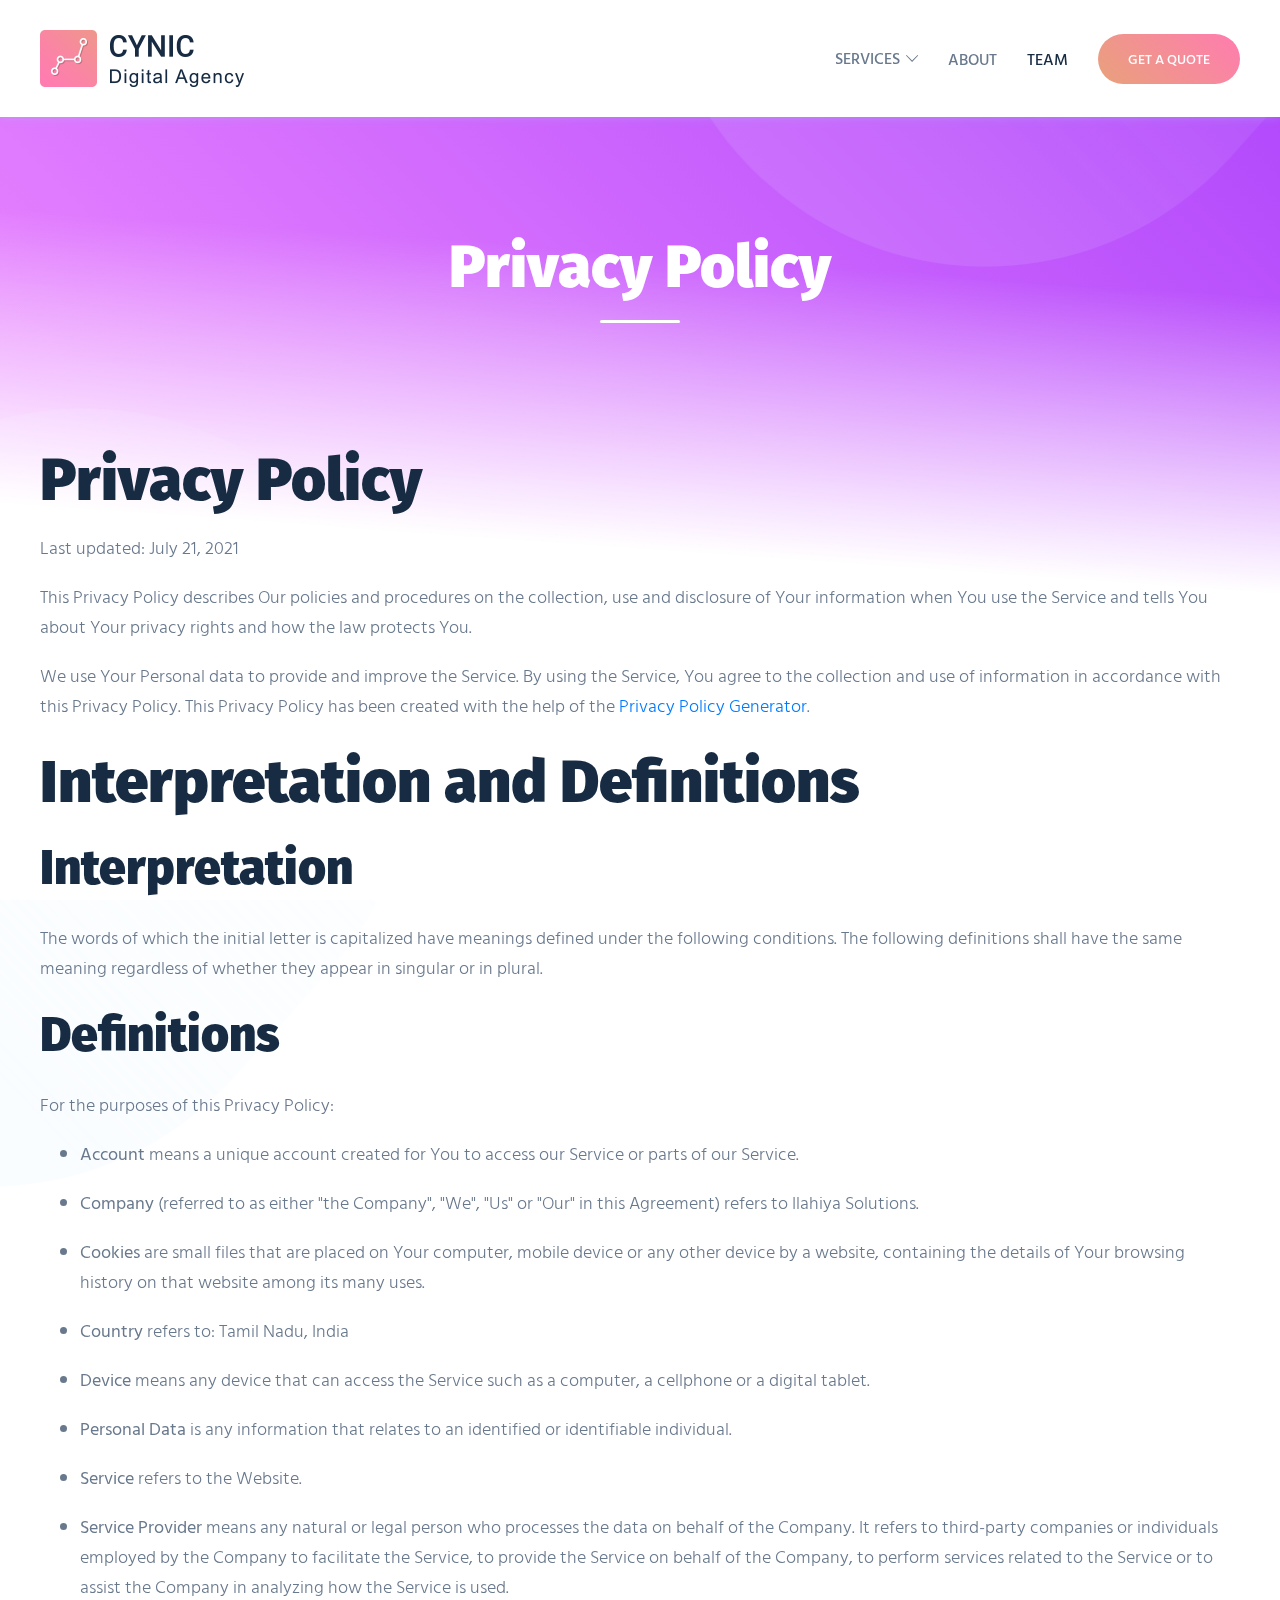
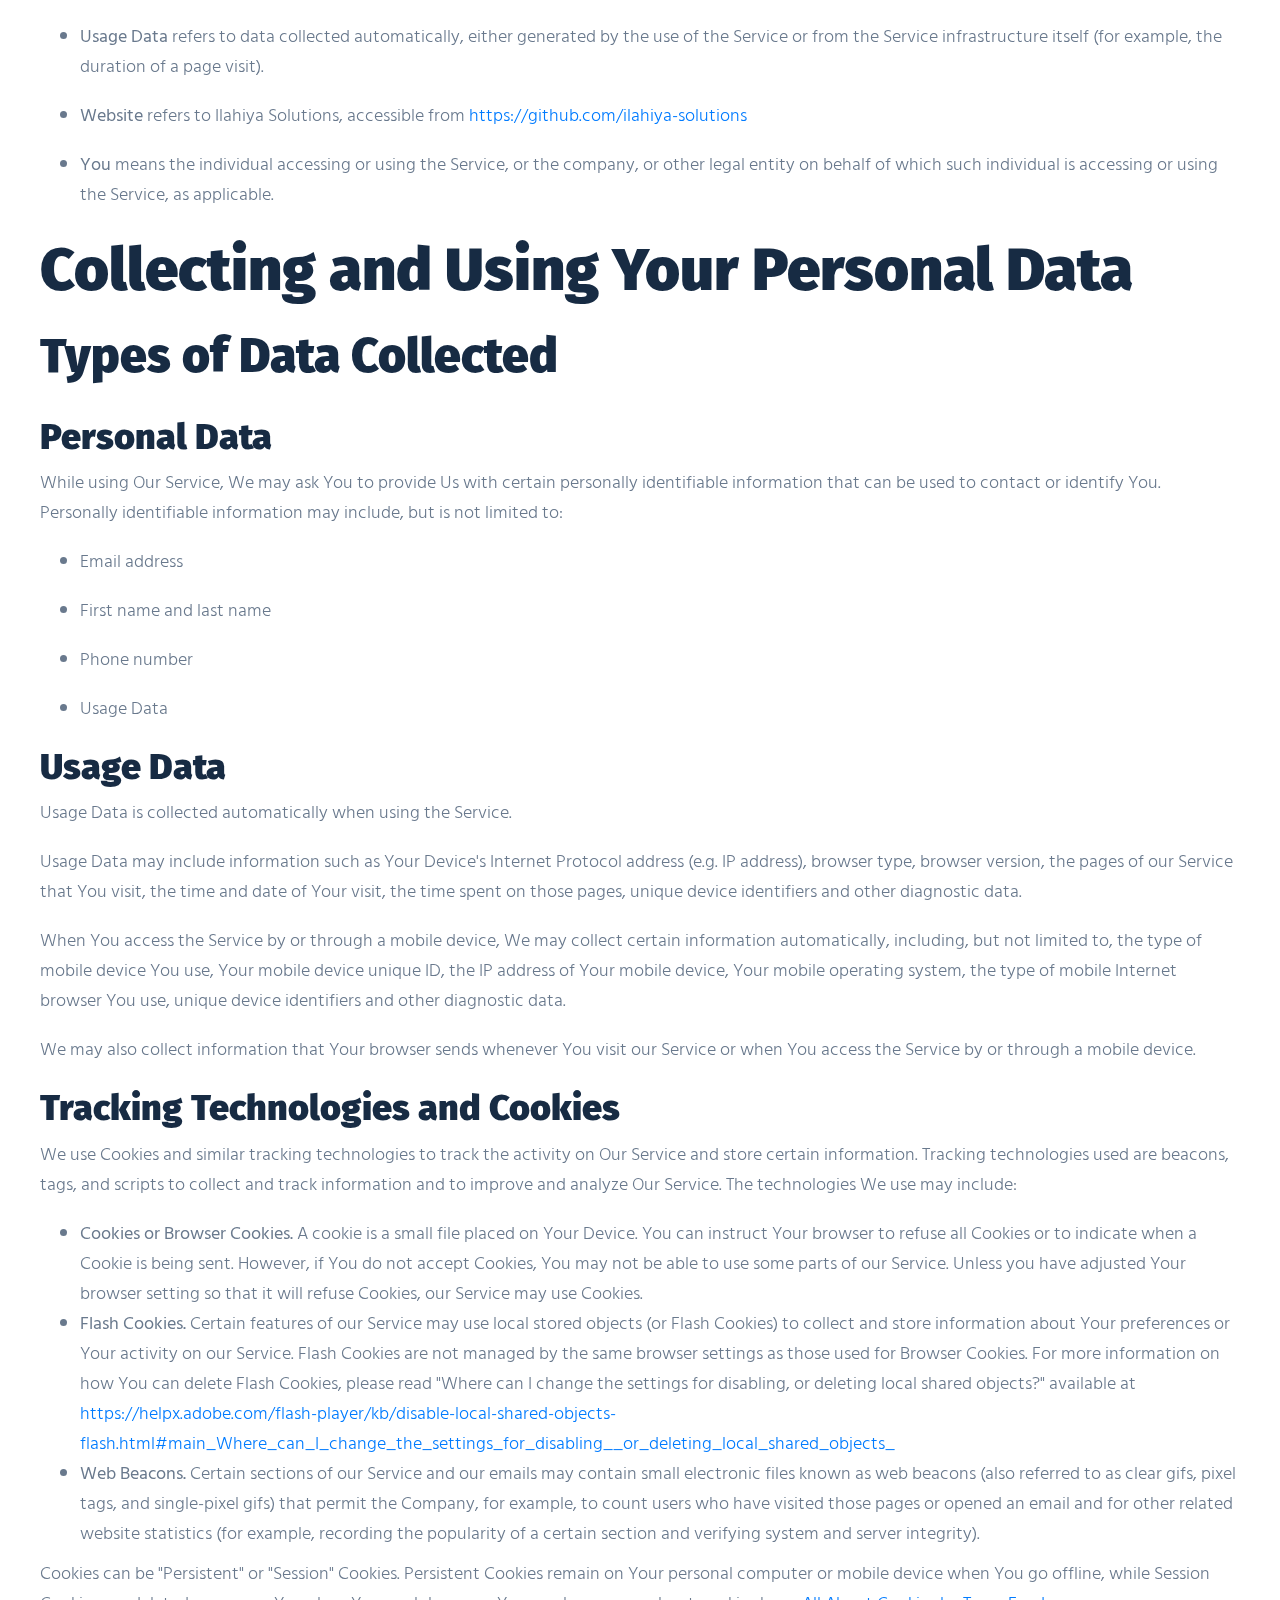
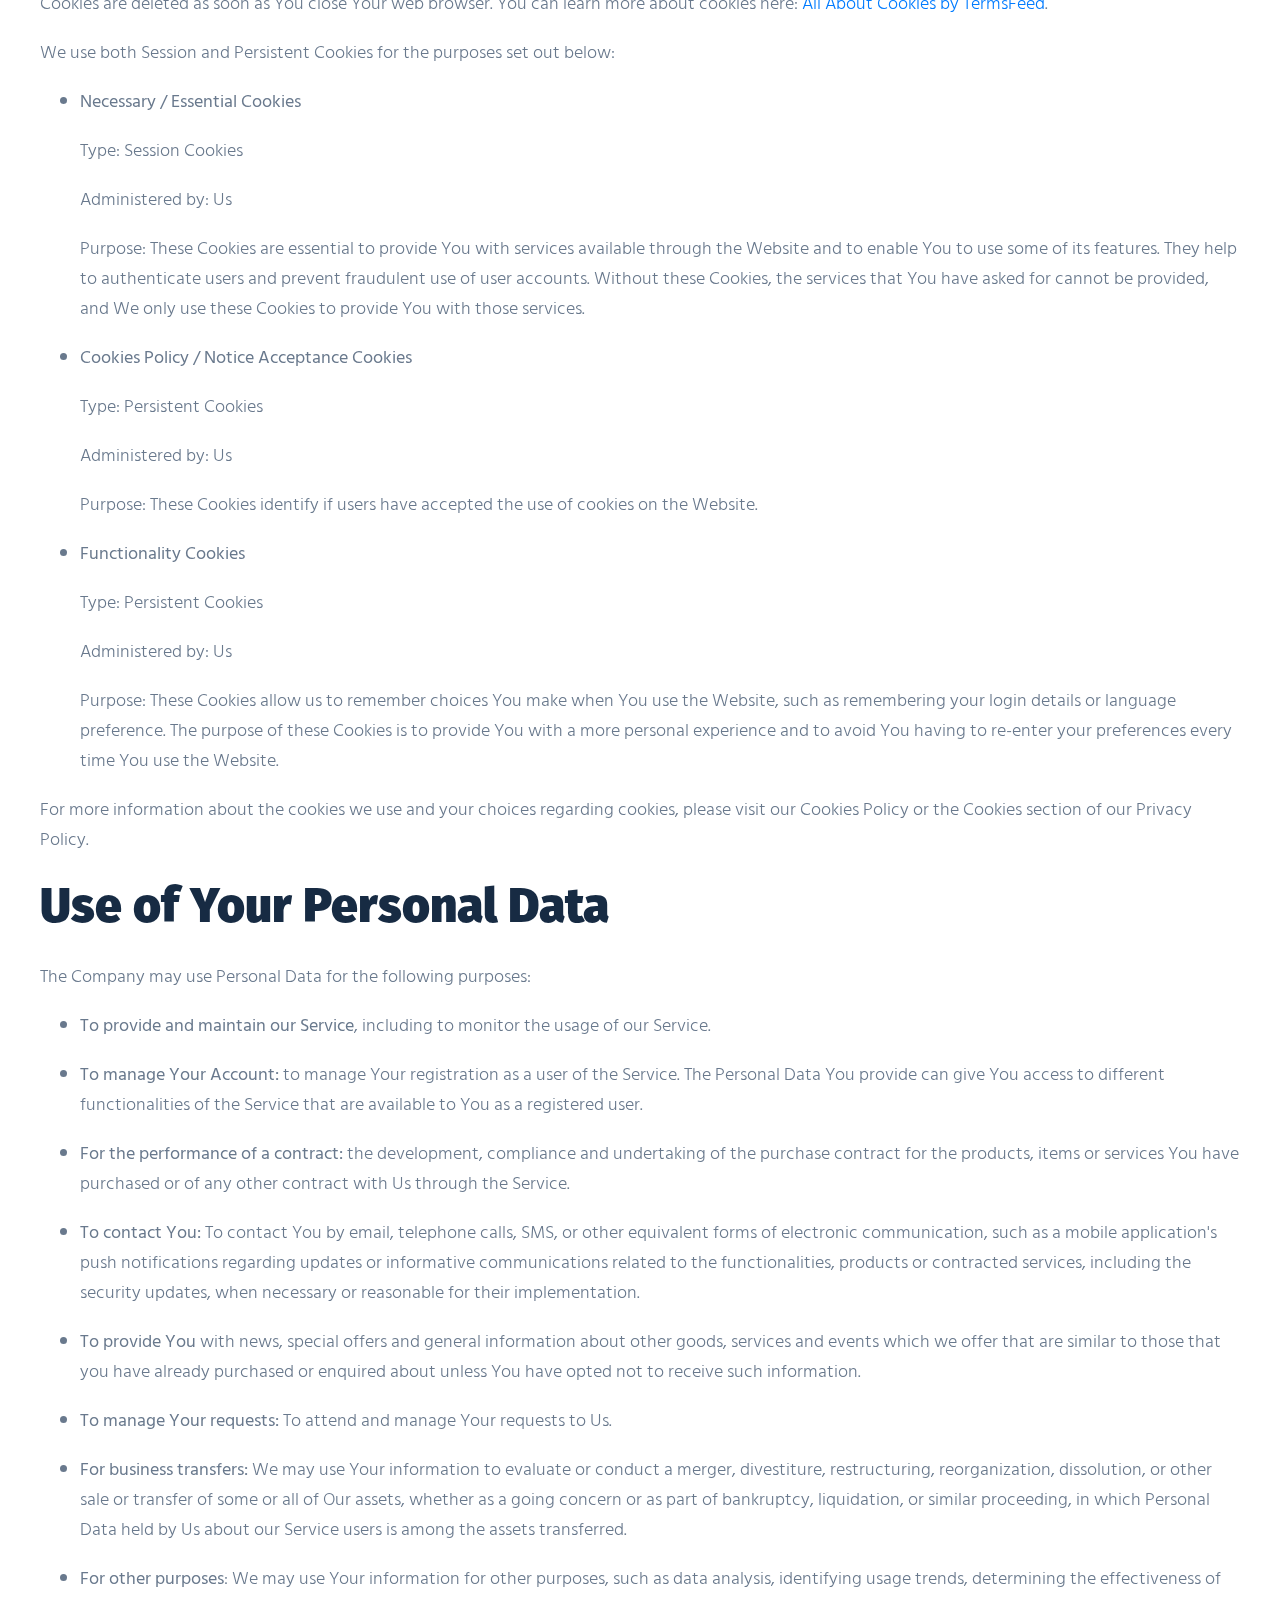
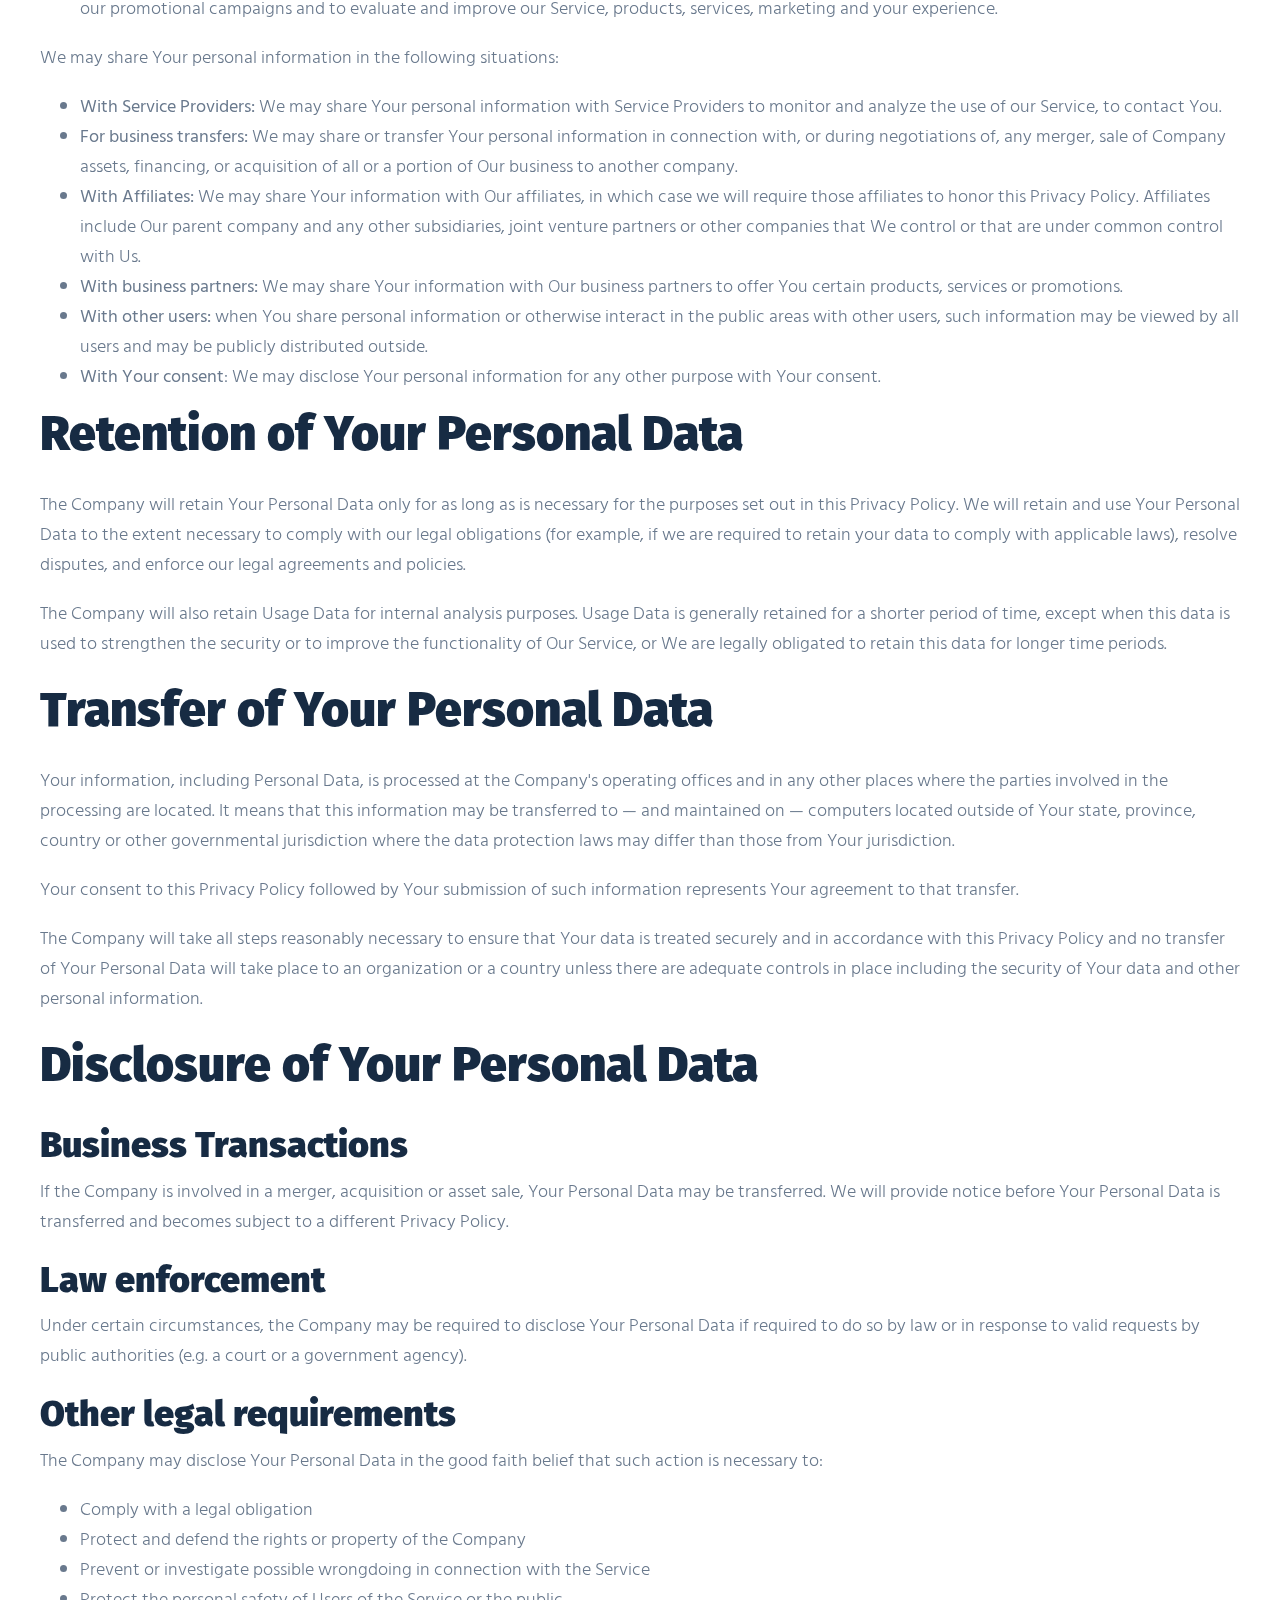
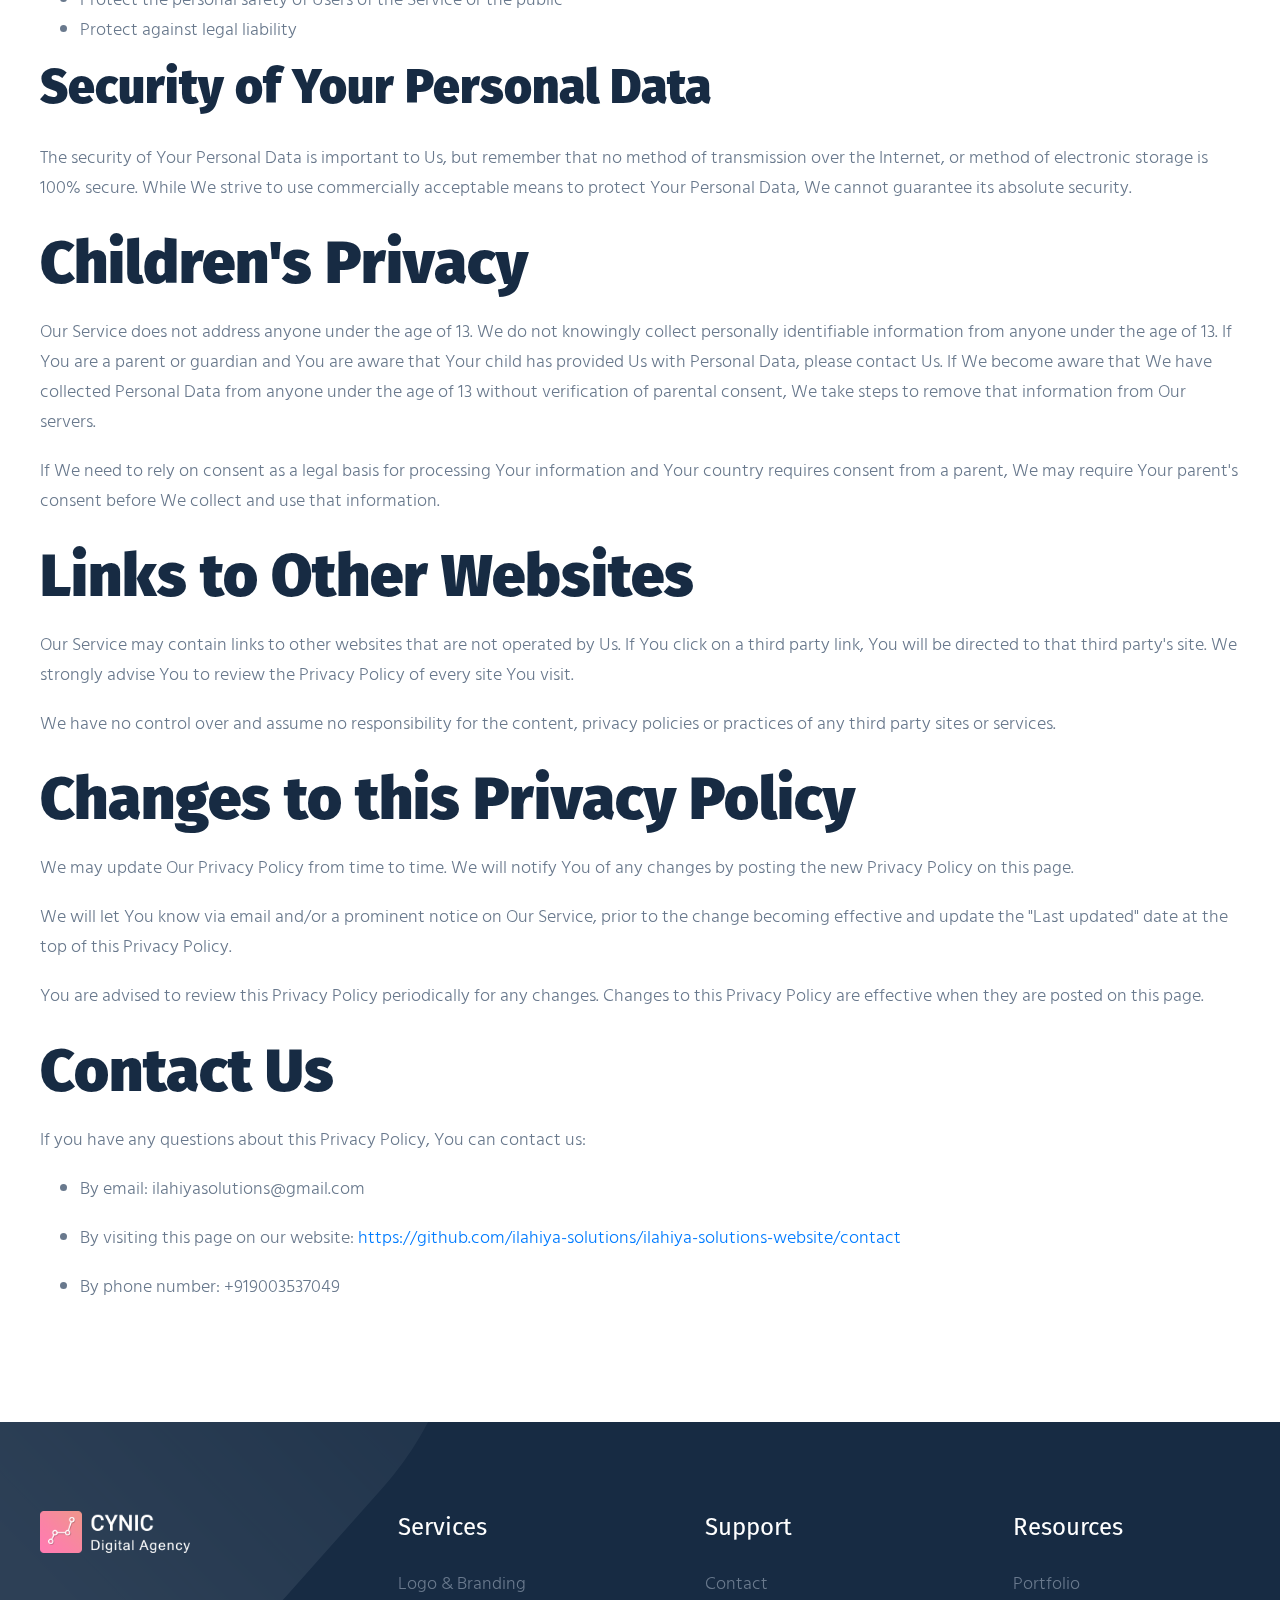
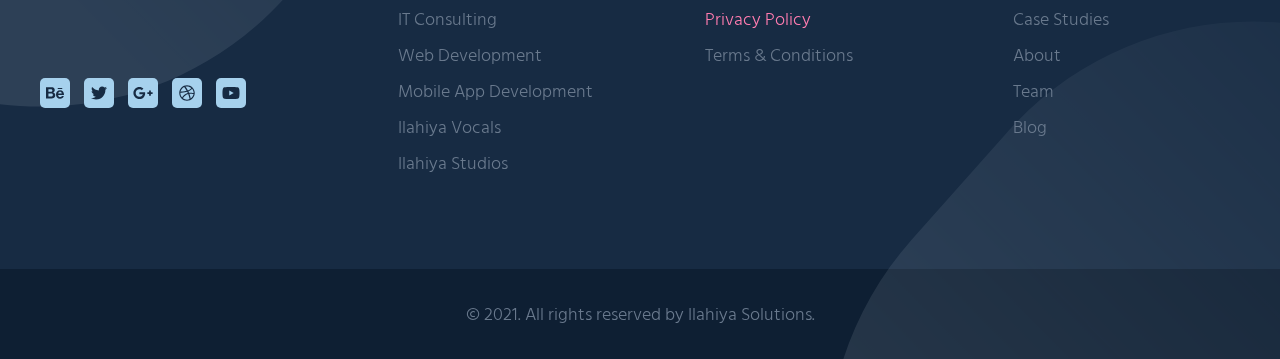
==== privacy-policy.html @ da6479d1 "Deploy v1.0" ====
<!DOCTYPE html>
<!--[if lt IE 7]>      <html class="no-js lt-ie9 lt-ie8 lt-ie7"> <![endif]-->
<!--[if IE 7]>         <html class="no-js lt-ie9 lt-ie8"> <![endif]-->
<!--[if IE 8]>         <html class="no-js lt-ie9"> <![endif]-->
<!--[if gt IE 8]><!-->
<html class="no-js" lang="zxx">
  <!--<![endif]-->

  <head>
    <!-- Basic metas
    ======================================== -->
    <meta charset="utf-8" />
    <meta name="author" content="Axilweb" />
    <meta name="description" content="" />
    <meta name="keywords" content="" />

    <!-- Mobile specific metas
    ======================================== -->
    <meta http-equiv="X-UA-Compatible" content="IE=edge" />
    <meta
      name="viewport"
      content="width=device-width, initial-scale=1, shrink-to-fit=no"
    />

    <!-- Page Title
    ======================================== -->
    <title>Cynic || Trendy HTML Template for Digital Agencies</title>

    <!-- links for favicon
    ======================================== -->
    <link
      rel="apple-touch-icon"
      sizes="57x57"
      href="favicon/apple-icon-57x57.png"
    />
    <link
      rel="apple-touch-icon"
      sizes="60x60"
      href="favicon/apple-icon-60x60.png"
    />
    <link
      rel="apple-touch-icon"
      sizes="72x72"
      href="favicon/apple-icon-72x72.png"
    />
    <link
      rel="apple-touch-icon"
      sizes="76x76"
      href="favicon/apple-icon-76x76.png"
    />
    <link
      rel="apple-touch-icon"
      sizes="114x114"
      href="favicon/apple-icon-114x114.png"
    />
    <link
      rel="apple-touch-icon"
      sizes="120x120"
      href="favicon/apple-icon-120x120.png"
    />
    <link
      rel="apple-touch-icon"
      sizes="144x144"
      href="favicon/apple-icon-144x144.png"
    />
    <link
      rel="apple-touch-icon"
      sizes="152x152"
      href="favicon/apple-icon-152x152.png"
    />
    <link
      rel="apple-touch-icon"
      sizes="180x180"
      href="favicon/apple-icon-180x180.png"
    />
    <link
      rel="icon"
      type="image/png"
      sizes="192x192"
      href="favicon/android-icon-192x192.png"
    />
    <link
      rel="icon"
      type="image/png"
      sizes="32x32"
      href="favicon/favicon-32x32.png"
    />
    <link
      rel="icon"
      type="image/png"
      sizes="96x96"
      href="favicon/favicon-96x96.png"
    />
    <link
      rel="icon"
      type="image/png"
      sizes="16x16"
      href="favicon/favicon-16x16.png"
    />
    <link rel="manifest" href="favicon/manifest.json" />
    <meta name="msapplication-TileColor" content="#ffffff" />
    <meta
      name="msapplication-TileImage"
      content="favicon/ms-icon-144x144.png"
    />
    <meta name="theme-color" content="#ffffff" />

    <!-- Icon fonts
    ======================================== -->
    <link rel="stylesheet" type="text/css" href="css/miniline.css" />

    <!-- css links
    ======================================== -->
    <!-- Bootstrap link -->
    <link
      rel="stylesheet"
      type="text/css"
      href="css/vendor/bootstrap.min.css"
    />

    <!-- Slick slider -->
    <link rel="stylesheet" type="text/css" href="css/vendor/slick.css" />
    <link rel="stylesheet" type="text/css" href="css/vendor/slick-theme.css" />

    <!-- Magnific popup -->
    <link
      rel="stylesheet"
      type="text/css"
      href="css/vendor/magnific-popup.css"
    />

    <!-- Custom styles -->
    <link rel="stylesheet" type="text/css" href="css/main.css" />

    <!-- Responsive styling -->
    <link rel="stylesheet" type="text/css" href="css/responsive.css" />
  </head>

  <body class="inner-page">
    <div class="page-wrapper">
      <svg
        class="bg-shape inner-page-shape-banner-right reveal-from-right"
        xmlns="http://www.w3.org/2000/svg"
        xmlns:xlink="http://www.w3.org/1999/xlink"
        width="779px"
        height="759px"
      >
        <defs>
          <linearGradient
            id="PSgrad_01"
            x1="70.711%"
            x2="0%"
            y1="70.711%"
            y2="0%"
          >
            <stop offset="0%" stop-color="rgb(237,247,255)" stop-opacity="1" />
            <stop
              offset="100%"
              stop-color="rgb(237,247,255)"
              stop-opacity="0"
            />
          </linearGradient>
        </defs>
        <path
          fill-rule="evenodd"
          fill="url(#PSgrad_01)"
          d="M111.652,578.171 L218.141,672.919 C355.910,795.500 568.207,784.561 692.320,648.484 C816.434,512.409 805.362,302.726 667.592,180.144 L561.104,85.396 C423.334,-37.184 211.037,-26.245 86.924,109.832 C-37.189,245.908 -26.118,455.590 111.652,578.171 Z"
        />
      </svg>

      <svg
        class="bg-shape inner-page-shape-banner-left reveal-from-left"
        xmlns="http://www.w3.org/2000/svg"
        xmlns:xlink="http://www.w3.org/1999/xlink"
        width="779px"
        height="759px"
      >
        <defs>
          <linearGradient
            id="PSgrad_02"
            x1="70.711%"
            x2="0%"
            y1="70.711%"
            y2="0%"
          >
            <stop offset="0%" stop-color="rgb(237,247,255)" stop-opacity="1" />
            <stop
              offset="100%"
              stop-color="rgb(237,247,255)"
              stop-opacity="0"
            />
          </linearGradient>
        </defs>
        <path
          fill-rule="evenodd"
          fill="url(#PSgrad_02)"
          d="M111.652,578.171 L218.141,672.919 C355.910,795.500 568.207,784.561 692.320,648.484 C816.434,512.409 805.362,302.726 667.592,180.144 L561.104,85.396 C423.334,-37.184 211.037,-26.245 86.924,109.832 C-37.189,245.908 -26.118,455.590 111.652,578.171 Z"
        />
      </svg>

      <!-- navbar starts
    ======================================= -->
      <nav class="navbar navbar-expand-lg solid-bg">
        <div class="container">
          <a class="navbar-brand" href="index.html">
            <img
              src="images/brand-logo.png"
              alt="Brand Logo"
              class="img-fluid"
            />
          </a>
          <button
            class="navbar-toggler"
            type="button"
            data-toggle="collapse"
            data-target="#navbarNav"
            aria-controls="navbarNav"
            aria-expanded="false"
            aria-label="Toggle navigation"
          >
            <span class="navbar-toggler-icon"></span>
            <span class="custom-toggler-icon bar1"></span>
            <span class="custom-toggler-icon bar2"></span>
            <span class="custom-toggler-icon bar3"></span>
          </button>
          <!-- End of .navbar-toggler -->

          <div class="collapse navbar-collapse" id="navbarNav">
            <ul class="navbar-nav ml-md-auto typo-color-c align-items-center">
              <li class="nav-item dropdown">
                <a class="nav-link dropdown-opener" href="#"> Services </a>
                <div class="custom-dropdown-menu">
                  <a class="dropdown-item" href="website-design.html"
                    >Web Development</a
                  >
                  <a class="dropdown-item" href="logo-and-branding.html"
                    >Logo &amp; Branding</a
                  >
                  <a class="dropdown-item" href="mobile-app-development.html"
                    >Mobile App Development</a
                  >
                  <a class="dropdown-item" href="index.html">Ilahiya Studios</a>
                  <a
                    class="dropdown-item"
                    href="https://www.youtube.com/channel/UCPit_yTd30CGXqqZLwQk2Ug"
                    >Ilahiya Vocals</a
                  >
                </div>
              </li>

              <li class="nav-item">
                <a class="nav-link" href="about-us.html">About</a>
              </li>
              <li class="nav-item">
                <a class="nav-link active" href="team.html">Team</a>
              </li>

              <li class="nav-item">
                <a
                  class="nav-link custom-btn btn-mid grad-style-cd"
                  href="contact.html"
                  data-toggle="modal"
                  data-target="#get-a-quote-modal"
                  >GET A QUOTE</a
                >
              </li>
            </ul>
            <!-- End of .navbar-nav -->
          </div>
          <!-- End of .navbar-collapse -->
        </div>
        <!-- End of .container -->
      </nav>
      <!-- End of .navbar -->

      <!-- Header starts
    ======================================= -->
      <div class="inner-page-banner">
        <div class="container text-center">
          <h1>Privacy Policy</h1>
        </div>
        <!-- End of .container -->
      </div>
      <!-- End of .banner -->

      <!-- Privacy starts
        ============================================ -->
      <section>
        <div class="container">
          <div class="privacy-content">
            <h1>Privacy Policy</h1>
            <p>Last updated: July 21, 2021</p>
            <p>
              This Privacy Policy describes Our policies and procedures on the
              collection, use and disclosure of Your information when You use
              the Service and tells You about Your privacy rights and how the
              law protects You.
            </p>
            <p>
              We use Your Personal data to provide and improve the Service. By
              using the Service, You agree to the collection and use of
              information in accordance with this Privacy Policy. This Privacy
              Policy has been created with the help of the
              <a
                href="https://www.termsfeed.com/privacy-policy-generator/"
                target="_blank"
                >Privacy Policy Generator</a
              >.
            </p>
            <h1>Interpretation and Definitions</h1>
            <h2>Interpretation</h2>
            <p>
              The words of which the initial letter is capitalized have meanings
              defined under the following conditions. The following definitions
              shall have the same meaning regardless of whether they appear in
              singular or in plural.
            </p>
            <h2>Definitions</h2>
            <p>For the purposes of this Privacy Policy:</p>
            <ul>
              <li>
                <p>
                  <strong>Account</strong> means a unique account created for
                  You to access our Service or parts of our Service.
                </p>
              </li>
              <li>
                <p>
                  <strong>Company</strong> (referred to as either &quot;the
                  Company&quot;, &quot;We&quot;, &quot;Us&quot; or
                  &quot;Our&quot; in this Agreement) refers to Ilahiya
                  Solutions.
                </p>
              </li>
              <li>
                <p>
                  <strong>Cookies</strong> are small files that are placed on
                  Your computer, mobile device or any other device by a website,
                  containing the details of Your browsing history on that
                  website among its many uses.
                </p>
              </li>
              <li>
                <p><strong>Country</strong> refers to: Tamil Nadu, India</p>
              </li>
              <li>
                <p>
                  <strong>Device</strong> means any device that can access the
                  Service such as a computer, a cellphone or a digital tablet.
                </p>
              </li>
              <li>
                <p>
                  <strong>Personal Data</strong> is any information that relates
                  to an identified or identifiable individual.
                </p>
              </li>
              <li>
                <p><strong>Service</strong> refers to the Website.</p>
              </li>
              <li>
                <p>
                  <strong>Service Provider</strong> means any natural or legal
                  person who processes the data on behalf of the Company. It
                  refers to third-party companies or individuals employed by the
                  Company to facilitate the Service, to provide the Service on
                  behalf of the Company, to perform services related to the
                  Service or to assist the Company in analyzing how the Service
                  is used.
                </p>
              </li>
              <li>
                <p>
                  <strong>Usage Data</strong> refers to data collected
                  automatically, either generated by the use of the Service or
                  from the Service infrastructure itself (for example, the
                  duration of a page visit).
                </p>
              </li>
              <li>
                <p>
                  <strong>Website</strong> refers to Ilahiya Solutions,
                  accessible from
                  <a
                    href="https://github.com/ilahiya-solutions"
                    rel="external nofollow noopener"
                    target="_blank"
                    >https://github.com/ilahiya-solutions</a
                  >
                </p>
              </li>
              <li>
                <p>
                  <strong>You</strong> means the individual accessing or using
                  the Service, or the company, or other legal entity on behalf
                  of which such individual is accessing or using the Service, as
                  applicable.
                </p>
              </li>
            </ul>
            <h1>Collecting and Using Your Personal Data</h1>
            <h2>Types of Data Collected</h2>
            <h3>Personal Data</h3>
            <p>
              While using Our Service, We may ask You to provide Us with certain
              personally identifiable information that can be used to contact or
              identify You. Personally identifiable information may include, but
              is not limited to:
            </p>
            <ul>
              <li>
                <p>Email address</p>
              </li>
              <li>
                <p>First name and last name</p>
              </li>
              <li>
                <p>Phone number</p>
              </li>
              <li>
                <p>Usage Data</p>
              </li>
            </ul>
            <h3>Usage Data</h3>
            <p>Usage Data is collected automatically when using the Service.</p>
            <p>
              Usage Data may include information such as Your Device's Internet
              Protocol address (e.g. IP address), browser type, browser version,
              the pages of our Service that You visit, the time and date of Your
              visit, the time spent on those pages, unique device identifiers
              and other diagnostic data.
            </p>
            <p>
              When You access the Service by or through a mobile device, We may
              collect certain information automatically, including, but not
              limited to, the type of mobile device You use, Your mobile device
              unique ID, the IP address of Your mobile device, Your mobile
              operating system, the type of mobile Internet browser You use,
              unique device identifiers and other diagnostic data.
            </p>
            <p>
              We may also collect information that Your browser sends whenever
              You visit our Service or when You access the Service by or through
              a mobile device.
            </p>
            <h3>Tracking Technologies and Cookies</h3>
            <p>
              We use Cookies and similar tracking technologies to track the
              activity on Our Service and store certain information. Tracking
              technologies used are beacons, tags, and scripts to collect and
              track information and to improve and analyze Our Service. The
              technologies We use may include:
            </p>
            <ul>
              <li>
                <strong>Cookies or Browser Cookies.</strong> A cookie is a small
                file placed on Your Device. You can instruct Your browser to
                refuse all Cookies or to indicate when a Cookie is being sent.
                However, if You do not accept Cookies, You may not be able to
                use some parts of our Service. Unless you have adjusted Your
                browser setting so that it will refuse Cookies, our Service may
                use Cookies.
              </li>
              <li>
                <strong>Flash Cookies.</strong> Certain features of our Service
                may use local stored objects (or Flash Cookies) to collect and
                store information about Your preferences or Your activity on our
                Service. Flash Cookies are not managed by the same browser
                settings as those used for Browser Cookies. For more information
                on how You can delete Flash Cookies, please read &quot;Where can
                I change the settings for disabling, or deleting local shared
                objects?&quot; available at
                <a
                  href="https://helpx.adobe.com/flash-player/kb/disable-local-shared-objects-flash.html#main_Where_can_I_change_the_settings_for_disabling__or_deleting_local_shared_objects_"
                  rel="external nofollow noopener"
                  target="_blank"
                  >https://helpx.adobe.com/flash-player/kb/disable-local-shared-objects-flash.html#main_Where_can_I_change_the_settings_for_disabling__or_deleting_local_shared_objects_</a
                >
              </li>
              <li>
                <strong>Web Beacons.</strong> Certain sections of our Service
                and our emails may contain small electronic files known as web
                beacons (also referred to as clear gifs, pixel tags, and
                single-pixel gifs) that permit the Company, for example, to
                count users who have visited those pages or opened an email and
                for other related website statistics (for example, recording the
                popularity of a certain section and verifying system and server
                integrity).
              </li>
            </ul>
            <p>
              Cookies can be &quot;Persistent&quot; or &quot;Session&quot;
              Cookies. Persistent Cookies remain on Your personal computer or
              mobile device when You go offline, while Session Cookies are
              deleted as soon as You close Your web browser. You can learn more
              about cookies here:
              <a href="https://www.termsfeed.com/blog/cookies/" target="_blank"
                >All About Cookies by TermsFeed</a
              >.
            </p>
            <p>
              We use both Session and Persistent Cookies for the purposes set
              out below:
            </p>
            <ul>
              <li>
                <p><strong>Necessary / Essential Cookies</strong></p>
                <p>Type: Session Cookies</p>
                <p>Administered by: Us</p>
                <p>
                  Purpose: These Cookies are essential to provide You with
                  services available through the Website and to enable You to
                  use some of its features. They help to authenticate users and
                  prevent fraudulent use of user accounts. Without these
                  Cookies, the services that You have asked for cannot be
                  provided, and We only use these Cookies to provide You with
                  those services.
                </p>
              </li>
              <li>
                <p>
                  <strong>Cookies Policy / Notice Acceptance Cookies</strong>
                </p>
                <p>Type: Persistent Cookies</p>
                <p>Administered by: Us</p>
                <p>
                  Purpose: These Cookies identify if users have accepted the use
                  of cookies on the Website.
                </p>
              </li>
              <li>
                <p><strong>Functionality Cookies</strong></p>
                <p>Type: Persistent Cookies</p>
                <p>Administered by: Us</p>
                <p>
                  Purpose: These Cookies allow us to remember choices You make
                  when You use the Website, such as remembering your login
                  details or language preference. The purpose of these Cookies
                  is to provide You with a more personal experience and to avoid
                  You having to re-enter your preferences every time You use the
                  Website.
                </p>
              </li>
            </ul>
            <p>
              For more information about the cookies we use and your choices
              regarding cookies, please visit our Cookies Policy or the Cookies
              section of our Privacy Policy.
            </p>
            <h2>Use of Your Personal Data</h2>
            <p>The Company may use Personal Data for the following purposes:</p>
            <ul>
              <li>
                <p>
                  <strong>To provide and maintain our Service</strong>,
                  including to monitor the usage of our Service.
                </p>
              </li>
              <li>
                <p>
                  <strong>To manage Your Account:</strong> to manage Your
                  registration as a user of the Service. The Personal Data You
                  provide can give You access to different functionalities of
                  the Service that are available to You as a registered user.
                </p>
              </li>
              <li>
                <p>
                  <strong>For the performance of a contract:</strong> the
                  development, compliance and undertaking of the purchase
                  contract for the products, items or services You have
                  purchased or of any other contract with Us through the
                  Service.
                </p>
              </li>
              <li>
                <p>
                  <strong>To contact You:</strong> To contact You by email,
                  telephone calls, SMS, or other equivalent forms of electronic
                  communication, such as a mobile application's push
                  notifications regarding updates or informative communications
                  related to the functionalities, products or contracted
                  services, including the security updates, when necessary or
                  reasonable for their implementation.
                </p>
              </li>
              <li>
                <p>
                  <strong>To provide You</strong> with news, special offers and
                  general information about other goods, services and events
                  which we offer that are similar to those that you have already
                  purchased or enquired about unless You have opted not to
                  receive such information.
                </p>
              </li>
              <li>
                <p>
                  <strong>To manage Your requests:</strong> To attend and manage
                  Your requests to Us.
                </p>
              </li>
              <li>
                <p>
                  <strong>For business transfers:</strong> We may use Your
                  information to evaluate or conduct a merger, divestiture,
                  restructuring, reorganization, dissolution, or other sale or
                  transfer of some or all of Our assets, whether as a going
                  concern or as part of bankruptcy, liquidation, or similar
                  proceeding, in which Personal Data held by Us about our
                  Service users is among the assets transferred.
                </p>
              </li>
              <li>
                <p>
                  <strong>For other purposes</strong>: We may use Your
                  information for other purposes, such as data analysis,
                  identifying usage trends, determining the effectiveness of our
                  promotional campaigns and to evaluate and improve our Service,
                  products, services, marketing and your experience.
                </p>
              </li>
            </ul>
            <p>
              We may share Your personal information in the following
              situations:
            </p>
            <ul>
              <li>
                <strong>With Service Providers:</strong> We may share Your
                personal information with Service Providers to monitor and
                analyze the use of our Service, to contact You.
              </li>
              <li>
                <strong>For business transfers:</strong> We may share or
                transfer Your personal information in connection with, or during
                negotiations of, any merger, sale of Company assets, financing,
                or acquisition of all or a portion of Our business to another
                company.
              </li>
              <li>
                <strong>With Affiliates:</strong> We may share Your information
                with Our affiliates, in which case we will require those
                affiliates to honor this Privacy Policy. Affiliates include Our
                parent company and any other subsidiaries, joint venture
                partners or other companies that We control or that are under
                common control with Us.
              </li>
              <li>
                <strong>With business partners:</strong> We may share Your
                information with Our business partners to offer You certain
                products, services or promotions.
              </li>
              <li>
                <strong>With other users:</strong> when You share personal
                information or otherwise interact in the public areas with other
                users, such information may be viewed by all users and may be
                publicly distributed outside.
              </li>
              <li>
                <strong>With Your consent</strong>: We may disclose Your
                personal information for any other purpose with Your consent.
              </li>
            </ul>
            <h2>Retention of Your Personal Data</h2>
            <p>
              The Company will retain Your Personal Data only for as long as is
              necessary for the purposes set out in this Privacy Policy. We will
              retain and use Your Personal Data to the extent necessary to
              comply with our legal obligations (for example, if we are required
              to retain your data to comply with applicable laws), resolve
              disputes, and enforce our legal agreements and policies.
            </p>
            <p>
              The Company will also retain Usage Data for internal analysis
              purposes. Usage Data is generally retained for a shorter period of
              time, except when this data is used to strengthen the security or
              to improve the functionality of Our Service, or We are legally
              obligated to retain this data for longer time periods.
            </p>
            <h2>Transfer of Your Personal Data</h2>
            <p>
              Your information, including Personal Data, is processed at the
              Company's operating offices and in any other places where the
              parties involved in the processing are located. It means that this
              information may be transferred to — and maintained on — computers
              located outside of Your state, province, country or other
              governmental jurisdiction where the data protection laws may
              differ than those from Your jurisdiction.
            </p>
            <p>
              Your consent to this Privacy Policy followed by Your submission of
              such information represents Your agreement to that transfer.
            </p>
            <p>
              The Company will take all steps reasonably necessary to ensure
              that Your data is treated securely and in accordance with this
              Privacy Policy and no transfer of Your Personal Data will take
              place to an organization or a country unless there are adequate
              controls in place including the security of Your data and other
              personal information.
            </p>
            <h2>Disclosure of Your Personal Data</h2>
            <h3>Business Transactions</h3>
            <p>
              If the Company is involved in a merger, acquisition or asset sale,
              Your Personal Data may be transferred. We will provide notice
              before Your Personal Data is transferred and becomes subject to a
              different Privacy Policy.
            </p>
            <h3>Law enforcement</h3>
            <p>
              Under certain circumstances, the Company may be required to
              disclose Your Personal Data if required to do so by law or in
              response to valid requests by public authorities (e.g. a court or
              a government agency).
            </p>
            <h3>Other legal requirements</h3>
            <p>
              The Company may disclose Your Personal Data in the good faith
              belief that such action is necessary to:
            </p>
            <ul>
              <li>Comply with a legal obligation</li>
              <li>Protect and defend the rights or property of the Company</li>
              <li>
                Prevent or investigate possible wrongdoing in connection with
                the Service
              </li>
              <li>
                Protect the personal safety of Users of the Service or the
                public
              </li>
              <li>Protect against legal liability</li>
            </ul>
            <h2>Security of Your Personal Data</h2>
            <p>
              The security of Your Personal Data is important to Us, but
              remember that no method of transmission over the Internet, or
              method of electronic storage is 100% secure. While We strive to
              use commercially acceptable means to protect Your Personal Data,
              We cannot guarantee its absolute security.
            </p>
            <h1>Children's Privacy</h1>
            <p>
              Our Service does not address anyone under the age of 13. We do not
              knowingly collect personally identifiable information from anyone
              under the age of 13. If You are a parent or guardian and You are
              aware that Your child has provided Us with Personal Data, please
              contact Us. If We become aware that We have collected Personal
              Data from anyone under the age of 13 without verification of
              parental consent, We take steps to remove that information from
              Our servers.
            </p>
            <p>
              If We need to rely on consent as a legal basis for processing Your
              information and Your country requires consent from a parent, We
              may require Your parent's consent before We collect and use that
              information.
            </p>
            <h1>Links to Other Websites</h1>
            <p>
              Our Service may contain links to other websites that are not
              operated by Us. If You click on a third party link, You will be
              directed to that third party's site. We strongly advise You to
              review the Privacy Policy of every site You visit.
            </p>
            <p>
              We have no control over and assume no responsibility for the
              content, privacy policies or practices of any third party sites or
              services.
            </p>
            <h1>Changes to this Privacy Policy</h1>
            <p>
              We may update Our Privacy Policy from time to time. We will notify
              You of any changes by posting the new Privacy Policy on this page.
            </p>
            <p>
              We will let You know via email and/or a prominent notice on Our
              Service, prior to the change becoming effective and update the
              &quot;Last updated&quot; date at the top of this Privacy Policy.
            </p>
            <p>
              You are advised to review this Privacy Policy periodically for any
              changes. Changes to this Privacy Policy are effective when they
              are posted on this page.
            </p>
            <h1>Contact Us</h1>
            <p>
              If you have any questions about this Privacy Policy, You can
              contact us:
            </p>
            <ul>
              <li>
                <p>By email: ilahiyasolutions@gmail.com</p>
              </li>
              <li>
                <p>
                  By visiting this page on our website:
                  <a
                    href="https://github.com/ilahiya-solutions/ilahiya-solutions-website/contact"
                    rel="external nofollow noopener"
                    target="_blank"
                    >https://github.com/ilahiya-solutions/ilahiya-solutions-website/contact</a
                  >
                </p>
              </li>
              <li>
                <p>By phone number: +919003537049</p>
              </li>
            </ul>
          </div>
          <!-- End of .privacy-content -->
        </div>
        <!-- End of .container -->
      </section>
      <!-- End of privacy section -->

      <!-- Footer starts
    ======================================= -->
      <footer class="small-agency-footer grey-bg">
        <svg
          class="bg-shape shape-footer-top reveal-from-left"
          xmlns="http://www.w3.org/2000/svg"
          xmlns:xlink="http://www.w3.org/1999/xlink"
          width="779px"
          height="759px"
        >
          <defs>
            <linearGradient
              id="PSgrad_04"
              x1="70.711%"
              x2="0%"
              y1="70.711%"
              y2="0%"
            >
              <stop
                offset="0%"
                stop-color="rgb(237,247,255)"
                stop-opacity="1"
              />
              <stop
                offset="100%"
                stop-color="rgb(237,247,255)"
                stop-opacity="0"
              />
            </linearGradient>
          </defs>
          <path
            fill-rule="evenodd"
            fill="url(#PSgrad_04)"
            d="M111.652,578.171 L218.141,672.919 C355.910,795.500 568.207,784.561 692.320,648.484 C816.434,512.409 805.362,302.726 667.592,180.144 L561.104,85.396 C423.334,-37.184 211.037,-26.245 86.924,109.832 C-37.189,245.908 -26.118,455.590 111.652,578.171 Z"
          />
        </svg>

        <svg
          class="bg-shape shape-footer-bottom reveal-from-right"
          xmlns="http://www.w3.org/2000/svg"
          xmlns:xlink="http://www.w3.org/1999/xlink"
          width="779px"
          height="759px"
        >
          <defs>
            <linearGradient
              id="PSgrad_05"
              x1="70.711%"
              x2="0%"
              y1="70.711%"
              y2="0%"
            >
              <stop
                offset="0%"
                stop-color="rgb(237,247,255)"
                stop-opacity="1"
              />
              <stop
                offset="100%"
                stop-color="rgb(237,247,255)"
                stop-opacity="0"
              />
            </linearGradient>
          </defs>
          <path
            fill-rule="evenodd"
            fill="url(#PSgrad_05)"
            d="M111.652,578.171 L218.141,672.919 C355.910,795.500 568.207,784.561 692.320,648.484 C816.434,512.409 805.362,302.726 667.592,180.144 L561.104,85.396 C423.334,-37.184 211.037,-26.245 86.924,109.832 C-37.189,245.908 -26.118,455.590 111.652,578.171 Z"
          />
        </svg>

        <div class="footer-nav-wrapper">
          <div class="container">
            <div class="row">
              <div class="col-md-3">
                <a href="index.html" class="footer-logo">
                  <img src="images/footer-logo.png" alt="footer logo" />
                </a>

                <ul class="social-icons">
                  <li>
                    <a
                      href="http://www.behance.net/"
                      target="_blank"
                      rel="noopener"
                    >
                      <i class="fab fa-behance"></i>
                    </a>
                  </li>
                  <li>
                    <a
                      href="http://twitter.com/"
                      target="_blank"
                      rel="noopener"
                    >
                      <i class="fab fa-twitter"></i>
                    </a>
                  </li>
                  <li>
                    <a
                      href="http://plus.google.com/discover"
                      target="_blank"
                      rel="noopener"
                    >
                      <i class="fab fa-google-plus-g"></i>
                    </a>
                  </li>
                  <li>
                    <a
                      href="http://dribbble.com/"
                      target="_blank"
                      rel="noopener"
                    >
                      <i class="fab fa-dribbble"></i>
                    </a>
                  </li>
                  <li>
                    <a href="http://youtube.com" target="_blank" rel="noopener">
                      <i class="fab fa-youtube"></i>
                    </a>
                  </li>
                </ul>
                <!-- End of .social-icons -->
              </div>
              <!-- End of .col-md-3 -->

              <div class="col-md-3">
                <nav class="footer-nav">
                  <h5>Services</h5>
                  <ul class="footer-menu">
                    <li>
                      <a href="logo-and-branding.html">Logo &amp; Branding</a>
                    </li>
                    <li>
                      <a href="index.html">IT Consulting</a>
                    </li>
                    <li>
                      <a href="website-design.html">Web Development</a>
                    </li>
                    <li>
                      <a href="mobile-app-development.html"
                        >Mobile App Development</a
                      >
                    </li>
                    <li>
                      <a
                        href="https://www.youtube.com/channel/UCPit_yTd30CGXqqZLwQk2Ug"
                        >Ilahiya Vocals
                      </a>
                    </li>
                    <li>
                      <a href="">Ilahiya Studios</a>
                    </li>
                  </ul>
                </nav>
              </div>
              <!-- End of .col-md-3 -->

              <div class="col-md-3">
                <nav class="footer-nav">
                  <h5>Support</h5>
                  <ul class="footer-menu">
                    <li>
                      <a href="contact.html">Contact</a>
                    </li>
                    <li class="active">
                      <a href="privacy-policy.html">Privacy Policy</a>
                    </li>
                    <li>
                      <a href="terms-and-conditions.html"
                        >Terms &amp; Conditions</a
                      >
                    </li>
                  </ul>
                </nav>
              </div>
              <!-- End of .col-md-3 -->

              <div class="col-md-3">
                <nav class="footer-nav">
                  <h5>Resources</h5>
                  <ul class="footer-menu">
                    <li>
                      <a href="portfolio.html">Portfolio</a>
                    </li>
                    <li>
                      <a href="case-studies.html">Case Studies</a>
                    </li>
                    <li>
                      <a href="about-us.html">About</a>
                    </li>
                    <li>
                      <a href="team.html">Team</a>
                    </li>
                    <li>
                      <a href="blog.html">Blog</a>
                    </li>
                  </ul>
                </nav>
              </div>
              <!-- End of .col-md-3 -->
            </div>
            <!-- End of .row -->
          </div>
          <!-- End of .container -->
        </div>
        <!-- End of .footer-nav -->

        <div class="footer-bottom">
          <div class="container">
            <p class="text-center">
              &copy; 2021. All rights reserved by
              <a href="http://axilweb.com/" target="_blank">Ilahiya Solutions</a
              >.
            </p>
          </div>
          <!-- End of .container -->
        </div>
        <!-- End of .footer-content -->
      </footer>
      <!-- End of footer -->
    </div>
    <!-- End of .page-wrapper -->

    <!-- Featured-designs modal -->
    <div
      class="modal fade featured-project-modal"
      id="featured-project-modal"
      tabindex="-1"
      role="dialog"
      aria-labelledby="featured-project-modal"
      aria-hidden="true"
    >
      <div class="modal-dialog modal-dialog-centered" role="document">
        <div class="modal-content">
          <svg
            class="modal-bg"
            xmlns="http://www.w3.org/2000/svg"
            xmlns:xlink="http://www.w3.org/1999/xlink"
            width="379px"
            height="369px"
          >
            <defs>
              <linearGradient
                id="PSgrad_012"
                x1="70.711%"
                x2="0%"
                y1="70.711%"
                y2="0%"
              >
                <stop
                  offset="0%"
                  stop-color="rgb(237,247,255)"
                  stop-opacity="1"
                />
                <stop
                  offset="100%"
                  stop-color="rgb(237,247,255)"
                  stop-opacity="0"
                />
              </linearGradient>
            </defs>
            <path
              fill-rule="evenodd"
              fill="url(#PSgrad_012)"
              d="M54.086,281.380 L105.962,327.505 C173.075,387.178 276.496,381.853 336.956,315.610 C397.418,249.367 392.025,147.292 324.911,87.619 L273.035,41.495 C205.921,-18.178 102.501,-12.853 42.040,53.390 C-18.422,119.633 -13.028,221.708 54.086,281.380 Z"
            />
          </svg>
          <!-- End of .modal-bg -->

          <svg
            class="featured-project-modal-bg"
            xmlns="http://www.w3.org/2000/svg"
            xmlns:xlink="http://www.w3.org/1999/xlink"
            width="379px"
            height="369px"
          >
            <defs>
              <linearGradient
                id="PSgrad_013"
                x1="70.711%"
                x2="0%"
                y1="70.711%"
                y2="0%"
              >
                <stop
                  offset="0%"
                  stop-color="rgb(237,247,255)"
                  stop-opacity="1"
                />
                <stop
                  offset="100%"
                  stop-color="rgb(237,247,255)"
                  stop-opacity="0"
                />
              </linearGradient>
            </defs>
            <path
              fill-rule="evenodd"
              fill="url(#PSgrad_013)"
              d="M54.086,281.380 L105.962,327.505 C173.075,387.178 276.496,381.853 336.956,315.610 C397.418,249.367 392.025,147.292 324.911,87.619 L273.035,41.495 C205.921,-18.178 102.501,-12.853 42.040,53.390 C-18.422,119.633 -13.028,221.708 54.086,281.380 Z"
            />
          </svg>
          <!-- End of .modal-bg -->

          <button
            type="button"
            class="close"
            data-dismiss="modal"
            aria-label="Close"
          >
            <i class="ml-symtwo-24-multiply-cross-math"></i>
          </button>
          <!-- End of .close -->

          <div class="modal-body">
            <div class="row align-items-center">
              <div class="col-lg-6">
                <div
                  id="featured-project-carousel"
                  class="carousel slide featured-project-carousel"
                  data-ride="carousel"
                >
                  <ol class="carousel-indicators">
                    <li
                      data-target="#featured-project-carousel"
                      data-slide-to="0"
                      class="active"
                    ></li>
                    <li
                      data-target="#featured-project-carousel"
                      data-slide-to="1"
                    ></li>
                    <li
                      data-target="#featured-project-carousel"
                      data-slide-to="2"
                    ></li>
                  </ol>
                  <div class="carousel-inner">
                    <div class="carousel-item active">
                      <img
                        class="d-block w-100 img-fluid"
                        src="images/featured-projects/modal-img-1.jpg"
                        alt="First slide"
                      />
                    </div>
                    <div class="carousel-item">
                      <img
                        class="d-block w-100 img-fluid"
                        src="images/featured-projects/modal-img-1.jpg"
                        alt="Second slide"
                      />
                    </div>
                    <div class="carousel-item">
                      <img
                        class="d-block w-100 img-fluid"
                        src="images/featured-projects/modal-img-1.jpg"
                        alt="Third slide"
                      />
                    </div>
                  </div>
                  <a
                    class="carousel-control-prev"
                    href="#featured-project-carousel"
                    role="button"
                    data-slide="prev"
                  >
                    <span
                      class="carousel-control-prev-icon"
                      aria-hidden="true"
                    ></span>
                    <span class="sr-only">Previous</span>
                  </a>
                  <a
                    class="carousel-control-next"
                    href="#featured-project-carousel"
                    role="button"
                    data-slide="next"
                  >
                    <span
                      class="carousel-control-next-icon"
                      aria-hidden="true"
                    ></span>
                    <span class="sr-only">Next</span>
                  </a>
                </div>
                <!-- End of .featured-project-carousel -->
              </div>
              <!-- End of .col-lg-6 -->

              <div class="col-lg-6">
                <div class="text-content">
                  <h3>
                    <span>Featured - Design</span> Second Language Website
                  </h3>
                  <p>
                    Donec mattis, augue condimentum varius vestibulum, magna
                    lorem placerat ipsum, faucibus porta libero ipsum ut lorem.
                    Morbi sed purus interdum.
                  </p>
                  <p>
                    Ut porttitor odio eget mauris rutrum, a vehicula turpis
                    llamcorper. Quisque iaculis leo non eleifend pretium. Nunc
                    ullamcorper scelerisque purus semper.
                  </p>
                  <a href="#" class="custom-btn btn-big grad-style-ef"
                    >LAUNCH WEBSITE</a
                  >
                </div>
                <!-- End of .text-content -->
              </div>
            </div>
            <!-- End of .row -->
          </div>
          <!-- End of .modal-body -->
        </div>
        <!-- End of .modal-content -->
      </div>
      <!-- End of .modal-dialog -->
    </div>
    <!-- End of .modal -->

    <!-- Team Modal Starts -->
    <div
      class="modal fade team-modal"
      id="team-modal"
      tabindex="-1"
      role="dialog"
      aria-hidden="true"
    >
      <div class="modal-dialog modal-dialog-centered" role="document">
        <div class="modal-content">
          <div class="modal-header">
            <svg
              class="team-modal-bg"
              xmlns="http://www.w3.org/2000/svg"
              xmlns:xlink="http://www.w3.org/1999/xlink"
              width="379px"
              height="369px"
            >
              <defs>
                <linearGradient
                  id="PSgrad_020"
                  x1="70.711%"
                  x2="0%"
                  y1="70.711%"
                  y2="0%"
                >
                  <stop
                    offset="0%"
                    stop-color="rgb(237,247,255)"
                    stop-opacity="1"
                  />
                  <stop
                    offset="100%"
                    stop-color="rgb(237,247,255)"
                    stop-opacity="0"
                  />
                </linearGradient>
              </defs>
              <path
                fill-rule="evenodd"
                fill="url(#PSgrad_020)"
                d="M54.086,281.380 L105.962,327.505 C173.075,387.178 276.496,381.853 336.956,315.610 C397.418,249.367 392.025,147.292 324.911,87.619 L273.035,41.495 C205.921,-18.178 102.501,-12.853 42.040,53.390 C-18.422,119.633 -13.028,221.708 54.086,281.380 Z"
              />
            </svg>
            <!-- End of .modal-bg -->

            <button
              type="button"
              class="close"
              data-dismiss="modal"
              aria-label="Close"
            >
              <i class="ml-symtwo-24-multiply-cross-math"></i>
            </button>
            <!-- End of .close -->
          </div>
          <!-- End of .modal-header -->

          <div class="modal-body">
            <img
              src="images/team/team-modal-1.jpg"
              alt="team modal image"
              class="img-fluid modal-feat-img"
            />
            <h4>
              Steve Johnson
              <span>Chief Exicutive Officer</span>
            </h4>
            <p>
              Nullam in aliquam diam. Maecenas at nibh gravida, ornare eros non,
              commodo ligula. Sed efficitur sollicitudin auctor. Quisque nec
              imperdiet purus, in ornare odio. Quisque odio felis, vestibulum et
              ex quis, tincidunt bibendum mauris.finibus.
            </p>
            <ul class="social-icons">
              <li>
                <a
                  href="http://www.behance.net/"
                  target="_blank"
                  rel="noopener"
                >
                  <i class="fab fa-behance"></i>
                </a>
              </li>
              <li>
                <a href="http://twitter.com/" target="_blank" rel="noopener">
                  <i class="fab fa-twitter"></i>
                </a>
              </li>
              <li>
                <a
                  href="http://plus.google.com/discover"
                  target="_blank"
                  rel="noopener"
                >
                  <i class="fab fa-google-plus-g"></i>
                </a>
              </li>
              <li>
                <a href="http://dribbble.com/" target="_blank" rel="noopener">
                  <i class="fab fa-dribbble"></i>
                </a>
              </li>
            </ul>
            <!-- End of .social-icons -->
          </div>
          <!-- End of .modal-body -->
        </div>
        <!-- End of .modal-content -->
      </div>
      <!-- End of .modal-dialog -->
    </div>
    <!-- End of .team-modal -->

    <!-- Get a quote Modal Starts -->
    <div
      class="modal fade get-a-quote-modal"
      id="get-a-quote-modal"
      tabindex="-1"
      role="dialog"
      aria-hidden="true"
    >
      <div class="modal-dialog modal-dialog-centered" role="document">
        <div class="modal-content">
          <div class="modal-header">
            <button
              type="button"
              class="close"
              data-dismiss="modal"
              aria-label="Close"
            >
              <i class="ml-symtwo-24-multiply-cross-math"></i>
            </button>
            <!-- End of .close -->
          </div>
          <!-- End of .modal-header -->

          <div class="modal-body">
            <div class="contact-form-wrapper">
              <div class="container">
                <div class="row align-items-center">
                  <div class="col-lg-6">
                    <div class="contact-wrapper contact-page-form-wrapper">
                      <div class="form-wrapper">
                        <h3>Send Us a Message</h3>
                        <form class="contact-form" method="post">
                          <div class="row">
                            <div class="col-md-12 col-lg-6">
                              <input
                                type="text"
                                name="fname"
                                placeholder="Full Name"
                              />
                            </div>

                            <div class="col-md-12 col-lg-6">
                              <input
                                type="email"
                                name="email"
                                placeholder="Email"
                              />
                            </div>

                            <div class="col-md-12 col-lg-6">
                              <input
                                type="text"
                                name="phone"
                                placeholder="Phone"
                              />
                            </div>

                            <div class="col-md-12 col-lg-6">
                              <input
                                type="text"
                                name="website"
                                placeholder="Website"
                              />
                            </div>

                            <div class="col-md-12">
                              <textarea
                                name="message"
                                placeholder="Message"
                              ></textarea>
                            </div>
                            <div class="btn-wrapper">
                              <button
                                type="submit"
                                class="custom-btn btn-big grad-style-ef"
                              >
                                CONTACT US NOW
                              </button>
                            </div>
                          </div>
                          <!-- End of .row -->
                        </form>
                        <!-- End of .contact-form -->
                      </div>
                      <!-- End of .form-wrapper -->
                    </div>
                    <!-- End of .contact-form -->
                  </div>
                  <!-- End of .col-lg-7 -->

                  <div class="col-lg-6">
                    <div class="contact-info floating-contact-info">
                      <h5>What’s Next?</h5>

                      <div class="whats-next-wrapper">
                        <p>
                          <i
                            class="
                              ml-symone-68-arrow-left-right-up-down-increase-decrease
                            "
                          ></i
                          >An email and phone call from one of our
                          representatives.
                        </p>
                        <p>
                          <i
                            class="
                              ml-symone-68-arrow-left-right-up-down-increase-decrease
                            "
                          ></i
                          >A time &amp; cost estimation.
                        </p>
                        <p>
                          <i
                            class="
                              ml-symone-68-arrow-left-right-up-down-increase-decrease
                            "
                          ></i
                          >An in-person meeting.
                        </p>
                      </div>
                      <!-- End of .whats-next-wrapper -->

                      <p class="address">
                        Give us a call
                        <a href="tel:7021231478">(702) 123-1478</a>
                      </p>
                      <!-- End of .address -->

                      <p class="address">
                        Send us an email
                        <a href="mailto:info@company.com">info@company.com</a>
                      </p>
                      <!-- End of .address -->

                      <div class="social-icons-wrapper">
                        <p>Follow us on</p>
                        <ul class="social-icons">
                          <li>
                            <a
                              href="http://www.behance.net/"
                              target="_blank"
                              rel="noopener"
                            >
                              <i class="fab fa-behance"></i>
                            </a>
                          </li>
                          <li>
                            <a
                              href="http://twitter.com/"
                              target="_blank"
                              rel="noopener"
                            >
                              <i class="fab fa-twitter"></i>
                            </a>
                          </li>
                          <li>
                            <a
                              href="http://plus.google.com/discover"
                              target="_blank"
                              rel="noopener"
                            >
                              <i class="fab fa-google-plus-g"></i>
                            </a>
                          </li>
                          <li>
                            <a
                              href="http://dribbble.com/"
                              target="_blank"
                              rel="noopener"
                            >
                              <i class="fab fa-dribbble"></i>
                            </a>
                          </li>
                        </ul>
                        <!-- End of .social-icons -->
                      </div>
                    </div>
                    <!-- End of .contact-info -->
                  </div>
                  <!-- End of .col-lg-5 -->
                </div>
                <!-- End of .row -->
              </div>
              <!-- End of .container -->
            </div>
            <!-- End of .contact-form-wrapper -->
          </div>
          <!-- End of .modal-body -->
        </div>
        <!-- End of .modal-content -->
      </div>
      <!-- End of .modal-dialog -->
    </div>
    <!-- End of .get-a-quote-modal -->

    <!-- Javascripts
    ======================================= -->
    <!-- jQuery -->
    <script src="js/vendor/jquery-3.2.1.min.js"></script>
    <script src="js/vendor/jquery-migrate.min.js"></script>
    <!-- Bootstrap js -->
    <script src="js/vendor/bootstrap.bundle.min.js"></script>
    <!-- font awesome -->
    <script src="js/vendor/fontawesome-all.min.js"></script>
    <!-- jQuery Easing Plugin -->
    <script src="js/vendor/easing-1.3.js"></script>
    <!-- jQuery progressbar plugin -->
    <script src="js/vendor/jquery.waypoints.min.js"></script>
    <script src="js/vendor/jquery.counterup.min.js"></script>
    <!-- Bootstrap Progressbar -->
    <script src="js/vendor/bootstrap-progressbar.min.js"></script>
    <!-- ImagesLoaded js -->
    <script src="js/vendor/imagesloaded.pkgd.min.js"></script>
    <!-- Slick carousel js -->
    <script src="js/vendor/slick.min.js"></script>
    <!-- Magnific popup -->
    <script src="js/vendor/jquery.magnific-popup.min.js"></script>
    <script src="js/vendor/isotope.pkgd.min.js"></script>
    <!-- scroll magic -->
    <script src="js/vendor/jquery.ScrollMagic.min.js"></script>
    <script src="js/vendor/debug.addIndicators.min.js"></script>
    <script src="js/vendor/jquery.TweenMax.min.js"></script>
    <script src="js/vendor/animation.gsap.min.js"></script>
    <script src="js/vendor/scrollReveal.js"></script>
    <!-- Custom js -->
    <script src="js/main.js"></script>
  </body>
</html>
---- css/miniline.css ----
@font-face {
  font-family: 'miniline';
  src: url('../fonts/miniline.eot?3kc0uw');
  src: url('../fonts/miniline.eot?3kc0uw#iefix') format('embedded-opentype'), url('../fonts/miniline.ttf?3kc0uw') format('truetype'), url('../fonts/miniline.woff?3kc0uw') format('woff');
  font-weight: normal;
  font-style: normal;
}

[class^="ml-"],
[class*=" ml-"] {
  /* use !important to prevent issues with browser extensions that change fonts */
  font-family: 'miniline' !important;
  speak: none;
  font-style: normal;
  font-weight: normal;
  font-variant: normal;
  text-transform: none;
  line-height: 1;
  /* Better Font Rendering =========== */
  -webkit-font-smoothing: antialiased;
  -moz-osx-font-smoothing: grayscale;
}

.ml-bafone-1-Japanese-Yen-banking-money:before {
  content: "\e900";
}

.ml-bafone-2-Japanese-Yen-banking-money-up-arrow-upload-outbox:before {
  content: "\e901";
}

.ml-bafone-3-Japanese-Yen-banking-money-down-arrow-download-outbox:before {
  content: "\e902";
}

.ml-bafone-4-Japanese-Yen-banking-money-add-plus:before {
  content: "\e903";
}

.ml-bafone-5-Japanese-Yen-banking-money-minus:before {
  content: "\e904";
}

.ml-bafone-6-Japanese-Yen-banking-money:before {
  content: "\e905";
}

.ml-bafone-7-Japanese-Yen-banking-money-pig:before {
  content: "\e906";
}

.ml-bafone-8-Japanese-Yen-banking-money-coin:before {
  content: "\e907";
}

.ml-bafone-9-Japanese-Yen-banking-money-coin-refresh-generate-produce:before {
  content: "\e908";
}

.ml-bafone-10-Japanese-Yen-banking-money-hand-hold:before {
  content: "\e909";
}

.ml-bafone-11-Japanese-Yen-banking-money-document-legal:before {
  content: "\e90a";
}

.ml-bafone-12-Japanese-Yen-banking-money-paper-coin:before {
  content: "\e90b";
}

.ml-bafone-13-Japanese-Yen-banking-money-house-real-estate:before {
  content: "\e90c";
}

.ml-bafone-14-Japanese-Yen-banking-money-calendar-time:before {
  content: "\e90d";
}

.ml-bafone-15-Japanese-Yen-banking-money-computer:before {
  content: "\e90e";
}

.ml-bafone-16-Japanese-Yen-banking-money-shopping-cart:before {
  content: "\e90f";
}

.ml-bafone-17-Japanese-Yen-banking-money-chat-bubble-talk-dialogue:before {
  content: "\e910";
}

.ml-bafone-18-Japanese-Yen-banking-money-presentation:before {
  content: "\e911";
}

.ml-bafone-19-Japanese-Yen-banking-money-presentation-rise-gain-increase:before {
  content: "\e912";
}

.ml-bafone-20-Japanese-Yen-banking-money-presentation-fall-loss-decrease:before {
  content: "\e913";
}

.ml-bafone-21-british-pound-banking-money:before {
  content: "\e914";
}

.ml-bafone-22-british-pound-banking-money-up-arrow-upload-outbox:before {
  content: "\e915";
}

.ml-bafone-23-british-pound-banking-money-down-arrow-download-outbox:before {
  content: "\e916";
}

.ml-bafone-24-british-pound-banking-money-add-plus-gain:before {
  content: "\e917";
}

.ml-bafone-25-british-pound-banking-money-minus-subtract-delete:before {
  content: "\e918";
}

.ml-bafone-26-british-pound-banking-money:before {
  content: "\e919";
}

.ml-bafone-27-british-pound-banking-money-pig:before {
  content: "\e91a";
}

.ml-bafone-28-british-pound-banking-money-coin:before {
  content: "\e91b";
}

.ml-bafone-29-british-pound-banking-money-coin-refresh-generate-produce-arrow:before {
  content: "\e91c";
}

.ml-bafone-30-british-pound-banking-money-hand-hold:before {
  content: "\e91d";
}

.ml-bafone-31-british-pound-banking-money-document-legal-paper:before {
  content: "\e91e";
}

.ml-bafone-32-british-pound-banking-money-paper-coin:before {
  content: "\e91f";
}

.ml-bafone-33-british-pound-banking-money-house-real-estate:before {
  content: "\e920";
}

.ml-bafone-34-british-pound-banking-money-calendar-time:before {
  content: "\e921";
}

.ml-bafone-35:before {
  content: "\e922";
}

.ml--bitish-pound-banking-money-computer:before {
  content: "\e922";
}

.ml-bafone-36-british-pound-banking-money-shopping-cart:before {
  content: "\e923";
}

.ml-bafone-37-british-pound-banking-money-chat-bubble-talk-dialogue:before {
  content: "\e924";
}

.ml-bafone-38-british-pound-banking-money-presentation:before {
  content: "\e925";
}

.ml-bafone-39-british-pound-banking-money-presentation-rise-gain-increase:before {
  content: "\e926";
}

.ml-bafone-40-british-pound-banking-money-presentation-fall-loss-decrease:before {
  content: "\e927";
}

.ml-bafone-41-euro-banking-money:before {
  content: "\e928";
}

.ml-bafone-42-euro-banking-money-up-arrow-upload-outbox:before {
  content: "\e929";
}

.ml-bafone-43-euro-banking-money-down-arrow-download-outbox:before {
  content: "\e92a";
}

.ml-bafone-44-euro-banking-money-add-plus-gain:before {
  content: "\e92b";
}

.ml-bafone-45-euro-banking-money-minus-subtract-delete:before {
  content: "\e92c";
}

.ml-bafone-46-euro-banking-money:before {
  content: "\e92d";
}

.ml-bafone-47-euro-banking-money-pig:before {
  content: "\e92e";
}

.ml-bafone-48-euro-banking-money-coin:before {
  content: "\e92f";
}

.ml-bafone-49-euro-banking-money-coin-refresh-generate-produce-arrow:before {
  content: "\e930";
}

.ml-bafone-50-euro-banking-money-hand-hold:before {
  content: "\e931";
}

.ml-bafone-51-euro-banking-money-document-legal-paper:before {
  content: "\e932";
}

.ml-bafone-52-euro-banking-money-paper-coin:before {
  content: "\e933";
}

.ml-bafone-53-euro-banking-money-house-real-estate:before {
  content: "\e934";
}

.ml-bafone-54-euro-banking-money-calendar-time:before {
  content: "\e935";
}

.ml-bafone-55-euro-banking-money-computer:before {
  content: "\e936";
}

.ml-bafone-56-euro-banking-money-shopping-cart:before {
  content: "\e937";
}

.ml-bafone-57-euro-banking-money-chat-bubble-talk-dialogue:before {
  content: "\e938";
}

.ml-bafone-58-euro-banking-money-presentation:before {
  content: "\e939";
}

.ml-bafone-59-euro-banking-money-presentation-rise-gain-increase:before {
  content: "\e93a";
}

.ml-bafone-60-euro-banking-money-presentation-presentation-fall-loss-decrease:before {
  content: "\e93b";
}

.ml-bafone-61-dollar-banking-money:before {
  content: "\e93c";
}

.ml-bafone-62-dollar-banking-money-up-arrow-upload-outbox:before {
  content: "\e93d";
}

.ml-bafone-63-dollar-banking-money-down-arrow-download-outbox:before {
  content: "\e93e";
}

.ml-bafone-64-dollar-banking-money-add-plus-gain:before {
  content: "\e93f";
}

.ml-bafone-65-dollar-banking-money-minus-subtract-delete:before {
  content: "\e940";
}

.ml-bafone-66-dollar-banking-money:before {
  content: "\e941";
}

.ml-bafone-67-dollar-banking-money-pig:before {
  content: "\e942";
}

.ml-bafone-68-dollar-banking-money-coin:before {
  content: "\e943";
}

.ml-bafone-69-dollar-banking-money-coin-refresh-generate-produce-arrow:before {
  content: "\e944";
}

.ml-bafone-70-dollar-banking-money-hand-hold:before {
  content: "\e945";
}

.ml-bafone-71-dollar-banking-money-document-legal-paper:before {
  content: "\e946";
}

.ml-bafone-72-dollar-banking-money-paper-coin:before {
  content: "\e947";
}

.ml-bafone-73-dollar-banking-money-house-real-estate:before {
  content: "\e948";
}

.ml-bafone-74-dollar-banking-money-calendar-time:before {
  content: "\e949";
}

.ml-bafone-75-dollar-banking-money-computer:before {
  content: "\e94a";
}

.ml-bafone-76-dollar-banking-money-shopping-cart:before {
  content: "\e94b";
}

.ml-bafone-77-dollar-banking-money-chat-bubble-talk-dialogue:before {
  content: "\e94c";
}

.ml-bafone-78-dollar-banking-money-presentation:before {
  content: "\e94d";
}

.ml-bafone-79-dollar-banking-money-presentation-rise-gain-increase:before {
  content: "\e94e";
}

.ml-bafone-80-dollar-banking-money-presentation-fall-loss-decrease:before {
  content: "\e94f";
}

.ml-baftwo-1-money-banking-paper-bill:before {
  content: "\e950";
}

.ml-baftwo-2-money-banking-paper-bill-refresh-generate-produce-arrow:before {
  content: "\e951";
}

.ml-baftwo-3-money-banking-paper-bill-add-plus-gain:before {
  content: "\e952";
}

.ml-baftwo-4-money-banking-paper-bill-minus-subtract-delete:before {
  content: "\e953";
}

.ml-baftwo-5-money-banking-paper-bill-forbidden-ban-no:before {
  content: "\e954";
}

.ml-baftwo-6-money-banking-paper-bill-attachment-link-attach-document:before {
  content: "\e955";
}

.ml-baftwo-7-money-banking-paper-bill-link:before {
  content: "\e956";
}

.ml-baftwo-8-money-banking-paper-bill-magnifier-zoom-magnify-discover-search:before {
  content: "\e957";
}

.ml-baftwo-9-money-banking-paper-bill-accept-true-check-mark:before {
  content: "\e958";
}

.ml-baftwo-10-money-banking-paper-bill-decline-false-cancel-cross:before {
  content: "\e959";
}

.ml-baftwo-11-money-banking-paper-bill-arrow-left-enter-accept-inside:before {
  content: "\e95a";
}

.ml-baftwo-12-money-banking-paper-bill-arrow-left:before {
  content: "\e95b";
}

.ml-baftwo-13-money-banking-paper-bill:before {
  content: "\e95c";
}

.ml-baftwo-14-money-banking-paper-bill-arrow-up-rise-gain-increase:before {
  content: "\e95d";
}

.ml-baftwo-15-money-banking-paper-bill-arrow-down-fall-loss-decrease:before {
  content: "\e95e";
}

.ml-baftwo-16-money-banking-paper-bill-lock-secure-security-key-unlock:before {
  content: "\e95f";
}

.ml-baftwo-17-money-banking-paper-bill-wait-loading-in-process-dots-three-Ellipsis:before {
  content: "\e960";
}

.ml-baftwo-18-money-banking-paper-bill-pencil-pen-write-save-work:before {
  content: "\e961";
}

.ml-baftwo-19-money-banking-paper-bill-trash-bin-delete-erase-forget:before {
  content: "\e962";
}

.ml-baftwo-20-money-banking-paper-bill-security-shield-anti-virus-firewall:before {
  content: "\e963";
}

.ml-baftwo-21-money-banking-paper-bill-heart-love-favourite-like:before {
  content: "\e964";
}

.ml-baftwo-22-money-banking-paper-bill-code-programmer-edit-write-software-inequality:before {
  content: "\e965";
}

.ml-baftwo-23-money-banking-paper-bill-question-mark-ask:before {
  content: "\e966";
}

.ml-baftwo-24-money-banking-paper-bill-exclamation-mark-circle-round:before {
  content: "\e967";
}

.ml-baftwo-25-money-banking-paper-bill:before {
  content: "\e968";
}

.ml-baftwo-26-money-banking-paper-bill-information-desk-letter:before {
  content: "\e969";
}

.ml-baftwo-27-money-banking-paper-bill-loading-time-clock-watch-in-process:before {
  content: "\e96a";
}

.ml-baftwo-28-money-banking-paper-bill-gear-edit-setting-cog-wheel:before {
  content: "\e96b";
}

.ml-baftwo-29-money-banking-paper-bill-target-shoot-discover:before {
  content: "\e96c";
}

.ml-baftwo-30-money-banking-paper-bill-pie-chart-percentage-divide:before {
  content: "\e96d";
}

.ml-baftwo-31-bag-money-banking-paper-bill:before {
  content: "\e96e";
}

.ml-baftwo-32-bag-money-banking-paper-bill-hold-holding-hand:before {
  content: "\e96f";
}

.ml-baftwo-33-money-banking-paper-bill-coin-hold-hand-donation-catch:before {
  content: "\e970";
}

.ml-baftwo-34-money-banking-paper-bill-bank-architecture:before {
  content: "\e971";
}

.ml-baftwo-35-money-banking-paper-bill-coin:before {
  content: "\e972";
}

.ml-baftwo-36-credit-card-money-banking-paper-bill:before {
  content: "\e973";
}

.ml-baftwo-37-discount-legal-paper-bill-invoice-percentage:before {
  content: "\e974";
}

.ml-baftwo-38-gold-money-banking-paper-bill:before {
  content: "\e975";
}

.ml-baftwo-39-money-banking-paper-bill-pig-money-box:before {
  content: "\e976";
}

.ml-baftwo-40-Star-premium-service-waiter-business-vip-icon:before {
  content: "\e977";
}

.ml-baftwo-41-mountain-goal-flag-map-target-tracking-finish-race-climbing:before {
  content: "\e978";
}

.ml-baftwo-42-jigsaw-puzzle-solve-problem-strategy:before {
  content: "\e979";
}

.ml-baftwo-43-chess-leader-leadership-horse-strategy:before {
  content: "\e97a";
}

.ml-baftwo-44-gear-cog-wheel-edit-settings:before {
  content: "\e97b";
}

.ml-baftwo-45-umbrella-secure-protect-rain:before {
  content: "\e97c";
}

.ml-baftwo-46-law-court-swear-holy-bible-court-lawyer:before {
  content: "\e97d";
}

.ml-baftwo-47-write-pen-take-note-notebook-pencil-book-notebook:before {
  content: "\e97e";
}

.ml-baftwo-48-scale-law-equality-calculate-weight-court-lawyer:before {
  content: "\e97f";
}

.ml-baftwo-49-judge-hammer-law-lawyer-decide-decision:before {
  content: "\e980";
}

.ml-baftwo-50-presentation-listener-school-teach-lecture-symposium-business:before {
  content: "\e981";
}

.ml-baftwo-51-employee-face-head-avatar-magnifier-zoom-magnify-discover-search:before {
  content: "\e982";
}

.ml-baftwo-52-employee-face-head-avatar-idea-lamp:before {
  content: "\e983";
}

.ml-baftwo-53-employee-face-head-avatar-sleep:before {
  content: "\e984";
}

.ml-baftwo-54-employee-face-head-avatar-decline-false-cancel-cross:before {
  content: "\e985";
}

.ml-baftwo-55-employee-face-head-avatar-accept-true-check-mark:before {
  content: "\e986";
}

.ml-baftwo-56-legal-document-sign-contract-paper:before {
  content: "\e987";
}

.ml-cha-1-pie-chart-graph-growth-presentation-decrease-increase-percentage:before {
  content: "\e988";
}

.ml-cha-2-pie-chart-graph-growth-presentation-decrease-increase-percentage:before {
  content: "\e989";
}

.ml-cha-3-pie-chart-graph-growth-presentation-decrease-increase-percentage:before {
  content: "\e98a";
}

.ml-cha-4-pie-chart-graph-growth-presentation-decrease-increase-percentage:before {
  content: "\e98b";
}

.ml-cha-5-pie-chart-graph-growth-presentation-decrease-increase-percentage:before {
  content: "\e98c";
}

.ml-cha-6-pie-chart-graph-growth-presentation-decrease-increase-percentage:before {
  content: "\e98d";
}

.ml-cha-7-pie-chart-graph-growth-presentation-decrease-increase-percentage:before {
  content: "\e98e";
}

.ml-cha-8-pie-chart-graph-growth-presentation-decrease-increase-percentage:before {
  content: "\e98f";
}

.ml-cha-9-pie-chart-graph-growth-presentation-decrease-increase-percentage:before {
  content: "\e990";
}

.ml-cha-10-pie-chart-graph-growth-presentation-decrease-increase-percentage:before {
  content: "\e991";
}

.ml-cha-11-pie-chart-graph-growth-presentation-decrease-increase-percentage:before {
  content: "\e992";
}

.ml-cha-12-pie-chart-graph-growth-presentation-decrease-increase-percentage:before {
  content: "\e993";
}

.ml-cha-13-pie-chart-graph-growth-presentation-decrease-increase-percentage:before {
  content: "\e994";
}

.ml-cha-14-pie-chart-graph-growth-presentation-decrease-increase-percentage:before {
  content: "\e995";
}

.ml-cha-15-pie-chart-graph-growth-presentation-decrease-increase-percentage:before {
  content: "\e996";
}

.ml-cha-16-pie-chart-graph-growth-presentation-decrease-increase-percentage:before {
  content: "\e997";
}

.ml-cha-17-pie-chart-graph-growth-presentation-decrease-increase-percentage:before {
  content: "\e998";
}

.ml-cha-18-pie-chart-graph-growth-presentation-decrease-increase-percentage:before {
  content: "\e999";
}

.ml-cha-19-pie-chart-graph-growth-presentation-decrease-increase-percentage:before {
  content: "\e99a";
}

.ml-cha-20-pie-chart-graph-growth-presentation-decrease-increase-percentage:before {
  content: "\e99b";
}

.ml-cha-21-pie-chart-graph-growth-presentation-decrease-increase-percentage:before {
  content: "\e99c";
}

.ml-cha-22-pie-chart-graph-growth-presentation-decrease-increase-percentage:before {
  content: "\e99d";
}

.ml-cha-23-pie-chart-graph-growth-presentation-decrease-increase-percentage:before {
  content: "\e99e";
}

.ml-cha-24-pie-chart-graph-growth-presentation-decrease-increase-percentage:before {
  content: "\e99f";
}

.ml-cha-25-pie-chart-graph-growth-presentation-decrease-increase-percentage:before {
  content: "\e9a0";
}

.ml-cha-26-pie-chart-graph-growth-presentation-decrease-increase-percentage:before {
  content: "\e9a1";
}

.ml-cha-27-pie-chart-graph-growth-presentation-decrease-increase-percentage:before {
  content: "\e9a2";
}

.ml-cha-28-pie-chart-graph-growth-presentation-decrease-increase-percentage:before {
  content: "\e9a3";
}

.ml-cha-29-pie-chart-graph-growth-presentation-decrease-increase-percentage:before {
  content: "\e9a4";
}

.ml-cha-30-pie-chart-graph-growth-presentation-decrease-increase-percentage:before {
  content: "\e9a5";
}

.ml-cha-31-pie-chart-graph-growth-presentation-decrease-increase-percentage:before {
  content: "\e9a6";
}

.ml-cha-32-pie-chart-graph-growth-presentation-decrease-increase-percentage:before {
  content: "\e9a7";
}

.ml-cha-33-pie-chart-graph-growth-presentation-decrease-increase-percentage:before {
  content: "\e9a8";
}

.ml-cha-34-pie-chart-graph-growth-presentation-decrease-increase-percentage:before {
  content: "\e9a9";
}

.ml-cha-35-pie-chart-graph-growth-presentation-decrease-increase-percentage:before {
  content: "\e9aa";
}

.ml-cha-36-pie-chart-graph-growth-presentation-decrease-increase-percentage:before {
  content: "\e9ab";
}

.ml-cha-37-pie-chart-graph-growth-presentation-decrease-increase-percentage:before {
  content: "\e9ac";
}

.ml-cha-38-pie-chart-graph-growth-presentation-decrease-increase-percentage:before {
  content: "\e9ad";
}

.ml-cha-39-pie-chart-graph-growth-presentation-decrease-increase-percentage:before {
  content: "\e9ae";
}

.ml-cha-40-pie-chart-graph-growth-presentation-decrease-increase-percentage:before {
  content: "\e9af";
}

.ml-cha-41-pie-chart-graph-growth-presentation-decrease-increase-percentage:before {
  content: "\e9b0";
}

.ml-cha-42-pie-chart-graph-growth-presentation-decrease-increase-percentage:before {
  content: "\e9b1";
}

.ml-cha-43-pie-chart-graph-growth-presentation-decrease-increase-percentage:before {
  content: "\e9b2";
}

.ml-cha-44-pie-chart-graph-growth-presentation-decrease-increase-percentage:before {
  content: "\e9b3";
}

.ml-cha-45-pie-chart-graph-growth-presentation-decrease-increase-percentage:before {
  content: "\e9b4";
}

.ml-cha-46-pie-chart-graph-growth-presentation-decrease-increase-triangle:before {
  content: "\e9b5";
}

.ml-cha-47-pie-chart-graph-growth-presentation-decrease-increase-percentage:before {
  content: "\e9b6";
}

.ml-cha-48-pie-chart-graph-growth-presentation-decrease-increase-triangle:before {
  content: "\e9b7";
}

.ml-cha-49-pie-chart-graph-growth-presentation-decrease-increase-triangle:before {
  content: "\e9b8";
}

.ml-cha-50-pie-chart-graph-growth-presentation-decrease-increase-triangle:before {
  content: "\e9b9";
}

.ml-clo-01-clothes-dress-shirt-sweater-fashion-clothing-garment:before {
  content: "\e9ba";
}

.ml-clo-02-clothes-dress-shirt-sweater-fashion-clothing-garment:before {
  content: "\e9bb";
}

.ml-clo-03-clothes-dress-shirt-sweater-fashion-clothing-garment:before {
  content: "\e9bc";
}

.ml-clo-04-clothes-dress-shirt-sweater-fashion-clothing-garment:before {
  content: "\e9bd";
}

.ml-clo-05-clothes-dress-shirt-sweater-fashion-clothing-garment:before {
  content: "\e9be";
}

.ml-clo-06-clothes-dress-shirt-sweater-fashion-clothing-garment:before {
  content: "\e9bf";
}

.ml-clo-07-clothes-dress-shirt-sweater-fashion-clothing-garment:before {
  content: "\e9c0";
}

.ml-clo-08-clothes-dress-shirt-sweater-fashion-clothing-garment:before {
  content: "\e9c1";
}

.ml-clo-09-clothes-dress-shirt-sweater-fashion-clothing-garment:before {
  content: "\e9c2";
}

.ml-clo-10-clothes-dress-shirt-sweater-fashion-clothing-garment:before {
  content: "\e9c3";
}

.ml-clo-11-clothes-dress-shirt-sweater-fashion-clothing-garment:before {
  content: "\e9c4";
}

.ml-clo-12-clothes-dress-shirt-sweater-fashion-clothing-garment:before {
  content: "\e9c5";
}

.ml-clo-13-clothes-dress-shirt-sweater-fashion-clothing-garment:before {
  content: "\e9c6";
}

.ml-clo-14-clothes-dress-shirt-sweater-fashion-clothing-garment:before {
  content: "\e9c7";
}

.ml-clo-15-clothes-dress-shirt-sweater-fashion-clothing-garment:before {
  content: "\e9c8";
}

.ml-clo-16-clothes-dress-shirt-sweater-fashion-clothing-garment:before {
  content: "\e9c9";
}

.ml-clo-17-clothes-dress-shirt-sweater-fashion-clothing-garment:before {
  content: "\e9ca";
}

.ml-clo-18-clothes-dress-shirt-sweater-fashion-clothing-garment:before {
  content: "\e9cb";
}

.ml-clo-19-clothes-dress-shirt-sweater-fashion-clothing-garment:before {
  content: "\e9cc";
}

.ml-clo-20-clothes-dress-shirt-sweater-fashion-clothing-garment:before {
  content: "\e9cd";
}

.ml-clo-21-clothes-dress-skirt-fashion-clothing-garment:before {
  content: "\e9ce";
}

.ml-clo-22-clothes-dress-skirt-fashion-clothing-garment:before {
  content: "\e9cf";
}

.ml-clo-23-clothes-dress-fashion-clothing-garment:before {
  content: "\e9d0";
}

.ml-clo-24-clothes-dress-clothes-tree-fashion-clothing-garment:before {
  content: "\e9d1";
}

.ml-clo-25-clothes-dress-trousers-fashion-clothing-garment:before {
  content: "\e9d2";
}

.ml-clo-26-clothes-dress-shirt-sweater-fashion-clothing-garment:before {
  content: "\e9d3";
}

.ml-clo-27-clothes-dress-trousers-shorties-fashion-clothing-garment:before {
  content: "\e9d4";
}

.ml-clo-28-clothes-dress-trousers-shorties-fashion-clothing-garment:before {
  content: "\e9d5";
}

.ml-clo-29-clothes-dress-singlet-fashion-clothing-garment:before {
  content: "\e9d6";
}

.ml-clo-30-clothes-dress-singlet-fashion-clothing-garment:before {
  content: "\e9d7";
}

.ml-clo-31-clothes-dress-beret-fashion-clothing-garment:before {
  content: "\e9d8";
}

.ml-clo-32-clothes-dress-beret-cap-fashion-clothing-garment:before {
  content: "\e9d9";
}

.ml-clo-33-clothes-dress-beret-cap-fashion-clothing-garment:before {
  content: "\e9da";
}

.ml-clo-34-clothes-dress-swim-suit-fashion-clothing-garment:before {
  content: "\e9db";
}

.ml-clo-35-clothes-dress-swim-suit-fashion-clothing-garment:before {
  content: "\e9dc";
}

.ml-clo-36-clothes-dress-swim-suit-fashion-clothing-garment:before {
  content: "\e9dd";
}

.ml-clo-37-clothes-dress-swim-suit-fashion-clothing-garment:before {
  content: "\e9de";
}

.ml-clo-38-clothes-dress-swim-suit-bikini-fashion-clothing-garment:before {
  content: "\e9df";
}

.ml-clo-39-clothes-dress-swim-suit-bikini-fashion-clothing-garment.svg:before {
  content: "\e9e0";
}

.ml-clo-40-tie:before {
  content: "\e9e1";
}

.ml-clo-41-glasses:before {
  content: "\e9e2";
}

.ml-clo-42-glasses:before {
  content: "\e9e3";
}

.ml-clo-43-hand-bag-purse-wallet-fashion:before {
  content: "\e9e4";
}

.ml-clo-44-shoe-sports-shoes-heeled-fashion:before {
  content: "\e9e5";
}

.ml-clo-45-shoe-sports-shoes-heeled-fashion:before {
  content: "\e9e6";
}

.ml-clo-46-shoe-sports-shoes-fashion:before {
  content: "\e9e7";
}

.ml-cons-1-Settings-fix-wrench-screwdriver-tool-box-repair-utencils:before {
  content: "\e9e8";
}

.ml-cons-2-Life-vest-security-worker:before {
  content: "\e9e9";
}

.ml-cons-3-measure-meter-repair-meter-foot-inch:before {
  content: "\e9ea";
}

.ml-cons-4-architecture-plan-paper-work-flow:before {
  content: "\e9eb";
}

.ml-cons-5-barrier-construction-sign-buildings-obstacle-road:before {
  content: "\e9ec";
}

.ml-cons-6-Wall-building-brick-firewall-construction:before {
  content: "\e9ed";
}

.ml-cons-7-protection-hard-hat-worker-hat-tools-and-utencils:before {
  content: "\e9ee";
}

.ml-cons-8-construction-crane-lift-hook-tools-and-utencils:before {
  content: "\e9ef";
}

.ml-cons-9-cog-wheel-gear-work-machine:before {
  content: "\e9f0";
}

.ml-cons-10-construction-crane-lift-hook-tools-and-utencils:before {
  content: "\e9f1";
}

.ml-cons-11-transport-vehicle-farming-transportation-gardening:before {
  content: "\e9f2";
}

.ml-cons-12-transport-vehicle-fork-truck-lift-forklift-shipping:before {
  content: "\e9f3";
}

.ml-cons-13-container-shipment-delivery-over-seas:before {
  content: "\e9f4";
}

.ml-cont-1-identification-business-card-contact-up-rise-gain-increase:before {
  content: "\e9f5";
}

.ml-cont-2-identification-business-card-contact-down-fall-loss-decrease:before {
  content: "\e9f6";
}

.ml-cont-3-identification-business-card-contact-add-plus-gain:before {
  content: "\e9f7";
}

.ml-cont-4-identification-business-card-contact-minus-subtract-delete:before {
  content: "\e9f8";
}

.ml-cont-5-identification-business-card-contact-forbidden-ban-no:before {
  content: "\e9f9";
}

.ml-cont-6-identification-business-card-contact-decline-false-cancel-cross:before {
  content: "\e9fa";
}

.ml-cont-7-identification-business-card-contact-refresh-generate-arrow:before {
  content: "\e9fb";
}

.ml-cont-8-identification-business-card-contact-left-enter:before {
  content: "\e9fc";
}

.ml-cont-9-identification-business-card-contact-decline-false-cancel-cross:before {
  content: "\e9fd";
}

.ml-cont-10-identification-business-card-contact-accept-true-check-mark:before {
  content: "\e9fe";
}

.ml-cont-11-identification-business-card-contact-lock-secure-security-unlock:before {
  content: "\e9ff";
}

.ml-cont-12-identification-business-card-contact-magnifier-zoom-magnify-discover-search:before {
  content: "\ea00";
}

.ml-cont-13-identification-business-card-contact-pencil-pen-write-save-work:before {
  content: "\ea01";
}

.ml-cont-14-contact-phone-book-communitaion-cell-phone:before {
  content: "\ea02";
}

.ml-cont-15-identification-business-card-contact-up-rise-gain-increase:before {
  content: "\ea03";
}

.ml-dat-1-database-computer-server-hosting:before {
  content: "\ea04";
}

.ml-dat-2-database-computer-server-hosting-refresh-sync-recycle:before {
  content: "\ea05";
}

.ml-dat-3-database-computer-server-hosting-add-plus-gain:before {
  content: "\ea06";
}

.ml-dat-4-database-computer-server-hosting-minus-subtract-delete:before {
  content: "\ea07";
}

.ml-dat-5-database-computer-server-hosting-forbidden-cross-no:before {
  content: "\ea08";
}

.ml-dat-6-database-computer-server-hosting-attachment-link:before {
  content: "\ea09";
}

.ml-dat-7-database-computer-server-hosting-link:before {
  content: "\ea0a";
}

.ml-dat-8-database-computer-server-hosting-magnifier-discover-search:before {
  content: "\ea0b";
}

.ml-dat-9-database-computer-server-hosting-check-mark-yes:before {
  content: "\ea0c";
}

.ml-dat-10-database-computer-server-hosting-cancel-cross-no:before {
  content: "\ea0d";
}

.ml-dat-11-database-computer-server-hosting-left-enter-inside:before {
  content: "\ea0e";
}

.ml-dat-12-database-computer-server-hosting-left:before {
  content: "\ea0f";
}

.ml-dat-13-database-computer-server-hosting-right:before {
  content: "\ea10";
}

.ml-dat-14-database-computer-server-hosting-up-rise-increase:before {
  content: "\ea11";
}

.ml-dat-15-database-computer-server-hosting-down-decrease:before {
  content: "\ea12";
}

.ml-dat-16-database-computer-server-hosting-lock-secure-security:before {
  content: "\ea13";
}

.ml-dat-17-database-computer-server-hosting-wait-loading-ellipsis:before {
  content: "\ea14";
}

.ml-dat-18-database-computer-server-hosting-pencil-save-write:before {
  content: "\ea15";
}

.ml-dat-19-database-computer-server-hosting-trash-delete:before {
  content: "\ea16";
}

.ml-dat-20-database-computer-server-hosting-security-shield:before {
  content: "\ea17";
}

.ml-dat-21-database-computer-server-hosting-heart-love:before {
  content: "\ea18";
}

.ml-dat-22-database-computer-server-hosting-code-inequality:before {
  content: "\ea19";
}

.ml-dat-23-database-computer-server-hosting-question-mark-ask:before {
  content: "\ea1a";
}

.ml-dat-24-database-computer-server-hosting-exclamation-mark-triangle-round:before {
  content: "\ea1b";
}

.ml-dat-25-database-computer-server-hosting-exclamation-mark-triangle-round:before {
  content: "\ea1c";
}

.ml-dat-26-database-computer-server-hosting-information-desk-letter:before {
  content: "\ea1d";
}

.ml-dat-27-database-computer-server-hosting-clock-time:before {
  content: "\ea1e";
}

.ml-dat-28-database-computer-server-hosting-settings-gear-cog-wheel:before {
  content: "\ea1f";
}

.ml-dat-29-database-computer-server-hosting-target-shoot-discover:before {
  content: "\ea20";
}

.ml-dat-30-database-computer-server-hosting-pie-chart-percentage-divide:before {
  content: "\ea21";
}

.ml-dat-31-cloud-database-computer-internet:before {
  content: "\ea22";
}

.ml-dat-32-cloud-database-computer-internet-refresh-sync-recycle:before {
  content: "\ea23";
}

.ml-dat-33-cloud-database-computer-internet-add-plus-gain:before {
  content: "\ea24";
}

.ml-dat-34-cloud-database-computer-internet-minus-subtract-delete:before {
  content: "\ea25";
}

.ml-dat-35-cloud-database-computer-internet-forbidden-cross-no:before {
  content: "\ea26";
}

.ml-dat-36-cloud-database-computer-internet-attachment-link-document:before {
  content: "\ea27";
}

.ml-dat-37-cloud-database-computer-internet-link:before {
  content: "\ea28";
}

.ml-dat-38-cloud-database-computer-internet-search-magnifier:before {
  content: "\ea29";
}

.ml-dat-39-cloud-database-computer-internet-check-mark-yes:before {
  content: "\ea2a";
}

.ml-dat-40-cloud-database-computer-internet-cancel-cross-no:before {
  content: "\ea2b";
}

.ml-dat-41-cloud-database-computer-internet-left-enter-inside:before {
  content: "\ea2c";
}

.ml-dat-42-cloud-database-computer-internet-left:before {
  content: "\ea2d";
}

.ml-dat-43-cloud-database-computer-internet-right:before {
  content: "\ea2e";
}

.ml-dat-44-cloud-database-computer-internet-up-rise-increase:before {
  content: "\ea2f";
}

.ml-dat-45-cloud-database-computer-internet-down-decrease:before {
  content: "\ea30";
}

.ml-dat-46-cloud-database-computer-internet-lock-secure-security:before {
  content: "\ea31";
}

.ml-dat-47-cloud-database-computer-internet-wait-loading-ellipsis:before {
  content: "\ea32";
}

.ml-dat-48-cloud-database-computer-internet-pencil-save-write:before {
  content: "\ea33";
}

.ml-dat-49-cloud-database-computer-internet-trash-delete:before {
  content: "\ea34";
}

.ml-dat-50-cloud-database-computer-internet-security-shield:before {
  content: "\ea35";
}

.ml-dat-51-cloud-database-computer-internet-heart-love:before {
  content: "\ea36";
}

.ml-dat-52-cloud-database-computer-internet-code-inequality:before {
  content: "\ea37";
}

.ml-dat-53-cloud-database-computer-internet-question-mark-ask:before {
  content: "\ea38";
}

.ml-dat-54-cloud-database-computer-internet-exclamation-mark-triangle-round:before {
  content: "\ea39";
}

.ml-dat-55-cloud-database-computer-internet-exclamation-mark-triangle-round:before {
  content: "\ea3a";
}

.ml-dat-56-cloud-database-computer-internet-information-desk-letter:before {
  content: "\ea3b";
}

.ml-dat-57-cloud-database-computer-internet-clock-time:before {
  content: "\ea3c";
}

.ml-dat-58-cloud-database-computer-internet-settings-gear-cog-wheel:before {
  content: "\ea3d";
}

.ml-dat-59-cloud-database-computer-internet-target-shoot-discover:before {
  content: "\ea3e";
}

.ml-dat-60-cloud-database-computer-internet-pie-chart-percentage-divide:before {
  content: "\ea3f";
}

.ml-dat-61-cloud-database-computer-internet-connect-two-network:before {
  content: "\ea40";
}

.ml-dat-62-cloud-database-computer-internet-music:before {
  content: "\ea41";
}

.ml-dat-63-database-computer-network-internet-globe-server:before {
  content: "\ea42";
}

.ml-dat-64-database-computer-network-internet-server:before {
  content: "\ea43";
}

.ml-dat-65-database-computer-network-internet-server:before {
  content: "\ea44";
}

.ml-dat-66-database-computer-network-internet-server-wireless:before {
  content: "\ea45";
}

.ml-dat-67-database-computer-network-internet-server-connection:before {
  content: "\ea46";
}

.ml-dat-68-database-computer-network-internet-server:before {
  content: "\ea47";
}

.ml-share:before {
  content: "\ea47";
}

.ml-dat-69-database-computer-network-internet-server:before {
  content: "\ea48";
}

.ml-dat-70-database-computer-network-internet-server:before {
  content: "\ea49";
}

.ml-dat-71-speed-increase-decrease-internet-fast-slow-server:before {
  content: "\ea4a";
}

.ml-dat-72-speed-increase-decrease-internet-fast-slow-server:before {
  content: "\ea4b";
}

.ml-dat-73-speed-increase-decrease-internet-fast-slow-server:before {
  content: "\ea4c";
}

.ml-dat-74-speed-increase-decrease-internet-fast-slow-server:before {
  content: "\ea4d";
}

.ml-dat-75-speed-increase-decrease-internet-fast-slow-server:before {
  content: "\ea4e";
}

.ml-dat-76-speed-increase-decrease-internet-fast-slow-server:before {
  content: "\ea4f";
}

.ml-dat-77-speed-increase-decrease-internet-fast-slow-server:before {
  content: "\ea50";
}

.ml-dat-78-satellite-space-internet-network-fast-slow-connection-type:before {
  content: "\ea51";
}

.ml-dat-79-wireless-connection-network-cellular-tower-satellite-wifi-router:before {
  content: "\ea52";
}

.ml-dat-80-wireless-connection-network-cellular-tower-satellite-wifi-router:before {
  content: "\ea53";
}

.ml-dat-81-wireless-connection-network-cellular-tower-satellite-wifi-router:before {
  content: "\ea54";
}

.ml-dat-82-wireless-connection-network-cellular-tower-satellite-wifi-router:before {
  content: "\ea55";
}

.ml-dat-83-wireless-connection-network-cellular-tower-satellite-wifi-router:before {
  content: "\ea56";
}

.ml-dat-84-wireless-connection-network-cellular-tower-satellite-wifi-router:before {
  content: "\ea57";
}

.ml-dat-85-wireless-connection-network-cellular-tower-satellite-wifi-router:before {
  content: "\ea58";
}

.ml-dat-86-wireless-connection-network-cellular-tower-satellite-wifi-router:before {
  content: "\ea59";
}

.ml-dat-87-wireless-connection-network-cellular-tower-satellite-wifi-router:before {
  content: "\ea5a";
}

.ml-dat-88-wireless-connection-network-cellular-tower-satellite-wifi-router:before {
  content: "\ea5b";
}

.ml-dat-89-wireless-connection-network-cellular-tower-satellite-wifi-router:before {
  content: "\ea5c";
}

.ml-des-1-pen-pencil-graphics-design-tool-interface:before {
  content: "\ea5d";
}

.ml-des-2-pen-pencil-graphics-design-tool-interface:before {
  content: "\ea5e";
}

.ml-des-3-color-picker-paint-graphics-design-tool-interface:before {
  content: "\ea5f";
}

.ml-des-4-magic-wand-graphics-design-tool-interface:before {
  content: "\ea60";
}

.ml-des-5-lasso-tool-select-graphics-design-tool-interface:before {
  content: "\ea61";
}

.ml-des-6-paint-bucket-fill-graphics-design-tool-interface:before {
  content: "\ea62";
}

.ml-des-7-roller-improvement-painter-graphics-design-tool-interface:before {
  content: "\ea63";
}

.ml-des-8-spray-paint-graphics-design-tool-interface:before {
  content: "\ea64";
}

.ml-des-9-blend-shape-graphics-design-tool-interface:before {
  content: "\ea65";
}

.ml-des-10-Scissors-path-shape-graphics-design-tool-interface-cut:before {
  content: "\ea66";
}

.ml-des-11-brush-shape-graphics-design-tool-interface:before {
  content: "\ea67";
}

.ml-des-12-pen-pencil-graphics-design-tool-interface:before {
  content: "\ea68";
}

.ml-des-13-pen-pencil-graphics-design-tool-interface:before {
  content: "\ea69";
}

.ml-des-14-color-picker-paintgraphics-design-tool-interface:before {
  content: "\ea6a";
}

.ml-des-15-color-mix-paint-graphics-design-tool-interface-cmyk-icon-rgb-icon:before {
  content: "\ea6b";
}

.ml-des-16-blur-paint-graphics-design-tool-interface-finger:before {
  content: "\ea6c";
}

.ml-des-17-Hand-graphics-design-tool-interfaceö-drag:before {
  content: "\ea6d";
}

.ml-des-18-search-magnifier-graphics-design-tool-interface:before {
  content: "\ea6e";
}

.ml-des-19-Transform-shape-graphics-design-tool-interface:before {
  content: "\ea6f";
}

.ml-des-20-Transform-shape-graphics-design-tool-interface-eraser:before {
  content: "\ea70";
}

.ml-des-21-Transform-shape-graphics-design-tool-interface-layers-tool-bar:before {
  content: "\ea71";
}

.ml-des-22-Transform-shape-graphics-design-tool-interface:before {
  content: "\ea72";
}

.ml-des-23-Transform-shape-graphics-design-tool-interface:before {
  content: "\ea73";
}

.ml-des-24-Transform-shape-graphics-design-tool-interface-horizontal:before {
  content: "\ea74";
}

.ml-des-25-Transform-shape-graphics-design-tool-interface-resize:before {
  content: "\ea75";
}

.ml-des-26-Transform-shape-graphics-design-tool-interface-charts:before {
  content: "\ea76";
}

.ml-des-27-cube-shape-graphics-design-tool-interface:before {
  content: "\ea77";
}

.ml-des-28-Layers-shape-graphics-design-tool-interface:before {
  content: "\ea78";
}

.ml-des-29-Spiral-shape-graphics-design-tool-interface:before {
  content: "\ea79";
}

.ml-des-30-round-corner-shape-graphics-design-tool-interface:before {
  content: "\ea7a";
}

.ml-des-31-divide-unite-intersect-exclude-graphics-design-tool-interface:before {
  content: "\ea7b";
}

.ml-des-32-divide-unite-intersect-exclude-graphics-design-tool-interface:before {
  content: "\ea7c";
}

.ml-des-33-divide-unite-intersect-exclude-graphics-design-tool-interface:before {
  content: "\ea7d";
}

.ml-des-34-divide-unite-intersect-exclude-graphics-design-tool-interface:before {
  content: "\ea7e";
}

.ml-des-35-divide-unite-intersect-exclude-graphics-design-tool-interface:before {
  content: "\ea7f";
}

.ml-des-36-divide-unite-intersect-exclude-graphics-design-tool-interface:before {
  content: "\ea80";
}

.ml-des-37-divide-unite-intersect-exclude-graphics-design-tool-interface:before {
  content: "\ea81";
}

.ml-des-38-Crop-shape-graphics-design-tool-interface-expand-arrow:before {
  content: "\ea82";
}

.ml-des-39-select-shape-graphics-design-tool-interface-expand-arrow:before {
  content: "\ea83";
}

.ml-des-40-move-shape-graphics-design-tool-interface-expand-arrow:before {
  content: "\ea84";
}

.ml-des-41-align-graphics-design-tool-interface-left-right-center:before {
  content: "\ea85";
}

.ml-des-42-align-graphics-design-tool-interface-left-right-center:before {
  content: "\ea86";
}

.ml-des-43-align-graphics-design-tool-interface-left-right-center:before {
  content: "\ea87";
}

.ml-des-44-align-graphics-design-tool-interface-left-right-center:before {
  content: "\ea88";
}

.ml-des-45-align-graphics-design-tool-interface-left-right-center:before {
  content: "\ea89";
}

.ml-des-46-align-graphics-design-tool-interface-left-right-center:before {
  content: "\ea8a";
}

.ml-des-47-link-shape-graphics-design-tool-interface:before {
  content: "\ea8b";
}

.ml-des-48-interface-graphics-design-tool-interface:before {
  content: "\ea8c";
}

.ml-des-49-color-picker-paint-graphics-design-tool-interface:before {
  content: "\ea8d";
}

.ml-des-50-Mail-check-mark-receive-send-inbox-outbox:before {
  content: "\ea8e";
}

.ml-des-51-Shape-builder-paint-graphics-design-tool-interface:before {
  content: "\ea8f";
}

.ml-des-52-Perspective-paint-graphics-design-tool-interface:before {
  content: "\ea90";
}

.ml-des-53-Mesh-graphics-design-tool-interface:before {
  content: "\ea91";
}

.ml-des-54-Artboard-paint-graphics-design-tool-interface:before {
  content: "\ea92";
}

.ml-des-55-Select-crop-transform-shape-graphics-design-tool-interface:before {
  content: "\ea93";
}

.ml-des-56-Fill-line-color-graphics-design-tool-interface:before {
  content: "\ea94";
}

.ml-des-57-upload-download-sync-application-device-mobile-computer:before {
  content: "\ea95";
}

.ml-des-58-star-favorite:before {
  content: "\ea96";
}

.ml-des-59-deadline-dead-line-time-limit-gear-clock:before {
  content: "\ea97";
}

.ml-des-60-work-gear-cog-wheel:before {
  content: "\ea98";
}

.ml-des-61-user-interface-heart-graphics-design-tool-interface:before {
  content: "\ea99";
}

.ml-des-62-Precision-compasses-graphics-design-tool-interface:before {
  content: "\ea9a";
}

.ml-des-63-wand-magic-hat-magician-magic-trick-graphics-design-tool:before {
  content: "\ea9b";
}

.ml-des-64-plan-paper-work-idea-graphics-design-tool-interface:before {
  content: "\ea9c";
}

.ml-des-65-drawing-tablet-illustration-graphics-design-tool-interface:before {
  content: "\ea9d";
}

.ml-des-66-search-magnifier:before {
  content: "\ea9e";
}

.ml-des-67-cursor-arrow-select-illustration-graphics-design-tool-interface:before {
  content: "\ea9f";
}

.ml-des-68-Lamp-idea-light-brainstorm:before {
  content: "\eaa0";
}

.ml-des-69-Lamp-idea-light-brainstorm:before {
  content: "\eaa1";
}

.ml-des-70-eye-red-see-vision-photo-face:before {
  content: "\eaa2";
}

.ml-des-71-Three-dimensional-shape-select-illustration-graphics-design-tool:before {
  content: "\eaa3";
}

.ml-des-72-Three-dimensional-shape-select-illustration-graphics-design-tool-cube:before {
  content: "\eaa4";
}

.ml-des-73-Three-dimensional-shape-select-illustration-graphics-design-tool-pyramite:before {
  content: "\eaa5";
}

.ml-des-74-Three-dimensional-shape-select-illustration-graphics-design-tool-ball:before {
  content: "\eaa6";
}

.ml-des-75-Three-dimensional-shape-select-illustration-graphics-design-tool-cylinder:before {
  content: "\eaa7";
}

.ml-des-76-Three-dimensional-shape-select-illustration-graphics-design-tool-cylinder:before {
  content: "\eaa8";
}

.ml-des-77-Three-dimensional-shape-select-illustration-graphics-design-tool-life-buoy:before {
  content: "\eaa9";
}

.ml-des-78-Three-dimensional-shape-select-illustration-graphics-design-tool-pyramite:before {
  content: "\eaaa";
}

.ml-des-79-Three-dimensional-shape-select-illustration-graphics-design-tool-surface:before {
  content: "\eaab";
}

.ml-des-80-Three-dimensional-shape-select-illustration-graphics-design-tool-tea-pot:before {
  content: "\eaac";
}

.ml-des-81-Interface-browser-window-layout:before {
  content: "\eaad";
}

.ml-des-82-Video-player-internet-social-watch:before {
  content: "\eaae";
}

.ml-des-83-Video-player-internet-social-watch:before {
  content: "\eaaf";
}

.ml-des-84-Camera-photo-shoot-photography-art:before {
  content: "\eab0";
}

.ml-des-85-Camera-photo-shoot-photography-art:before {
  content: "\eab1";
}

.ml-des-86-earphone-listen-music-sound-microphone-support-telephone:before {
  content: "\eab2";
}

.ml-des-87-earphone-listen-music-sound-microphone-support-telephone:before {
  content: "\eab3";
}

.ml-des-88-Scissors-cut-paper-coupon-sharp:before {
  content: "\eab4";
}

.ml-des-89-lock-secure-unlock-key:before {
  content: "\eab5";
}

.ml-des-90-lock-secure-unlock-key:before {
  content: "\eab6";
}

.ml-des-91-Typewriter-copywriter-keys-take-note-text:before {
  content: "\eab7";
}

.ml-des-92-Typewriter-mini-line-icon:before {
  content: "\eab8";
}

.ml-des-93-Text-mini-line-icon:before {
  content: "\eab9";
}

.ml-des-94-Text-paragraph-write-edit-note:before {
  content: "\eaba";
}

.ml-des-95-Text-paragraph-write-edit-note:before {
  content: "\eabb";
}

.ml-des-96-hand-remmeber-dead-line-to-do-reminder:before {
  content: "\eabc";
}

.ml-des-97-Clock-time-hour-minute:before {
  content: "\eabd";
}

.ml-des-98-Split-test-cons-pros-positive-negative-plus-minus:before {
  content: "\eabe";
}

.ml-des-99-Split-test-cons-pros-positive-negative-plus-minus:before {
  content: "\eabf";
}

.ml-des-100-refresh-sync-recycle-options-two-ways-choose:before {
  content: "\eac0";
}

.ml-edu-1-graduation-hat-university-student-collage-school:before {
  content: "\eac1";
}

.ml-edu-2-owl-animal-university-student-collage-school:before {
  content: "\eac2";
}

.ml-edu-3-Globe-lesson-geography-science-discovery-earth-school:before {
  content: "\eac3";
}

.ml-edu-4-History-lesson-learn-school-university:before {
  content: "\eac4";
}

.ml-edu-5-History-lesson-learn-school-university:before {
  content: "\eac5";
}

.ml-edu-6-Atom-molecule-mini-line-icon:before {
  content: "\eac6";
}

.ml-edu-7-test-tube-science-biology-chemistry-school-discovery-research:before {
  content: "\eac7";
}

.ml-edu-8-telescope-geography-astronomy-science-research-discover:before {
  content: "\eac8";
}

.ml-edu-9-microscope-biology-chemistry-discovery-research-science-laboratory:before {
  content: "\eac9";
}

.ml-edu-10-hand-writing-letters-words-literature-book-write-notebook:before {
  content: "\eaca";
}

.ml-edu-11-precission-compasses-geography-map-plan-circule-distance:before {
  content: "\eacb";
}

.ml-edu-12-school-university-architecture-building-learn-graduate:before {
  content: "\eacc";
}

.ml-edu-13-geometry-cube-ninety-degrees-math-calculation:before {
  content: "\eacd";
}

.ml-edu-14-diploma-certificate-grade-fail-win-graduate-degree:before {
  content: "\eace";
}

.ml-edu-15-diploma-certificate-grade-fail-win-graduate-degree:before {
  content: "\eacf";
}

.ml-edu-16-diploma-certificate-grade-fail-win-graduate-degree:before {
  content: "\ead0";
}

.ml-edu-17-molecule-atom-science-chemistry-discovery-planets-globe:before {
  content: "\ead1";
}

.ml-edu-18-world-saturn-school-planets-globe-geography-astronomy:before {
  content: "\ead2";
}

.ml-edu-19-molecule-gene-science:before {
  content: "\ead3";
}

.ml-edu-20-biology-science-magnifier-sample:before {
  content: "\ead4";
}

.ml-edu-21-Geometry-cube-ninety-degrees-math-calculation-triangle-ruler:before {
  content: "\ead5";
}

.ml-edu-22-art-illustration-paint-lesson-painter-brush-painting:before {
  content: "\ead6";
}

.ml-edu-24-Molecule-atom-science-chemistry-planets-laboratory-globe:before {
  content: "\ead7";
}

.ml-edu-25-glasses-school-teacher-read-book-library:before {
  content: "\ead8";
}

.ml-edu-26-questions-talk-bubble-letter-answers-chat-box-communication:before {
  content: "\ead9";
}

.ml-edu-27-questions-talk-bubble-letter-answers-chat-box-communication:before {
  content: "\eada";
}

.ml-edu-28-questions-talk-bubble-letter-answers-chat-box-communication:before {
  content: "\eadb";
}

.ml-edu-29-piano-instrument-music-listen-lesson-pianist-musician:before {
  content: "\eadc";
}

.ml-edu-30-abacus-math-firstschool-calculator-learn-school:before {
  content: "\eadd";
}

.ml-edu-31-board-blackboard-lesson-teacher-student-school-presentation:before {
  content: "\eade";
}

.ml-edu-32-board-blackboard-lesson-teacher-student-school-presentation:before {
  content: "\eadf";
}

.ml-edu-33-board-blackboard-lesson-teacher-student-school-presentation:before {
  content: "\eae0";
}

.ml-edu-34-board-blackboard-lesson-teacher-student-school-presentation:before {
  content: "\eae1";
}

.ml-edu-35-board-blackboard-lesson-teacher-student-school-presentation:before {
  content: "\eae2";
}

.ml-edu-36-lunch-break-apple-book-school:before {
  content: "\eae3";
}

.ml-edu-37-book-pen-pencil-lesson-notebook-learn-library:before {
  content: "\eae4";
}

.ml-edu-38-calculator-pen-math-lesson-school-calculate-university:before {
  content: "\eae5";
}

.ml-edu-39-book-pen-pencil-lesson-notebook-learn-library:before {
  content: "\eae6";
}

.ml-edu-40-book-pen-pencil-lesson-notebook-learn-library:before {
  content: "\eae7";
}

.ml-edu-41-Document-exam-write-note-lesson-file-folder:before {
  content: "\eae8";
}

.ml-edu-42-Document-exam-write-note-lesson-attachment-file:before {
  content: "\eae9";
}

.ml-edu-43-school-bag-lesson-books-carry-suitcase:before {
  content: "\eaea";
}

.ml-edu-44-respiration-break-playtime-school-lesson-bell-school:before {
  content: "\eaeb";
}

.ml-edu-45-backpack-bag-school-bag-lesson-carry-student:before {
  content: "\eaec";
}

.ml-edu-46-School-bus-transport:before {
  content: "\eaed";
}

.ml-edu-47-cubes-kinder-garden:before {
  content: "\eaee";
}

.ml-edu-48-profile-contact-card-idendity-person-avatar-information:before {
  content: "\eaef";
}

.ml-edu-49-profile-contact-document-idendity-person-avatar-information:before {
  content: "\eaf0";
}

.ml-edu-50-profile-contact-computer-idendity-person-avatar-information:before {
  content: "\eaf1";
}

.ml-edu-51-book-school-lesson-university-knowledge-library:before {
  content: "\eaf2";
}

.ml-edu-52-refresh-sync-recycle-book-school-library-read:before {
  content: "\eaf3";
}

.ml-edu-53-add-plus-book-school-library-read:before {
  content: "\eaf4";
}

.ml-edu-54-minus-subtract-delete-book-school-library-read:before {
  content: "\eaf5";
}

.ml-edu-55-forbidden-cross-no-book-school-library-read:before {
  content: "\eaf6";
}

.ml-edu-56-attachment-link-document-book-school-library-read:before {
  content: "\eaf7";
}

.ml-edu-57-link-book-school-library-read:before {
  content: "\eaf8";
}

.ml-edu-58-search-magnifier-book-school-library-read:before {
  content: "\eaf9";
}

.ml-edu-59-check-mark-yes-book-school-library-read:before {
  content: "\eafa";
}

.ml-edu-60-cancel-cross-no-book-school-library-read:before {
  content: "\eafb";
}

.ml-edu-61-arrow-left-enter-inside-book-school-library-read:before {
  content: "\eafc";
}

.ml-edu-62-arrow-left-book-school-library-read:before {
  content: "\eafd";
}

.ml-edu-63-arrow-right-book-school-library-read:before {
  content: "\eafe";
}

.ml-edu-64-arrow-up-rise-increase-book-school-library-read:before {
  content: "\eaff";
}

.ml-edu-65-arrow-down-decrease-book-school-library-read:before {
  content: "\eb00";
}

.ml-edu-66-lock-secure-security-book-school-library-read:before {
  content: "\eb01";
}

.ml-edu-67-wait-loading-ellipsis-book-school-library-read:before {
  content: "\eb02";
}

.ml-edu-68-pencil-save-write-book-school-library-read:before {
  content: "\eb03";
}

.ml-edu-69-trash-delete-book-school-library-read:before {
  content: "\eb04";
}

.ml-edu-70-security-shield-book-school-library-read:before {
  content: "\eb05";
}

.ml-edu-71-heart-love-book-school-library-read:before {
  content: "\eb06";
}

.ml-edu-72-code-inequality-book-school-library-read:before {
  content: "\eb07";
}

.ml-edu-73-Book-mini-line-icon:before {
  content: "\eb08";
}

.ml-edu-74-exclamation-mark-triangle-round-book-school-library-read:before {
  content: "\eb09";
}

.ml-edu-75-exclamation-mark-triangle-round-book-school-library-read:before {
  content: "\eb0a";
}

.ml-edu-76-info-book-school-library-read:before {
  content: "\eb0b";
}

.ml-edu-77-clock-time-book-school-library-read:before {
  content: "\eb0c";
}

.ml-edu-78-settings-gear-cog-wheel-book-school-library-read:before {
  content: "\eb0d";
}

.ml-edu-79-target-shoot-discover-book-school-library-read:before {
  content: "\eb0e";
}

.ml-edu-80-pie-chart-percentage-divide-book-school-library-read:before {
  content: "\eb0f";
}

.ml-edu-81-student-avatar-gender-school-female-male-love:before {
  content: "\eb10";
}

.ml-edu-82-student-avatar-gender-school-female-male-love:before {
  content: "\eb11";
}

.ml-edu-83-student-avatar-gender-school-female-male-love:before {
  content: "\eb12";
}

.ml-edu-84-student-avatar-gender-school-female-male-love:before {
  content: "\eb13";
}

.ml-edu-85-rostrum-lecture-conference-business-teacher-university-presentation:before {
  content: "\eb14";
}

.ml-edu-86-People:before {
  content: "\eb15";
}

.ml-edu-87-People-network:before {
  content: "\eb16";
}

.ml-edu-88-colleague-avatars-people-work-place-share-connection:before {
  content: "\eb17";
}

.ml-ema-1-envelope-mail-mailbox-receive:before {
  content: "\eb18";
}

.ml-ema-2-refresh-sync-recycle-envelope-mail-mailbox-receive:before {
  content: "\eb19";
}

.ml-ema-3-add-plus-envelope-mail-mailbox-receive:before {
  content: "\eb1a";
}

.ml-ema-4-minus-subtract-delete-envelope-mail-mailbox-receive:before {
  content: "\eb1b";
}

.ml-ema-5-forbidden-cross-no-envelope-mail-mailbox-receive:before {
  content: "\eb1c";
}

.ml-ema-6-attachment-link-document-envelope-mail-mailbox-receive:before {
  content: "\eb1d";
}

.ml-ema-7-link-envelope-mail-mailbox-receive:before {
  content: "\eb1e";
}

.ml-ema-8-search-magnifier-envelope-mail-mailbox-receive:before {
  content: "\eb1f";
}

.ml-ema-9-true-check-mark-yes-envelope-mail-mailbox-receive:before {
  content: "\eb20";
}

.ml-ema-10-cancel-cross-no-envelope-mail-mailbox-receive:before {
  content: "\eb21";
}

.ml-ema-11-left-enter-open-envelope-mail-mailbox-receive:before {
  content: "\eb22";
}

.ml-ema-12-11-left-enter-open-envelope-mail-mailbox-receive:before {
  content: "\eb23";
}

.ml-ema-13-arrow-right-envelope-mail-mailbox-receive:before {
  content: "\eb24";
}

.ml-ema-14-up-rise-increase-envelope-mail-mailbox-receive:before {
  content: "\eb25";
}

.ml-ema-15-down-decrease-envelope-mail-mailbox-receive:before {
  content: "\eb26";
}

.ml-ema-16-lock-secure-security-envelope-mail-mailbox-receive:before {
  content: "\eb27";
}

.ml-ema-17-wait-loading-ellipsis-envelope-mail-mailbox-receive:before {
  content: "\eb28";
}

.ml-ema-18-pen-write-save-envelope-mail-mailbox-receive:before {
  content: "\eb29";
}

.ml-ema-19-trash-delete-envelope-mail-mailbox-receive:before {
  content: "\eb2a";
}

.ml-ema-20-security-shield-envelope-mail-mailbox-receive:before {
  content: "\eb2b";
}

.ml-ema-21-heart-love-envelope-mail-mailbox-receive:before {
  content: "\eb2c";
}

.ml-ema-22-code-inequality-envelope-mail-mailbox-receive:before {
  content: "\eb2d";
}

.ml-ema-23-question-mark-ask-envelope-mail-mailbox-receive:before {
  content: "\eb2e";
}

.ml-ema-24-exclamation-mark-ask-envelope-mail-mailbox-receive:before {
  content: "\eb2f";
}

.ml-ema-25-exclamation-mark-ask-envelope-mail-mailbox-receive:before {
  content: "\eb30";
}

.ml-ema-26-information-desk-letter-envelope-mail-mailbox-receive:before {
  content: "\eb31";
}

.ml-ema-27-clock-time-envelope-mail-mailbox-receive:before {
  content: "\eb32";
}

.ml-ema-28-settings-gear-cog-wheel-envelope-mail-mailbox-receive:before {
  content: "\eb33";
}

.ml-ema-29-target-shoot-discover-envelope-mail-mailbox-receive:before {
  content: "\eb34";
}

.ml-ema-30-sign-adress-envelope-mail-mailbox-receive:before {
  content: "\eb35";
}

.ml-ema-31-envelope-mail-mailbox-receive:before {
  content: "\eb36";
}

.ml-ema-32-envelope-mail-mailbox-receive:before {
  content: "\eb37";
}

.ml-ema-33-down-arrow-envelope-mail-mailbox-receive:before {
  content: "\eb38";
}

.ml-ema-34-up-arrow-envelope-mail-mailbox-receive:before {
  content: "\eb39";
}

.ml-ema-35-envelope-mail-mailbox-receive:before {
  content: "\eb3a";
}

.ml-ema-36-envelope-mail-mailbox-receive:before {
  content: "\eb3b";
}

.ml-ema-37-envelope-mail-mailbox-folder:before {
  content: "\eb3c";
}

.ml-ema-38-magnifier-search-envelope-mail-mailbox-receive:before {
  content: "\eb3d";
}

.ml-ema-39-envelope-mail-mailbox-receive:before {
  content: "\eb3e";
}

.ml-ema-40-file-document-envelope-mail-mailbox-receive:before {
  content: "\eb3f";
}

.ml-ema-41-envelope-mail-mailbox-receive:before {
  content: "\eb40";
}

.ml-ema-42-notebook-envelope-mail-mailbox-receive:before {
  content: "\eb41";
}

.ml-ema-43-floppy-disk-save-document-file:before {
  content: "\eb42";
}

.ml-ema-44-file-document-envelope-mail-mailbox-receive:before {
  content: "\eb43";
}

.ml-ema-45-file-document-envelope-mail-mailbox-receive:before {
  content: "\eb44";
}

.ml-ema-46-paper-plane-fly-start-up:before {
  content: "\eb45";
}

.ml-ema-47-file-document-envelope-mail-mailbox-receive:before {
  content: "\eb46";
}

.ml-ema-48-file-document-envelope-mail-mailbox-receive:before {
  content: "\eb47";
}

.ml-ema-49-file-document-envelope-mail-mailbox-receive:before {
  content: "\eb48";
}

.ml-ema-50-envelope-mail:before {
  content: "\eb49";
}

.ml-ema-51-forward-reply:before {
  content: "\eb4a";
}

.ml-ema-52-forward-reply:before {
  content: "\eb4b";
}

.ml-ema-53-file-document-envelope-mail-mailbox-receive-code:before {
  content: "\eb4c";
}

.ml-ema-54-file-document-envelope-mail-mailbox-receive-code:before {
  content: "\eb4d";
}

.ml-emo-1-emotion-face-avatar-chat-smile-laugh:before {
  content: "\eb4e";
}

.ml-emo-2-emotion-face-avatar-chat-smile:before {
  content: "\eb4f";
}

.ml-emo-3-emotion-face-avatar-chat-smile-laugh:before {
  content: "\eb50";
}

.ml-emo-4-emotion-face-avatar-chat-smile-happy:before {
  content: "\eb51";
}

.ml-emo-5-emotion-face-avatar-chat-eye-wrink:before {
  content: "\eb52";
}

.ml-emo-6-emotion-face-avatar-chat-smilr-love:before {
  content: "\eb53";
}

.ml-emo-7-emotion-face-avatar-chat-kiss:before {
  content: "\eb54";
}

.ml-emo-8-emotion-face-avatar-chat-kiss:before {
  content: "\eb55";
}

.ml-emo-9-emotion-face-avatar-chat-relaxed:before {
  content: "\eb56";
}

.ml-emo-10-emotion-face-avatar-chat-surprised:before {
  content: "\eb57";
}

.ml-emo-11-emotion-face-avatar-chat-greedy:before {
  content: "\eb58";
}

.ml-emo-12-emotion-face-avatar-chat-thong:before {
  content: "\eb59";
}

.ml-emo-13-emotion-face-avatar-chat-thong:before {
  content: "\eb5a";
}

.ml-emo-14-emotion-face-avatar-chat-dont-care:before {
  content: "\eb5b";
}

.ml-emo-15-emotion-face-avatar-chat-cool:before {
  content: "\eb5c";
}

.ml-emo-16-emotion-face-avatar-chat-problem:before {
  content: "\eb5d";
}

.ml-emo-17-emotion-face-avatar-chat-sad:before {
  content: "\eb5e";
}

.ml-emo-18-emotion-face-avatar-chat-sad:before {
  content: "\eb5f";
}

.ml-emo-19-emotion-face-avatar-chat-cry:before {
  content: "\eb60";
}

.ml-emo-20-emotion-face-avatar-chat-cry:before {
  content: "\eb61";
}

.ml-emo-21-emotion-face-avatar-chat-sormal:before {
  content: "\eb62";
}

.ml-emo-22-emotion-face-avatar-chat-cry:before {
  content: "\eb63";
}

.ml-emo-23-emotion-face-avatar-chat-angel:before {
  content: "\eb64";
}

.ml-emo-24-emotion-face-avatar-chat-sleeping:before {
  content: "\eb65";
}

.ml-emo-25-emotion-face-avatar-chat-angry:before {
  content: "\eb66";
}

.ml-ene-1-leaf-green-energy:before {
  content: "\eb67";
}

.ml-ene-2-solar-energy-sun-power-renewable-electric:before {
  content: "\eb68";
}

.ml-ene-3-leaf-green-energy-lamp:before {
  content: "\eb69";
}

.ml-ene-4-leaf-green-energy-earth:before {
  content: "\eb6a";
}

.ml-ene-5-leaf-green-energy-socket-electric:before {
  content: "\eb6b";
}

.ml-ene-6-leaf-green-energy-drop-water-renewable-clean:before {
  content: "\eb6c";
}

.ml-ene-7-drop-water:before {
  content: "\eb6d";
}

.ml-ene-8-leaf-green-energy-battery-electric:before {
  content: "\eb6e";
}

.ml-ene-9-leaf-green-energy-gas-oil-station:before {
  content: "\eb6f";
}

.ml-ene-10-leaf-green-energy-factory-electric-electricity:before {
  content: "\eb70";
}

.ml-fac-1-Female-avatar-mini-line-icon:before {
  content: "\eb71";
}

.ml-fac-2-girl-female-avatar-woman-minus-delete:before {
  content: "\eb72";
}

.ml-fac-3-girl-female-avatar-woman-minus-delete:before {
  content: "\eb73";
}

.ml-fac-4-girl-female-avatar-woman-forbidden-cross-no:before {
  content: "\eb74";
}

.ml-fac-5-girl-female-avatar-woman-lock-secure-security:before {
  content: "\eb75";
}

.ml-fac-6-girl-female-avatar-woman-search-magnifier:before {
  content: "\eb76";
}

.ml-fac-7-girl-female-avatar-woman-pencil-save-write:before {
  content: "\eb77";
}

.ml-fac-8-girl-female-avatar-woman-star-favourite-like:before {
  content: "\eb78";
}

.ml-fac-9-girl-female-avatar-woman-check-mark-yes:before {
  content: "\eb79";
}

.ml-fac-10-girl-female-avatar-woman-cancel-cross-no:before {
  content: "\eb7a";
}

.ml-fac-11-girl-female-avatar-woman-heart-love:before {
  content: "\eb7b";
}

.ml-fac-12-girl-female-avatar-woman-settings-gear-cog-wheel:before {
  content: "\eb7c";
}

.ml-fac-13-girl-female-avatar-woman-menu-edit:before {
  content: "\eb7d";
}

.ml-fac-14-girl-female-avatar-woman-chat-dialogue-talk-bubble:before {
  content: "\eb7e";
}

.ml-fac-15-girl-female-avatar-woman-idea-lamp:before {
  content: "\eb7f";
}

.ml-fac-16-girl-female-avatar-woman-secure-shield:before {
  content: "\eb80";
}

.ml-fac-17-girl-female-avatar-woman-target-shoot-discover:before {
  content: "\eb81";
}

.ml-fac-18-girl-female-avatar-woman-brainstorm-cloud-thunder:before {
  content: "\eb82";
}

.ml-fac-19-girl-female-avatar-woman-dolar-sign:before {
  content: "\eb83";
}

.ml-fac-20-girl-female-avatar-woman-eruo-sign:before {
  content: "\eb84";
}

.ml-fac-21-man-male-avatar-fac-e:before {
  content: "\eb85";
}

.ml-fac-22-man-male-avatar-fac-e-add-plus:before {
  content: "\eb86";
}

.ml-fac-23-man-male-avatar-fac-e-minus-delete:before {
  content: "\eb87";
}

.ml-fac-24-man-male-avatar-fac-e-forbidden-cross-no:before {
  content: "\eb88";
}

.ml-fac-25-man-male-avatar-fac-e-lock-secure-security:before {
  content: "\eb89";
}

.ml-fac-26-man-male-avatar-fac-e-search-magnifier:before {
  content: "\eb8a";
}

.ml-fac-27-man-male-avatar-fac-e-pencil-save-write:before {
  content: "\eb8b";
}

.ml-fac-28-man-male-avatar-fac-e-star-love-favourite-like:before {
  content: "\eb8c";
}

.ml-fac-29-man-male-avatar-fac-e-check-mark-yes:before {
  content: "\eb8d";
}

.ml-fac-30-man-male-avatar-fac-e-cancel-cross-no:before {
  content: "\eb8e";
}

.ml-fac-31-man-male-avatar-fac-e-heart-love:before {
  content: "\eb8f";
}

.ml-fac-32-man-male-avatar-fac-e-settings-gear-cog-wheel:before {
  content: "\eb90";
}

.ml-fac-33-man-male-avatar-fac-e-menu-edit:before {
  content: "\eb91";
}

.ml-fac-34-man-male-avatar-fac-e-chat-talk-bubble:before {
  content: "\eb92";
}

.ml-fac-35-man-male-avatar-fac-e:before {
  content: "\eb93";
}

.ml-fac-36-man-male-avatar-fac-e-security-shield:before {
  content: "\eb94";
}

.ml-fac-37-man-male-avatar-fac-e-target-shoot-discover:before {
  content: "\eb95";
}

.ml-fac-38-man-male-avatar-fac-e-brainstorm-cloud-thunder:before {
  content: "\eb96";
}

.ml-fac-39-man-male-avatar-fac-e-dolar-sign:before {
  content: "\eb97";
}

.ml-fac-40-man-male-avatar-fac-e-euro-sign:before {
  content: "\eb98";
}

.ml-fac-41-woman-male-female-avatar-fac-e:before {
  content: "\eb99";
}

.ml-fac-42-woman-male-female-avatar-fac-e-add-plus-gain:before {
  content: "\eb9a";
}

.ml-fac-43-woman-male-female-avatar-fac-e-minus-delete:before {
  content: "\eb9b";
}

.ml-fac-44-woman-male-female-avatar-fac-e-forbidden-cross-no:before {
  content: "\eb9c";
}

.ml-fac-45-woman-male-female-avatar-fac-e-lock-secure-security:before {
  content: "\eb9d";
}

.ml-fac-46-woman-male-female-avatar-fac-e-search-magnifier:before {
  content: "\eb9e";
}

.ml-fac-47-woman-male-female-avatar-fac-e-pencil-save-write:before {
  content: "\eb9f";
}

.ml-fac-48-woman-male-female-avatar-fac-e-star-favourite-like:before {
  content: "\eba0";
}

.ml-fac-49-woman-male-female-avatar-fac-e-check-mark-yes:before {
  content: "\eba1";
}

.ml-fac-50-woman-male-female-avatar-fac-e-cancel-cross-no:before {
  content: "\eba2";
}

.ml-fac-51-woman-male-female-avatar-fac-e-heart-love:before {
  content: "\eba3";
}

.ml-fac-52-woman-male-female-avatar-fac-e-settings-gear-cog-wheel:before {
  content: "\eba4";
}

.ml-fac-53-woman-male-female-avatar-fac-e-menu-edit:before {
  content: "\eba5";
}

.ml-fac-54-woman-male-female-avatar-fac-e-chat-dialogue-talk-bubble:before {
  content: "\eba6";
}

.ml-fac-55-woman-male-female-avatar-fac-e-lamp-idea:before {
  content: "\eba7";
}

.ml-fac-56-woman-male-female-avatar-fac-e-security-shield:before {
  content: "\eba8";
}

.ml-fac-57-woman-male-female-avatar-fac-e-target-shoot-discover:before {
  content: "\eba9";
}

.ml-fac-58-woman-male-female-avatar-fac-e-brainstorm-cloud-thunder:before {
  content: "\ebaa";
}

.ml-fac-59-woman-male-female-avatar-fac-e-dolar-sign:before {
  content: "\ebab";
}

.ml-fac-60-woman-male-female-avatar-fac-e-euro-sign:before {
  content: "\ebac";
}

.ml-fac-61-girl-Female-avatar-fac-e-flat-bald-short-hair:before {
  content: "\ebad";
}

.ml-fac-62-girl-Female-avatar-fac-e-short-hair:before {
  content: "\ebae";
}

.ml-fac-63-girl-Female-avatar-fac-e-short-hair:before {
  content: "\ebaf";
}

.ml-fac-64-girl-Female-avatar-fac-e-short-hair-long-glasses:before {
  content: "\ebb0";
}

.ml-fac-65-girl-Female-avatar-fac-e-short-hair-long-glasses:before {
  content: "\ebb1";
}

.ml-fac-66-girl-Female-avatar-fac-e-curly-hair-long-glasses:before {
  content: "\ebb2";
}

.ml-fac-67-girl-Female-avatar-fac-e-long-hair:before {
  content: "\ebb3";
}

.ml-fac-68-girl-Female-avatar-fac-e-long-hair:before {
  content: "\ebb4";
}

.ml-fac-69-girl-Female-avatar-fac-e-short-hair:before {
  content: "\ebb5";
}

.ml-fac-70-girl-Female-avatar-fac-e-long-hair-horse-tail:before {
  content: "\ebb6";
}

.ml-fac-71-male-avatar-fac-e-flat-short-bald:before {
  content: "\ebb7";
}

.ml-fac-72-man-male-avatar-fac-e-short-hair:before {
  content: "\ebb8";
}

.ml-fac-73-man-male-avatar-fac-e-short-hair:before {
  content: "\ebb9";
}

.ml-fac-74-man-male-avatar-fac-e-bald-short-glasses:before {
  content: "\ebba";
}

.ml-fac-75-man-male-avatar-fac-e-short-hair-mustage:before {
  content: "\ebbb";
}

.ml-fac-76-man-male-avatar-fac-e-short-hair-curly:before {
  content: "\ebbc";
}

.ml-fac-77-man-male-avatar-fac-e-short-hair-beard:before {
  content: "\ebbd";
}

.ml-fac-78-man-male-avatar-fac-e-short-hair:before {
  content: "\ebbe";
}

.ml-fac-79-man-male-avatar-fac-e-short-hair:before {
  content: "\ebbf";
}

.ml-fac-80-man-male-avatar-fac-e-short-hair:before {
  content: "\ebc0";
}

.ml-fac-81-girl-Female-avatar-fac-e-support-phone-worker:before {
  content: "\ebc1";
}

.ml-fac-82-girl-Female-avatar-fac-e-worker-hat-agent:before {
  content: "\ebc2";
}

.ml-fac-83-girl-Female-avatar-fac-e-worker-cook:before {
  content: "\ebc3";
}

.ml-fac-84-girl-Female-avatar-fac-e-worker-police-officer:before {
  content: "\ebc4";
}

.ml-fac-85-girl-Female-avatar-fac-e-worker-worker-mine:before {
  content: "\ebc5";
}

.ml-fac-86-girl-Female-avatar-fac-e-worker-queen-king-crown:before {
  content: "\ebc6";
}

.ml-fac-87-girl-Female-avatar-fac-e-worker-doctor-nurse:before {
  content: "\ebc7";
}

.ml-fac-88-girl-Female-avatar-fac-e-graduate-student-university:before {
  content: "\ebc8";
}

.ml-fac-89-girl-Female-avatar-fac-e-worker-glasses-long-hair:before {
  content: "\ebc9";
}

.ml-fac-90-girl-Female-avatar-fac-e-child-sister-kid:before {
  content: "\ebca";
}

.ml-fac-91-man-male-avatar-fac-e-support-phone-worker:before {
  content: "\ebcb";
}

.ml-fac-92-man-male-avatar-fac-e-hat-agent:before {
  content: "\ebcc";
}

.ml-fac-93-man-male-avatar-fac-e-worker-cook:before {
  content: "\ebcd";
}

.ml-fac-94-man-male-avatar-fac-e-worker-police-officer:before {
  content: "\ebce";
}

.ml-fac-95-man-male-avatar-fac-e-worker-worker-mine:before {
  content: "\ebcf";
}

.ml-fac-96-man-male-avatar-fac-e-queen-king-crown:before {
  content: "\ebd0";
}

.ml-fac-97-man-male-avatar-fac-e-worker-doctor-nurse:before {
  content: "\ebd1";
}

.ml-fac-98-man-male-avatar-fac-e-graduate-student-university:before {
  content: "\ebd2";
}

.ml-fac-99-man-male-avatar-fac-e-glasses-bald-hair:before {
  content: "\ebd3";
}

.ml-fac-100-man-male-avatar-fac-e-kid-child-hat-cap:before {
  content: "\ebd4";
}

.ml-fes-1-new-year-winter-christmas-bell-ring-door:before {
  content: "\ebd5";
}

.ml-fes-2-new-year-winter-christmas-tree-pine:before {
  content: "\ebd6";
}

.ml-fes-3-new-year-winter-christmas-snow-globe-tree-decoration:before {
  content: "\ebd7";
}

.ml-fes-4-new-year-winter-christmas-snow-globe-tree-decoration:before {
  content: "\ebd8";
}

.ml-fes-5-new-year-winter-christmas-snow-globe-tree-decoration:before {
  content: "\ebd9";
}

.ml-fes-6-candle-fire-light-new-year-winter-christmas:before {
  content: "\ebda";
}

.ml-fes-7-snow-man-woman-snow-flake-new-year-winter-christmas:before {
  content: "\ebdb";
}

.ml-fes-8-snow-man-woman-snow-flake-new-year-winter-christmas:before {
  content: "\ebdc";
}

.ml-fes-9-new-year-winter-christmas-hat:before {
  content: "\ebdd";
}

.ml-fes-10-deer-new-year-winter-christmas:before {
  content: "\ebde";
}

.ml-fes-11-ice-skate-iceskate-new-year-winter-christmas:before {
  content: "\ebdf";
}

.ml-fes-12-wreath-decoration-new-year-winter-christmas:before {
  content: "\ebe0";
}

.ml-fes-13-candy-new-year-winter-christmas:before {
  content: "\ebe1";
}

.ml-fes-14-snow-flake-new-year-winter-christmas:before {
  content: "\ebe2";
}

.ml-fes-15-glove-new-year-winter-christmas:before {
  content: "\ebe3";
}

.ml-fes-16-new-year-winter-christmas:before {
  content: "\ebe4";
}

.ml-fes-17-easter-egg-color-decoration-rabbit-holiday:before {
  content: "\ebe5";
}

.ml-fes-18-easter-egg-color-decoration-rabbit-holiday:before {
  content: "\ebe6";
}

.ml-fes-19-easter-egg-color-decoration-rabbit-holiday:before {
  content: "\ebe7";
}

.ml-fes-20-easter-egg-color-decoration-rabbit-holiday:before {
  content: "\ebe8";
}

.ml-fes-21-basket-easter-egg-color-decoration-rabbit-holiday:before {
  content: "\ebe9";
}

.ml-fes-22-gift-box-present-cube-cardboard-specıal-occation:before {
  content: "\ebea";
}

.ml-fes-23-valentines-day-love-heart-engagement-male-man:before {
  content: "\ebeb";
}

.ml-fes-24-valentines-day-love-heart-engagement-female-woman:before {
  content: "\ebec";
}

.ml-fes-25-valentines-day-love-heart-engagement:before {
  content: "\ebed";
}

.ml-fes-26-valentines-day-love-heart-engagement-male-man-ring:before {
  content: "\ebee";
}

.ml-fes-27-valentines-day-love-heart-engagement-search-magnifier-date:before {
  content: "\ebef";
}

.ml-fes-28-valentines-day-love-heart-engagement-letter-envelope:before {
  content: "\ebf0";
}

.ml-fes-29-valentines-day-love-heart-engagement:before {
  content: "\ebf1";
}

.ml-ring:before {
  content: "\ebf1";
}

.ml-fes-30-valentines-day-love-heart-engagement-wine-glasses:before {
  content: "\ebf2";
}

.ml-fes-31-halloween-horror-fear-scary-spooky-party-pumpkin:before {
  content: "\ebf3";
}

.ml-fes-32-halloween-horror-fear-scary-spooky-party-pumpkin:before {
  content: "\ebf4";
}

.ml-fes-33-halloween-horror-fear-scary-spooky-party-ghost:before {
  content: "\ebf5";
}

.ml-fes-34-halloween-horror-fear-scary-spooky-party-skull:before {
  content: "\ebf6";
}

.ml-fes-35-halloween-horror-fear-scary-spooky-party-monster:before {
  content: "\ebf7";
}

.ml-fes-36-halloween-horror-fear-scary-spooky-grave-yard-tomb:before {
  content: "\ebf8";
}

.ml-filf-1-image-photo-illustration-drawing-file-format-document:before {
  content: "\ebf9";
}

.ml-filf-2-image-photo-illustration-drawing-file-format-document:before {
  content: "\ebfa";
}

.ml-filf-3-image-photo-illustration-drawing-file-format-document:before {
  content: "\ebfb";
}

.ml-filf-4-image-photo-illustration-drawing-file-format-document:before {
  content: "\ebfc";
}

.ml-filf-5-image-photo-illustration-drawing-file-format-document:before {
  content: "\ebfd";
}

.ml-filf-6-image-photo-illustration-drawing-file-format-document:before {
  content: "\ebfe";
}

.ml-filf-7-image-photo-illustration-drawing-file-format-document:before {
  content: "\ebff";
}

.ml-filf-8-image-photo-illustration-drawing-file-format-document:before {
  content: "\ec00";
}

.ml-filf-9-image-photo-illustration-drawing-file-format-document:before {
  content: "\ec01";
}

.ml-filf-10-image-photo-illustration-drawing-file-format-document:before {
  content: "\ec02";
}

.ml-filf-11-system-files-operating-file-format-document:before {
  content: "\ec03";
}

.ml-filf-12-system-files-operating-file-format-document:before {
  content: "\ec04";
}

.ml-filf-13-system-files-operating-file-format-document:before {
  content: "\ec05";
}

.ml-filf-14-system-files-operating-file-format-document:before {
  content: "\ec06";
}

.ml-filf-15-system-files-operating-file-format-document:before {
  content: "\ec07";
}

.ml-filf-16-system-files-operating-file-format-document:before {
  content: "\ec08";
}

.ml-filf-17-system-files-operating-file-format-document:before {
  content: "\ec09";
}

.ml-filf-18-system-files-operating-file-format-document:before {
  content: "\ec0a";
}

.ml-filf-19-system-files-operating-file-format-document:before {
  content: "\ec0b";
}

.ml-filf-20-system-files-operating-file-format-document:before {
  content: "\ec0c";
}

.ml-filf-21-vector-image-bitmap-file-format-document:before {
  content: "\ec0d";
}

.ml-filf-22-vector-image-bitmap-file-format-document:before {
  content: "\ec0e";
}

.ml-filf-23-vector-image-bitmap-file-format-document:before {
  content: "\ec0f";
}

.ml-filf-24-vector-image-bitmap-file-format-document:before {
  content: "\ec10";
}

.ml-filf-25-vector-image-bitmap-file-format-document:before {
  content: "\ec11";
}

.ml-filf-26-vector-image-bitmap-file-format-document:before {
  content: "\ec12";
}

.ml-filf-27-vector-image-bitmap-file-format-document:before {
  content: "\ec13";
}

.ml-filf-28-vector-image-bitmap-file-format-document:before {
  content: "\ec14";
}

.ml-filf-29-vector-image-bitmap-file-format-document:before {
  content: "\ec15";
}

.ml-filf-30-vector-image-bitmap-file-format-document:before {
  content: "\ec16";
}

.ml-filf-31-text-editor-writing-copywriting-file-format-document:before {
  content: "\ec17";
}

.ml-filf-32-text-editor-writing-copywriting-file-format-document:before {
  content: "\ec18";
}

.ml-filf-33-text-editor-writing-copywriting-file-format-document:before {
  content: "\ec19";
}

.ml-filf-34-text-editor-writing-copywriting-file-format-document:before {
  content: "\ec1a";
}

.ml-filf-35-text-editor-writing-copywriting-file-format-document:before {
  content: "\ec1b";
}

.ml-filf-36-text-editor-writing-copywriting-file-format-document:before {
  content: "\ec1c";
}

.ml-filf-37-text-editor-writing-copywriting-file-format-document:before {
  content: "\ec1d";
}

.ml-filf-38-text-editor-writing-copywriting-file-format-document:before {
  content: "\ec1e";
}

.ml-filf-39-text-editor-writing-copywriting-file-format-document:before {
  content: "\ec1f";
}

.ml-filf-40-text-editor-writing-copywriting-file-format-document:before {
  content: "\ec20";
}

.ml-filf-41-video-movie-film-editting-file-format-document:before {
  content: "\ec21";
}

.ml-filf-42-video-movie-film-editting-file-format-document:before {
  content: "\ec22";
}

.ml-filf-43-video-movie-film-editting-file-format-document:before {
  content: "\ec23";
}

.ml-filf-44-video-movie-film-editting-file-format-document:before {
  content: "\ec24";
}

.ml-filf-45-video-movie-film-editting-file-format-document:before {
  content: "\ec25";
}

.ml-filf-46-video-movie-film-editting-file-format-document:before {
  content: "\ec26";
}

.ml-filf-47-video-movie-film-editting-file-format-document:before {
  content: "\ec27";
}

.ml-filf-48-video-movie-film-editting-file-format-document:before {
  content: "\ec28";
}

.ml-filf-49-video-movie-film-editting-file-format-document:before {
  content: "\ec29";
}

.ml-filf-50-video-movie-film-editting-file-format-document:before {
  content: "\ec2a";
}

.ml-filf-51-music-sound-file-format-document:before {
  content: "\ec2b";
}

.ml-filf-52-music-sound-file-format-document:before {
  content: "\ec2c";
}

.ml-filf-53-music-sound-file-format-document:before {
  content: "\ec2d";
}

.ml-filf-54-music-sound-file-format-document:before {
  content: "\ec2e";
}

.ml-filf-55-music-sound-file-format-document:before {
  content: "\ec2f";
}

.ml-filf-56-music-sound-file-format-document:before {
  content: "\ec30";
}

.ml-filf-57-music-sound-file-format-document:before {
  content: "\ec31";
}

.ml-filf-58-music-sound-file-format-document:before {
  content: "\ec32";
}

.ml-filf-59-music-sound-file-format-document:before {
  content: "\ec33";
}

.ml-filf-60-music-sound-file-format-document:before {
  content: "\ec34";
}

.ml-filf-61-compress-compressed-file-format-document:before {
  content: "\ec35";
}

.ml-filf-62-compress-compressed-file-format-document:before {
  content: "\ec36";
}

.ml-filf-63-compress-compressed-file-format-document:before {
  content: "\ec37";
}

.ml-filf-64-compress-compressed-file-format-document:before {
  content: "\ec38";
}

.ml-filf-65-compress-compressed-file-format-document:before {
  content: "\ec39";
}

.ml-filf-66-compress-compressed-file-format-document:before {
  content: "\ec3a";
}

.ml-filf-67-compress-compressed-file-format-document:before {
  content: "\ec3b";
}

.ml-filf-68-compress-compressed-file-format-document:before {
  content: "\ec3c";
}

.ml-filf-69-compress-compressed-file-format-document:before {
  content: "\ec3d";
}

.ml-filf-70-compress-compressed-file-format-document:before {
  content: "\ec3e";
}

.ml-filf-71-electronic-book-reader-e-reader-file-format-document:before {
  content: "\ec3f";
}

.ml-filf-72-electronic-book-reader-e-reader-file-format-document:before {
  content: "\ec40";
}

.ml-filf-73-electronic-book-reader-e-reader-file-format-document:before {
  content: "\ec41";
}

.ml-filf-74-electronic-book-reader-e-reader-file-format-document:before {
  content: "\ec42";
}

.ml-filf-75-electronic-book-reader-e-reader-file-format-document:before {
  content: "\ec43";
}

.ml-filf-76-electronic-book-reader-e-reader-file-format-document:before {
  content: "\ec44";
}

.ml-filf-77-electronic-book-reader-e-reader-file-format-document:before {
  content: "\ec45";
}

.ml-filf-78-electronic-book-reader-e-reader-file-format-document:before {
  content: "\ec46";
}

.ml-filf-79-electronic-book-reader-e-reader-file-format-document:before {
  content: "\ec47";
}

.ml-filf-80-electronic-book-reader-e-reader-file-format-document:before {
  content: "\ec48";
}

.ml-filf-81-coder-programmer-software-engineer-file-format-document:before {
  content: "\ec49";
}

.ml-filf-82-coder-programmer-software-engineer-file-format-document:before {
  content: "\ec4a";
}

.ml-filf-83-coder-programmer-software-engineer-file-format-document:before {
  content: "\ec4b";
}

.ml-filf-84-coder-programmer-software-engineer-file-format-document:before {
  content: "\ec4c";
}

.ml-filf-85-coder-programmer-software-engineer-file-format-document:before {
  content: "\ec4d";
}

.ml-filf-86-coder-programmer-software-engineer-file-format-document:before {
  content: "\ec4e";
}

.ml-filf-87-coder-programmer-software-engineer-file-format-document:before {
  content: "\ec4f";
}

.ml-filf-88-coder-programmer-software-engineer-file-format-document:before {
  content: "\ec50";
}

.ml-filf-89-coder-programmer-software-engineer-file-format-document:before {
  content: "\ec51";
}

.ml-filf-90-coder-programmer-software-engineer-file-format-document:before {
  content: "\ec52";
}

.ml-filf-91-system-file-operating-file-format-document:before {
  content: "\ec53";
}

.ml-filf-92-system-file-operating-file-format-document:before {
  content: "\ec54";
}

.ml-filf-93-system-file-operating-file-format-document:before {
  content: "\ec55";
}

.ml-filf-94-system-file-operating-file-format-document:before {
  content: "\ec56";
}

.ml-filf-95-system-file-operating-file-format-document:before {
  content: "\ec57";
}

.ml-filf-96-system-file-operating-file-format-document:before {
  content: "\ec58";
}

.ml-filf-97-system-file-operating-file-format-document:before {
  content: "\ec59";
}

.ml-filf-98-system-file-operating-file-format-document:before {
  content: "\ec5a";
}

.ml-filf-99-system-file-operating-file-format-document:before {
  content: "\ec5b";
}

.ml-filf-100-system-file-operating-file-format-document:before {
  content: "\ec5c";
}

.ml-filmone-1-file-document:before {
  content: "\ec5d";
}

.ml-filmone-2-refresh-sync-recyclefile-document:before {
  content: "\ec5e";
}

.ml-filmone-3-add-plus-file-document:before {
  content: "\ec5f";
}

.ml-filmone-4-minus-delete-file-document:before {
  content: "\ec60";
}

.ml-filmone-5-forbidden-cross-no-file-document:before {
  content: "\ec61";
}

.ml-filmone-6-attachment-link-file-document:before {
  content: "\ec62";
}

.ml-filmone-7-link-file-document:before {
  content: "\ec63";
}

.ml-filmone-8-search-magnifier-file-document:before {
  content: "\ec64";
}

.ml-filmone-9-check-mark-yes-file-document:before {
  content: "\ec65";
}

.ml-filmone-10-cancel-cross-no-file-document:before {
  content: "\ec66";
}

.ml-filmone-11-left-enter-file-document:before {
  content: "\ec67";
}

.ml-filmone-12-arrow-left-file-document:before {
  content: "\ec68";
}

.ml-filmone-13-arrow-right-file-document:before {
  content: "\ec69";
}

.ml-filmone-14-up-increase-file-document:before {
  content: "\ec6a";
}

.ml-filmone-15-down-decrease-file-document:before {
  content: "\ec6b";
}

.ml-filmone-16-lock-secure-security-file-document:before {
  content: "\ec6c";
}

.ml-filmone-17-loading-ellipsis-file-document:before {
  content: "\ec6d";
}

.ml-filmone-18-pencil-save-write-file-document:before {
  content: "\ec6e";
}

.ml-filmone-19-trash-delete-file-document:before {
  content: "\ec6f";
}

.ml-filmone-20-security-shield-file-document:before {
  content: "\ec70";
}

.ml-filmone-21-heart-love-file-document:before {
  content: "\ec71";
}

.ml-filmone-22-code-inequality-file-document:before {
  content: "\ec72";
}

.ml-filmone-23-questionmark-ask-file-document:before {
  content: "\ec73";
}

.ml-filmone-24-exclamation-mark-triangle-round-file-document:before {
  content: "\ec74";
}

.ml-filmone-25-exclamation-mark-triangle-round-file-document:before {
  content: "\ec75";
}

.ml-filmone-26-information-desk-letter-file-document:before {
  content: "\ec76";
}

.ml-filmone-27-clock-time-file-document:before {
  content: "\ec77";
}

.ml-filmone-28-settings-gear-cog-wheel-file-document:before {
  content: "\ec78";
}

.ml-filmone-29-target-shoot-discover-file-document:before {
  content: "\ec79";
}

.ml-filmone-30-pie-chart-percentage-divide-file-document:before {
  content: "\ec7a";
}

.ml-filmone-31-compressed-small-space-zipper-file-document:before {
  content: "\ec7b";
}

.ml-filmone-32-refresh-sync-recycle-compressed-small-space-zipper-file-document:before {
  content: "\ec7c";
}

.ml-filmone-33-add-plus-compressed-small-space-zipper-file-document:before {
  content: "\ec7d";
}

.ml-filmone-34-minus-delete-compressed-small-space-zipper-file-document:before {
  content: "\ec7e";
}

.ml-filmone-35-forbidden-cross-no-compressed-small-space-zipper-file-document:before {
  content: "\ec7f";
}

.ml-filmone-36-attachment-link-compressed-small-space-zipper-file-document:before {
  content: "\ec80";
}

.ml-filmone-37-link-compressed-small-space-zipper-file-document:before {
  content: "\ec81";
}

.ml-filmone-38-search-magnifier-compressed-small-space-zipper-file-document:before {
  content: "\ec82";
}

.ml-filmone-39-check-mark-yes-compressed-small-space-zipper-file-document:before {
  content: "\ec83";
}

.ml-filmone-40-cancel-cross-no-compressed-small-space-zipper-file-document:before {
  content: "\ec84";
}

.ml-filmone-41-left-enter-compressed-small-space-zipper-file-document:before {
  content: "\ec85";
}

.ml-filmone-42-arrow-left-compressed-small-space-zipper-file-document:before {
  content: "\ec86";
}

.ml-filmone-43-arrow-right-compressed-small-space-zipper-file-document:before {
  content: "\ec87";
}

.ml-filmone-44-up-increase-compressed-small-space-zipper-file-document:before {
  content: "\ec88";
}

.ml-filmone-45-down-decrease-compressed-small-space-zipper-file-document:before {
  content: "\ec89";
}

.ml-filmone-46-lock-secure-security-compressed-small-space-zipper-file-document:before {
  content: "\ec8a";
}

.ml-filmone-47-loading-ellipsis-compressed-small-space-zipper-file-document:before {
  content: "\ec8b";
}

.ml-filmone-48-pencil-save-write-compressed-small-space-zipper-file-document:before {
  content: "\ec8c";
}

.ml-filmone-49-trash-delete-save-write-compressed-small-space-zipper-file-document:before {
  content: "\ec8d";
}

.ml-filmone-50-security-shield-compressed-small-space-zipper-file-document:before {
  content: "\ec8e";
}

.ml-filmone-51-heart-love-compressed-small-space-zipper-file-document:before {
  content: "\ec8f";
}

.ml-filmone-52-code-inequality-compressed-small-space-zipper-file-document:before {
  content: "\ec90";
}

.ml-filmone-53-questionmark-ask-compressed-small-space-zipper-file-document:before {
  content: "\ec91";
}

.ml-filmone-54-exclamation-mark-triangle-round-compressed-small-space-zipper-file-document:before {
  content: "\ec92";
}

.ml-filmone-55-exclamation-mark-triangle-round-compressed-small-space-zipper-file-document:before {
  content: "\ec93";
}

.ml-filmone-56-information-desk-letter-compressed-small-space-zipper-file-document:before {
  content: "\ec94";
}

.ml-filmone-57-clock-time-compressed-small-space-zipper-file-document:before {
  content: "\ec95";
}

.ml-filmone-58-settings-gear-cog-wheel-compressed-small-space-zipper-file-document:before {
  content: "\ec96";
}

.ml-filmone-59-target-shoot-discover-compressed-small-space-zipper-file-document:before {
  content: "\ec97";
}

.ml-filmone-60-pie-chart-percentage-divide-compressed-small-space-zipper-file-document:before {
  content: "\ec98";
}

.ml-filmone-61-music-sound-file-document:before {
  content: "\ec99";
}

.ml-filmone-62-music-sound-refresh-sync-recycle-file-document:before {
  content: "\ec9a";
}

.ml-filmone-63-music-sound-plus-add-file-document:before {
  content: "\ec9b";
}

.ml-filmone-64-music-sound-minus-delete-file-document:before {
  content: "\ec9c";
}

.ml-filmone-65-music-sound-forbidden-cross-no-file-document:before {
  content: "\ec9d";
}

.ml-filmone-66-music-sound-attachment-link-file-document:before {
  content: "\ec9e";
}

.ml-filmone-67-music-sound-link-file-document:before {
  content: "\ec9f";
}

.ml-filmone-68-music-sound-search-magnifier-file-document:before {
  content: "\eca0";
}

.ml-filmone-69-music-sound-check-mark-yes-file-document:before {
  content: "\eca1";
}

.ml-filmone-70-music-sound-cancel-cross-no-file-document:before {
  content: "\eca2";
}

.ml-filmone-71-left-enter-music-sound-file-document:before {
  content: "\eca3";
}

.ml-filmone-72-arrow-left-music-sound-file-document:before {
  content: "\eca4";
}

.ml-filmone-73-arrow-right-music-sound-file-document:before {
  content: "\eca5";
}

.ml-filmone-74-up-increase-music-sound-file-document:before {
  content: "\eca6";
}

.ml-filmone-75-down-decrease-music-sound-file-document:before {
  content: "\eca7";
}

.ml-filmone-76-lock-secure-security-music-sound-file-document:before {
  content: "\eca8";
}

.ml-filmone-77-loading-ellipsis-music-sound-file-document:before {
  content: "\eca9";
}

.ml-filmone-78-pencil-save-write-music-sound-file-document:before {
  content: "\ecaa";
}

.ml-filmone-79-trash-delete-music-sound-file-document:before {
  content: "\ecab";
}

.ml-filmone-80-security-shield-music-sound-file-document:before {
  content: "\ecac";
}

.ml-filmone-81-heart-love-music-sound-file-document:before {
  content: "\ecad";
}

.ml-filmone-82-code-inequality-music-sound-file-document:before {
  content: "\ecae";
}

.ml-filmone-83-questionmark-ask-music-sound-file-document:before {
  content: "\ecaf";
}

.ml-filmone-84-exclamation-mark-triangle-round-music-sound-file-document:before {
  content: "\ecb0";
}

.ml-filmone-85-exclamation-mark-triangle-round-music-sound-file-document:before {
  content: "\ecb1";
}

.ml-filmone-86-information-desk-letter-music-sound-file-document:before {
  content: "\ecb2";
}

.ml-filmone-87-clock-time-music-sound-file-document:before {
  content: "\ecb3";
}

.ml-filmone-88-settings-gear-cog-wheel-music-sound-file-document:before {
  content: "\ecb4";
}

.ml-filmone-89-target-shoot-discover-music-sound-file-document:before {
  content: "\ecb5";
}

.ml-filmone-90-pie-chart-percentage-divide-music-sound-file-document:before {
  content: "\ecb6";
}

.ml-filmone-91-video-movie-file-document:before {
  content: "\ecb7";
}

.ml-filmone-92-refresh-sync-recycle-video-movie-file-document:before {
  content: "\ecb8";
}

.ml-filmone-93-add-plus-video-movie-file-document:before {
  content: "\ecb9";
}

.ml-filmone-94-minus-delete-video-movie-file-document:before {
  content: "\ecba";
}

.ml-filmone-95-forbidden-cross-no-video-movie-file-document:before {
  content: "\ecbb";
}

.ml-filmone-96-attachment-link-video-movie-file-document:before {
  content: "\ecbc";
}

.ml-filmone-97-link-video-movie-file-document:before {
  content: "\ecbd";
}

.ml-filmone-98-search-magnifier-video-movie-file-document:before {
  content: "\ecbe";
}

.ml-filmone-99-check-mark-yes-video-movie-file-document:before {
  content: "\ecbf";
}

.ml-filmone-100-cancel-cross-no-video-movie-file-document:before {
  content: "\ecc0";
}

.ml-filmthree-1-heart-love-clip-board-note-document-notebook:before {
  content: "\ecc1";
}

.ml-filmthree-2-code-inequality-clip-board-note-document-notebook:before {
  content: "\ecc2";
}

.ml-filmthree-3-questionmark-ask-clip-board-note-document-notebook:before {
  content: "\ecc3";
}

.ml-filmthree-4-exclamation-mark-triangle-clip-board-note-document-notebook:before {
  content: "\ecc4";
}

.ml-filmthree-5-exclamation-mark-triangle-clip-board-note-document-notebook:before {
  content: "\ecc5";
}

.ml-filmthree-6-information-letter-clip-board-note-document-notebook:before {
  content: "\ecc6";
}

.ml-filmthree-7-clock-time-clip-board-note-document-notebook:before {
  content: "\ecc7";
}

.ml-filmthree-8-cog-wheel-gear-clip-board-note-document-notebook:before {
  content: "\ecc8";
}

.ml-filmthree-9-target-discover-clip-board-note-document-notebook:before {
  content: "\ecc9";
}

.ml-filmthree-10-pie-chart-clip-board-note-document-notebook:before {
  content: "\ecca";
}

.ml-filmthree-11-folder-document-file:before {
  content: "\eccb";
}

.ml-filmthree-12-folder-document-file-refresh-recycle:before {
  content: "\eccc";
}

.ml-filmthree-13-folder-document-file-add-plus:before {
  content: "\eccd";
}

.ml-filmthree-14-folder-document-file-minus-delenote:before {
  content: "\ecce";
}

.ml-filmthree-15-folder-document-file-forbidden-cross:before {
  content: "\eccf";
}

.ml-filmthree-16-folder-document-file-attachment-link:before {
  content: "\ecd0";
}

.ml-filmthree-17-folder-document-file-link:before {
  content: "\ecd1";
}

.ml-filmthree-18-folder-document-file-search-magnifier:before {
  content: "\ecd2";
}

.ml-filmthree-19-folder-document-file-check-mark-yes:before {
  content: "\ecd3";
}

.ml-filmthree-20-folder-document-file-cancel-cross:before {
  content: "\ecd4";
}

.ml-filmthree-21-folder-document-file-left-enter:before {
  content: "\ecd5";
}

.ml-filmthree-22-folder-document-file-arrow-left:before {
  content: "\ecd6";
}

.ml-filmthree-23-folder-document-file-arrow-right:before {
  content: "\ecd7";
}

.ml-filmthree-24-folder-document-file-up-increase:before {
  content: "\ecd8";
}

.ml-filmthree-25-folder-document-file-down-decrease:before {
  content: "\ecd9";
}

.ml-filmthree-26-folder-document-file-lock-security:before {
  content: "\ecda";
}

.ml-filmthree-27-folder-document-file-loading-ellipsis:before {
  content: "\ecdb";
}

.ml-filmthree-28-folder-document-file-pen-save:before {
  content: "\ecdc";
}

.ml-filmthree-29-folder-document-file-trash-delete:before {
  content: "\ecdd";
}

.ml-filmthree-30-folder-document-file-security-shield:before {
  content: "\ecde";
}

.ml-filmthree-31-folder-document-file-compressed:before {
  content: "\ecdf";
}

.ml-filmthree-32-folder-document-file-code-inequality:before {
  content: "\ece0";
}

.ml-filmthree-33-folder-document-file-questionmark-ask:before {
  content: "\ece1";
}

.ml-filmthree-34-folder-document-file-exclamation-mark-triangle:before {
  content: "\ece2";
}

.ml-filmthree-35-folder-document-file-exclamation-mark-triangle:before {
  content: "\ece3";
}

.ml-filmthree-36-folder-document-file-information-letter:before {
  content: "\ece4";
}

.ml-filmthree-37-folder-document-file-clock-time:before {
  content: "\ece5";
}

.ml-filmthree-38-folder-document-file-cog-wheel-gear:before {
  content: "\ece6";
}

.ml-filmthree-39-folder-document-file-target-discover:before {
  content: "\ece7";
}

.ml-filmthree-40-folder-document-file-pie-chart-percentage:before {
  content: "\ece8";
}

.ml-filmthree-41-folder-document-file-text:before {
  content: "\ece9";
}

.ml-filmthree-42-folder-document-file-bell-notification:before {
  content: "\ecea";
}

.ml-filmthree-43-folder-document-file-globe-internet:before {
  content: "\eceb";
}

.ml-filmthree-44-folder-document-file-shopping-cart:before {
  content: "\ecec";
}

.ml-filmthree-45-folder-document-file-image-photo:before {
  content: "\eced";
}

.ml-filmthree-46-folder-document-file-video-play:before {
  content: "\ecee";
}

.ml-filmthree-47-folder-document-file-music-sound:before {
  content: "\ecef";
}

.ml-filmthree-48-folder-document-file-email-adress:before {
  content: "\ecf0";
}

.ml-filmthree-49-folder-document-file-heart-love:before {
  content: "\ecf1";
}

.ml-filmthree-50-folder-document-file-copy-dublicate:before {
  content: "\ecf2";
}

.ml-filmthree-51-document-file-text:before {
  content: "\ecf3";
}

.ml-filmthree-52-document-file-notification-bell:before {
  content: "\ecf4";
}

.ml-filmthree-53-document-file-globe-internet:before {
  content: "\ecf5";
}

.ml-filmthree-54-document-file-shopping-cart:before {
  content: "\ecf6";
}

.ml-filmthree-55-hard-drive-disc-data-store-external-drive:before {
  content: "\ecf7";
}

.ml-filmthree-56-document-file-video-movie:before {
  content: "\ecf8";
}

.ml-filmthree-57-document-file-music-sound:before {
  content: "\ecf9";
}

.ml-filmthree-58-document-file-email-adress:before {
  content: "\ecfa";
}

.ml-filmthree-59-document-file-favorinote-heart-love:before {
  content: "\ecfb";
}

.ml-filmthree-60-document-file-duplicanote-copy:before {
  content: "\ecfc";
}

.ml-filmthree-61-document-file-open-folder:before {
  content: "\ecfd";
}

.ml-filmthree-62-document-file-shared-folder:before {
  content: "\ecfe";
}

.ml-filmthree-63-document-file-Layout-mini-line:before {
  content: "\ecff";
}

.ml-filmthree-64-align-folder-file-horizontal-vertical-panaromic:before {
  content: "\ed00";
}

.ml-filmthree-65-align-folder-file-horizontal-vertical-panaromic:before {
  content: "\ed01";
}

.ml-filmthree-66-align-folder-file-horizontal-vertical-panaromic:before {
  content: "\ed02";
}

.ml-filmthree-67-align-folder-file-horizontal-vertical-panaromic:before {
  content: "\ed03";
}

.ml-filmthree-68-trash-empty:before {
  content: "\ed04";
}

.ml-filmthree-69-trash-empty:before {
  content: "\ed05";
}

.ml-filmthree-70-Hardware-diagnostic-control-disk-doctor-fix-computer:before {
  content: "\ed06";
}

.ml-filmtwo-1-left-enter-movie-file-document:before {
  content: "\ed07";
}

.ml-filmtwo-2-arrow-left-movie-file-document:before {
  content: "\ed08";
}

.ml-filmtwo-3-arrow-right-movie-file-document:before {
  content: "\ed09";
}

.ml-filmtwo-4-up-increase-movie-document-file:before {
  content: "\ed0a";
}

.ml-filmtwo-5-down-decrease-movie-document-file:before {
  content: "\ed0b";
}

.ml-filmtwo-6-Video-file-format-mini-line:before {
  content: "\ed0c";
}

.ml-filmtwo-7-Video-file-format-mini-line:before {
  content: "\ed0d";
}

.ml-filmtwo-8-pen-write-save-work-movie-document-file:before {
  content: "\ed0e";
}

.ml-filmtwo-9-trash-delete-movie-document-file:before {
  content: "\ed0f";
}

.ml-filmtwo-10-security-shield:before {
  content: "\ed10";
}

.ml--virus-firewal-movie-document-file:before {
  content: "\ed10";
}

.ml-filmtwo-11-heart-love-movie-document-file:before {
  content: "\ed11";
}

.ml-filmtwo-12-code-programmer-inequality-movie-file-document:before {
  content: "\ed12";
}

.ml-filmtwo-13-questionmark-ask-movie-document-file:before {
  content: "\ed13";
}

.ml-filmtwo-14-exclamation-mark-triangle-movie-document-file:before {
  content: "\ed14";
}

.ml-filmtwo-15-exclamation-mark-triangle-movie-document-file:before {
  content: "\ed15";
}

.ml-filmtwo-16-information-letter-movie-document-file:before {
  content: "\ed16";
}

.ml-filmtwo-17-loading-time-clock-movie-document-file:before {
  content: "\ed17";
}

.ml-filmtwo-18-gear-setting-cog-movie-document-file:before {
  content: "\ed18";
}

.ml-filmtwo-19-Video-file-format-mini-line:before {
  content: "\ed19";
}

.ml-filmtwo-20-Video-file-format-mini-line:before {
  content: "\ed1a";
}

.ml-filmtwo-21-Text-file-mini-line:before {
  content: "\ed1b";
}

.ml-filmtwo-22-refresh-arrow-text-file-write-document:before {
  content: "\ed1c";
}

.ml-filmtwo-23-add-plus-text-file-write-document:before {
  content: "\ed1d";
}

.ml-filmtwo-24-minus-text-file-write-document:before {
  content: "\ed1e";
}

.ml-filmtwo-25-forbidden-cross-no-text-file-write-document:before {
  content: "\ed1f";
}

.ml-filmtwo-26-ment-link-document-text-file-write-document:before {
  content: "\ed20";
}

.ml-filmtwo-27-link-text-file-write-document:before {
  content: "\ed21";
}

.ml-filmtwo-28-magnifier-zoom-search-text-file-write-document:before {
  content: "\ed22";
}

.ml-filmtwo-29-true-check-mark:before {
  content: "\ed23";
}

.ml--text-file-write-document:before {
  content: "\ed23";
}

.ml-filmtwo-30-cancel-cross-no-text-file-write-document:before {
  content: "\ed24";
}

.ml-filmtwo-31-left-enter-text-file-write-document:before {
  content: "\ed25";
}

.ml-filmtwo-32-left-enter-text-file-write-document:before {
  content: "\ed26";
}

.ml-filmtwo-33-right-enter-text-file-write-document:before {
  content: "\ed27";
}

.ml-filmtwo-34-up-increase-text-file-write-document:before {
  content: "\ed28";
}

.ml-filmtwo-35-down-decrease-text-file-write-document:before {
  content: "\ed29";
}

.ml-filmtwo-36-lock-secure-security-text-file-write-document:before {
  content: "\ed2a";
}

.ml-filmtwo-37-loading-ellipsis-text-file-write-document:before {
  content: "\ed2b";
}

.ml-filmtwo-38-pen-write-save-work-text-file-write-document:before {
  content: "\ed2c";
}

.ml-filmtwo-39-trash-delete-text-file-write-document:before {
  content: "\ed2d";
}

.ml-filmtwo-40-security-shield:before {
  content: "\ed2e";
}

.ml--virus-firewall-text-file-write-document:before {
  content: "\ed2e";
}

.ml-filmtwo-41-heart-love-text-file-write-document:before {
  content: "\ed2f";
}

.ml-filmtwo-42-code-programmer-inequality-text-file-write-document:before {
  content: "\ed30";
}

.ml-filmtwo-43-questionmark-ask-text-file-write-document:before {
  content: "\ed31";
}

.ml-filmtwo-44-exclamation-mark-triangle-text-file-write-document:before {
  content: "\ed32";
}

.ml-filmtwo-45-exclamation-mark-triangle-text-file-write-document:before {
  content: "\ed33";
}

.ml-filmtwo-46-information-letter-text-file-write-document:before {
  content: "\ed34";
}

.ml-filmtwo-47-loading-time-clock-text-file-write-document:before {
  content: "\ed35";
}

.ml-filmtwo-48-gear-setting-cog-text-file-write-document:before {
  content: "\ed36";
}

.ml-filmtwo-49-target-discover-text-file-write-document:before {
  content: "\ed37";
}

.ml-filmtwo-50-pie-chart-percentage-divide-text-file-write-document:before {
  content: "\ed38";
}

.ml-filmtwo-51-picture-photo-document-file:before {
  content: "\ed39";
}

.ml-filmtwo-52-refresh-arrow-picture-photo-document-file:before {
  content: "\ed3a";
}

.ml-filmtwo-53-add-plus-picture-photo-document-file:before {
  content: "\ed3b";
}

.ml-filmtwo-54-minus-picture-photo-document-file:before {
  content: "\ed3c";
}

.ml-filmtwo-55-forbidden-cross-no-picture-photo-document-file:before {
  content: "\ed3d";
}

.ml-filmtwo-56-ment-link-document-picture-photo-document-file:before {
  content: "\ed3e";
}

.ml-filmtwo-57-link-picture-photo-document-file:before {
  content: "\ed3f";
}

.ml-filmtwo-58-magnifier-zoom-search-picture-photo-document-file:before {
  content: "\ed40";
}

.ml-filmtwo-59-true-check-mark-picture-photo-document-file:before {
  content: "\ed41";
}

.ml-filmtwo-60-cancel-cross-no-picture-photo-document-file:before {
  content: "\ed42";
}

.ml-filmtwo-61-left-enter-picture-photo-document-file:before {
  content: "\ed43";
}

.ml-filmtwo-62-arrow-left-picture-photo-document-file:before {
  content: "\ed44";
}

.ml-filmtwo-63-arrow-right-picture-photo-document-file:before {
  content: "\ed45";
}

.ml-filmtwo-64-up-increase-picture-photo-document-file:before {
  content: "\ed46";
}

.ml-filmtwo-65-down-decrease-picture-photo-document-file:before {
  content: "\ed47";
}

.ml-filmtwo-66-lock-secure-security-picture-photo-document-file:before {
  content: "\ed48";
}

.ml-filmtwo-67-loading-ellipsis-picture-photo-document-file:before {
  content: "\ed49";
}

.ml-filmtwo-68-pen-write-save-work-picture-photo-document-file:before {
  content: "\ed4a";
}

.ml-filmtwo-69-trash-delete-picture-photo-document-file:before {
  content: "\ed4b";
}

.ml-filmtwo-70-security-shield:before {
  content: "\ed4c";
}

.ml--virus-firewall-picture-photo-document-file:before {
  content: "\ed4c";
}

.ml-filmtwo-71-heart-love-picture-photo-document-file:before {
  content: "\ed4d";
}

.ml-filmtwo-72-code-programmer-inequality-picture-photo-document-file:before {
  content: "\ed4e";
}

.ml-filmtwo-73-questionmark-ask-picture-photo-document-file:before {
  content: "\ed4f";
}

.ml-filmtwo-74-exclamation-mark-triangle-picture-photo-document-file:before {
  content: "\ed50";
}

.ml-filmtwo-75-exclamation-mark-triangle-picture-photo-document-file:before {
  content: "\ed51";
}

.ml-filmtwo-76-information-letter-picture-photo-document-file:before {
  content: "\ed52";
}

.ml-filmtwo-77-loading-time-clock-picture-photo-document-file:before {
  content: "\ed53";
}

.ml-filmtwo-78-gear-setting-cog-picture-photo-document-file:before {
  content: "\ed54";
}

.ml-filmtwo-79-target-discover-picture-photo-document-file:before {
  content: "\ed55";
}

.ml-filmtwo-80-pie-chart-percentage-divide-picture-photo-document-file:before {
  content: "\ed56";
}

.ml-filmtwo-81-paper-note-clipboard-write:before {
  content: "\ed57";
}

.ml-filmtwo-82-refresh-arrow-paper-note-clipboard-write:before {
  content: "\ed58";
}

.ml-filmtwo-83-add-plus-paper-note-clipboard-write:before {
  content: "\ed59";
}

.ml-filmtwo-84-minus-paper-note-clipboard-write:before {
  content: "\ed5a";
}

.ml-filmtwo-85-forbidden-cross-no-paper-note-clipboard-write:before {
  content: "\ed5b";
}

.ml-filmtwo-86-ment-link-document-paper-note-clipboard-write:before {
  content: "\ed5c";
}

.ml-filmtwo-87-link-paper-note-clipboard-write:before {
  content: "\ed5d";
}

.ml-filmtwo-88-magnifier-zoom-search-paper-note-clipboard-write:before {
  content: "\ed5e";
}

.ml-filmtwo-89-true-check-mark-paper-note-clipboard-write:before {
  content: "\ed5f";
}

.ml-filmtwo-90-cancel-cross-no-paper-note-clipboard-write:before {
  content: "\ed60";
}

.ml-filmtwo-91-left-enter-paper-note-clipboard-write:before {
  content: "\ed61";
}

.ml-filmtwo-92-arrow-left-paper-note-clipboard-write:before {
  content: "\ed62";
}

.ml-filmtwo-93-arrow-right-paper-note-clipboard-write:before {
  content: "\ed63";
}

.ml-filmtwo-94-up-increase-paper-note-clipboard-write:before {
  content: "\ed64";
}

.ml-filmtwo-95-down-decrease-paper-note-clipboard-write:before {
  content: "\ed65";
}

.ml-filmtwo-96-lock-secure-security-paper-note-clipboard-write:before {
  content: "\ed66";
}

.ml-filmtwo-97-loading-ellipsis-paper-note-clipboard-write:before {
  content: "\ed67";
}

.ml-filmtwo-98-pen-write-save-work-paper-note-clipboard-write:before {
  content: "\ed68";
}

.ml-filmtwo-99-trash-delete-paper-note-clipboard-write:before {
  content: "\ed69";
}

.ml-filmtwo-100-security-shield:before {
  content: "\ed6a";
}

.ml--virus-firewallpaper-note-clipboard-write:before {
  content: "\ed6a";
}

.ml-fur-1-furniture-desk-work-office-wooden-metal:before {
  content: "\ed6b";
}

.ml-fur-2-furniture-desk-work-office-wooden-metal:before {
  content: "\ed6c";
}

.ml-fur-3-furniture-desk-work-office-wooden-metal:before {
  content: "\ed6d";
}

.ml-fur-4-cabinet-closet-wardrobe-furniture-sitting-room-house-office:before {
  content: "\ed6e";
}

.ml-fur-5-cabinet-closet-wardrobe-furniture-sitting-room-house-office:before {
  content: "\ed6f";
}

.ml-fur-6-cabinet-closet-wardrobe-furniture-sitting-room-house-office:before {
  content: "\ed70";
}

.ml-fur-7-cabinet-closet-wardrobe-furniture-sitting-room-house-office:before {
  content: "\ed71";
}

.ml-fur-8-cabinet-closet-wardrobe-furniture-sitting-room-house-office:before {
  content: "\ed72";
}

.ml-fur-9-cabinet-closet-wardrobe-furniture-sitting-room-house-office:before {
  content: "\ed73";
}

.ml-fur-10-cabinet-closet-wardrobe-furniture-sitting-room-books-library:before {
  content: "\ed74";
}

.ml-fur-11-cabinet-closet-wardrobe-furniture-sitting-room-house-office:before {
  content: "\ed75";
}

.ml-fur-12-cabinet-closet-wardrobe-furniture-sitting-room-house-office:before {
  content: "\ed76";
}

.ml-fur-13-cabinet-closet-wardrobe-furniture-sitting-room-house-office:before {
  content: "\ed77";
}

.ml-fur-14-cabinet-closet-wardrobe-furniture-sitting-room-house-office:before {
  content: "\ed78";
}

.ml-fur-15-mirror-furniture-fashion-dress-look-dress:before {
  content: "\ed79";
}

.ml-fur-16-light-lamp-livingroom-bedroom-house-chandelier-luster:before {
  content: "\ed7a";
}

.ml-fur-17-light-lamp-livingroom-bedroom-house-chandelier-luster:before {
  content: "\ed7b";
}

.ml-fur-18-light-lamp-livingroom-bedroom-house-chandelier-luster:before {
  content: "\ed7c";
}

.ml-fur-19-clothes-hanger-tree:before {
  content: "\ed7d";
}

.ml-fur-20-cabinet-closet-wardrobe-furniture-sitting-room-house-television:before {
  content: "\ed7e";
}

.ml-fur-21-armchair-chair-furniture-living-room-sitting-room-house-sit:before {
  content: "\ed7f";
}

.ml-fur-22-armchair-chair-furniture-living-room-sitting-room-house-sit:before {
  content: "\ed80";
}

.ml-fur-23-armchair-chair-furniture-living-room-sitting-room-house-sit:before {
  content: "\ed81";
}

.ml-fur-24-armchair-chair-furniture-living-room-sitting-room-house-sit:before {
  content: "\ed82";
}

.ml-fur-25-armchair-chair-furniture-living-room-sitting-room-house-sit:before {
  content: "\ed83";
}

.ml-fur-26-armchair-chair-furniture-living-room-sitting-room-house-sit:before {
  content: "\ed84";
}

.ml-fur-27-Double-bed-single-sleep-bedroom-room-hotel:before {
  content: "\ed85";
}

.ml-fur-28-Double-bed-single-sleep-bedroom-room-hotel:before {
  content: "\ed86";
}

.ml-fur-29-Double-bed-single-sleep-bedroom-room-hotel:before {
  content: "\ed87";
}

.ml-fur-30-shower-toilet-tub-bathtub-bath-water-soap-bubble:before {
  content: "\ed88";
}

.ml-fur-31-shower-toilet-tub-bathtub-bath-water-soap-bubble:before {
  content: "\ed89";
}

.ml-fur-32-shower-toilet-tub-bathtub-bath-water-soap-bubble:before {
  content: "\ed8a";
}

.ml-fur-33-Washing-machine-wash-clothes-home-electronic-water:before {
  content: "\ed8b";
}

.ml-fur-34-oven-furnance-stove-cooker:before {
  content: "\ed8c";
}

.ml-fur-35-radiator-home-heater:before {
  content: "\ed8d";
}

.ml-fur-36-air-conditioning-hotel-otel-rooms-cool-heat-climate:before {
  content: "\ed8e";
}

.ml-fur-37-air-conditioning-hotel-otel-rooms-cool-heat-climate:before {
  content: "\ed8f";
}

.ml-fur-38-kitchen-refrigerator-food-cool-fresh-home-furniture:before {
  content: "\ed90";
}

.ml-fur-39-Kitchen-owen-refrigerator-cook-stove-cook:before {
  content: "\ed91";
}

.ml-fur-40-Kitchen-owen-cook-stove-cook:before {
  content: "\ed92";
}

.ml-fur-41-Television-high-definition-movie-video-monitor-screen:before {
  content: "\ed93";
}

.ml-gam-1-joypad-game-play-video-score-console:before {
  content: "\ed94";
}

.ml-gam-2-game-play-video-score-console-hand-held-mobile:before {
  content: "\ed95";
}

.ml-gam-3-map-paper-target-mission-scroll-campaign-computer-game:before {
  content: "\ed96";
}

.ml-gam-5-Heart-life-game-sprite-misson-computer:before {
  content: "\ed97";
}

.ml-gam-6-Capture-the-flag-hold-run-enemies-computer-game-opponent:before {
  content: "\ed98";
}

.ml-gam-7-Mana-power-potion-game-life-magic-computer-game:before {
  content: "\ed99";
}

.ml-gam-8-chest-treasure-lock-store-computer-game-adventure-campaign:before {
  content: "\ed9a";
}

.ml-gam-9-die-game-turn-based-video-game-desktop-board:before {
  content: "\ed9b";
}

.ml-gam-10-adventure-target-misson-scroll-paper:before {
  content: "\ed9c";
}

.ml-gam-11-fight-battle-versus-swords-clash-game-history:before {
  content: "\ed9d";
}

.ml-gam-12-sword-shield-fight-battle-enemy-game-board:before {
  content: "\ed9e";
}

.ml-gam-13-game-rules-board-computer-misson-help:before {
  content: "\ed9f";
}

.ml-gam-14-Monster-sprite-enemy-hallow-ghost-computer-game:before {
  content: "\eda0";
}

.ml-ges-1-Hand-gesture-interface-scroll-swipe-finger-pinch:before {
  content: "\eda1";
}

.ml-ges-2-Hand-gesture-interface-scroll-swipe-finger-pinch:before {
  content: "\eda2";
}

.ml-ges-3-Hand-gesture-interface-scroll-swipe-finger-pinch:before {
  content: "\eda3";
}

.ml-ges-4-Hand-gesture-interface-scroll-swipe-finger-pinch:before {
  content: "\eda4";
}

.ml-ges-5-Hand-gesture-interface-scroll-swipe-finger-pinch:before {
  content: "\eda5";
}

.ml-ges-6-Hand-gesture-interface-scroll-swipe-finger-pinch:before {
  content: "\eda6";
}

.ml-ges-7-Hand-gesture-interface-scroll-swipe-finger-pinch:before {
  content: "\eda7";
}

.ml-ges-8-Hand-gesture-interface-scroll-swipe-finger-pinch:before {
  content: "\eda8";
}

.ml-ges-9-Hand-gesture-interface-scroll-swipe-finger-pinch:before {
  content: "\eda9";
}

.ml-ges-10-Hand-gesture-interface-scroll-swipe-finger-pinch:before {
  content: "\edaa";
}

.ml-ges-11-Hand-gesture-interface-scroll-swipe-finger-pinch:before {
  content: "\edab";
}

.ml-ges-12-Hand-gesture-interface-scroll-swipe-finger-pinch:before {
  content: "\edac";
}

.ml-ges-13-Hand-gesture-interface-scroll-swipe-finger-pinch:before {
  content: "\edad";
}

.ml-ges-14-Hand-gesture-interface-scroll-swipe-finger-pinch:before {
  content: "\edae";
}

.ml-ges-15-Hand-gesture-interface-scroll-swipe-finger-pinch:before {
  content: "\edaf";
}

.ml-ges-16-Hand-shake-business-contract-agreement:before {
  content: "\edb0";
}

.ml-ges-17-yes-no-agree-disagree-like-dislike:before {
  content: "\edb1";
}

.ml-ges-18-yes-no-agree-disagree-like-dislike:before {
  content: "\edb2";
}

.ml-ges-19-yes-no-agree-disagree-like-dislike:before {
  content: "\edb3";
}

.ml-ges-20-yes-no-agree-disagree-like-dislike:before {
  content: "\edb4";
}

.ml-ges-21-listen-talk-whisper-ear-hand-gossip-buzz-marketting:before {
  content: "\edb5";
}

.ml-ges-22-listen-talk-whisper-ear-hand-gossip-buzz-marketting:before {
  content: "\edb6";
}

.ml-hea-1-Nose-health-smell-sniff-air-hospital-doctor:before {
  content: "\edb7";
}

.ml-hea-2-ear-listen-hear-health-face-hospital-doctor:before {
  content: "\edb8";
}

.ml-hea-3-tooth-teeth-dentist-mouth-heath-hospital-doctor:before {
  content: "\edb9";
}

.ml-hea-4-tooth-teeth-dentist-mouth-heath-hospital-doctor:before {
  content: "\edba";
}

.ml-hea-5-eye-sight-ophthalmologist-vision-far-sight-near-sight-doctor:before {
  content: "\edbb";
}

.ml-hea-6-Bone-health-structure-x-ray-hospital-doctor:before {
  content: "\edbc";
}

.ml-hea-7-Heart-health-structure-beat-hospital-doctor:before {
  content: "\edbd";
}

.ml-hea-8-kidneys-health-structure-hospital-doctor:before {
  content: "\edbe";
}

.ml-hea-9-lungs-health-structure-air-hospital-doctor-breath:before {
  content: "\edbf";
}

.ml-hea-10-Liver-health-structure-hospital-doctor:before {
  content: "\edc0";
}

.ml-hea-11-Stomach-health-structure-hospital-doctor-eat-digest:before {
  content: "\edc1";
}

.ml-hea-12-Heart-health-structure-beat-hospital-doctor:before {
  content: "\edc2";
}

.ml-hea-13-Genes-health-structure-beat-hospital-doctor-laboratory:before {
  content: "\edc3";
}

.ml-hea-14-Heart-beat-health-structure-hospital-doctor-test-results:before {
  content: "\edc4";
}

.ml-hea-15-blood-test-finger-health-doctor:before {
  content: "\edc5";
}

.ml-hea-16-Brain-health-structure-air-hospital-doctor-breath:before {
  content: "\edc6";
}

.ml-hea-17-serum-blood-test-health-hospital-doctor-medicine-pharmacy:before {
  content: "\edc7";
}

.ml-hea-18-pharmacy-medicine-mix-bowl-health-care:before {
  content: "\edc8";
}

.ml-hea-19-serum-blood-test-health-hospital-doctor-medicine-pharmacy:before {
  content: "\edc9";
}

.ml-hea-20-doctor-health-test-heart-beat-listen-body-ill-care:before {
  content: "\edca";
}

.ml-hea-21-laboratory-test-tubes-medicine-serum:before {
  content: "\edcb";
}

.ml-hea-22-injection-medicine-pharmcy-ill-health-care-doctor:before {
  content: "\edcc";
}

.ml-hea-23-pill-injection-medicine-pharmcy-ill-health-care-doctor:before {
  content: "\edcd";
}

.ml-hea-24-pill-injection-medicine-pharmcy-ill-health-care-doctor:before {
  content: "\edce";
}

.ml-hea-25-pill-injection-medicine-pharmcy-ill-health-care-doctor:before {
  content: "\edcf";
}

.ml-hea-26-tooth-teeth-dentist-mouth-heath-hospital-doctor:before {
  content: "\edd0";
}

.ml-hea-27-Plaster-bandage-scar-blood-medicine-pharmcy-health-care-doctor:before {
  content: "\edd1";
}

.ml-hea-28-Bone-health-structure-x-ray-hospital-doctor-result:before {
  content: "\edd2";
}

.ml-hea-29-aid-analysis-clinical-clipboard-hospital-doctor-urgent:before {
  content: "\edd3";
}

.ml-hea-30-aid-analysis-clinical-clipboard-hospital-doctor-urgent:before {
  content: "\edd4";
}

.ml-hea-31-hospital-support-phone-telephone-clinic-doctor-ambulance:before {
  content: "\edd5";
}

.ml-hea-32-hospital-plus-doctor-clinic-pharmacy:before {
  content: "\edd6";
}

.ml-hea-33-hospital-plus-doctor-clinic-pharmacy:before {
  content: "\edd7";
}

.ml-hea-34-doctor-tools-medical-bag-suitcase-hospital:before {
  content: "\edd8";
}

.ml-hea-35-hospital-building-doctors-urgent-clinic:before {
  content: "\edd9";
}

.ml-hea-36-Ambulance-car-transport-urgent-doctor-hospital:before {
  content: "\edda";
}

.ml-hea-37-toilet-paper:before {
  content: "\eddb";
}

.ml-hea-38-gender-male-female-genders-man-woman:before {
  content: "\eddc";
}

.ml-hea-39-gender-male-female-genders-man-woman:before {
  content: "\eddd";
}

.ml-hea-40-temprature-patient-cold-body-temp-celcius-fahrenheit:before {
  content: "\edde";
}

.ml-ins-1-hand-plane-flight-insurance-assurance-protection-coverage:before {
  content: "\eddf";
}

.ml-ins-2-hand-house-real-estate-mortgage-insurance-protection-coverage:before {
  content: "\ede0";
}

.ml-ins-3-hand-credit-money-savings-cash-insurance-assurance-protection:before {
  content: "\ede1";
}

.ml-ins-4-hand-health-office-people-insurance-assurance-protection:before {
  content: "\ede2";
}

.ml-ins-5-flood-natural-disaster-insurance-assurance-protection-coverage-rain-sea:before {
  content: "\ede3";
}

.ml-ins-6-house-home-building-architecture-real-estate:before {
  content: "\ede4";
}

.ml-ins-7-fire-blaze-natural-disaster-insurance-assurance-protection:before {
  content: "\ede5";
}

.ml-ins-8-tornado-wind-natural-disaster-insurance-assurance-protection-coverage:before {
  content: "\ede6";
}

.ml-ins-9-container-carry-hook-transport-delivery-shipment:before {
  content: "\ede7";
}

.ml-ins-10-rain-umbrella-water-wet:before {
  content: "\ede8";
}

.ml-ins-11-keys-house-real-estate-home-building:before {
  content: "\ede9";
}

.ml-ins-12-hand-work-office-people-insurance-assurance-protection:before {
  content: "\edea";
}

.ml-ins-13-hand-car-transport-vehicle-insurance-assurance-protection:before {
  content: "\edeb";
}

.ml-ins-14-hand-natural-disaster-trees-nature-forest-insurance-assurance:before {
  content: "\edec";
}

.ml-ins-15-hand-shipment-ship-swim-insurance-assurance-protection:before {
  content: "\eded";
}

.ml-ins-16-hand-container-shipment-transport-delivery-hand-shipment:before {
  content: "\edee";
}

.ml-ins-17-healty-hospital-insurance-assurance-protection-coverage:before {
  content: "\edef";
}

.ml-ins-18-life-buoy-sae-ship-swim:before {
  content: "\edf0";
}

.ml-kitd-1-glass-water:before {
  content: "\edf1";
}

.ml-kitd-2-water-bottle:before {
  content: "\edf2";
}

.ml-kitd-3-water-drink-cold-glass-coctail-straw-pipette:before {
  content: "\edf3";
}

.ml-kitd-4-water-drink-cold-glass-coctail-straw-pipette:before {
  content: "\edf4";
}

.ml-kitd-5-milk-drink-cow-market:before {
  content: "\edf5";
}

.ml-kitd-6-water-drink-cold-glass-coctail-straw-alcohol:before {
  content: "\edf6";
}

.ml-kitd-7-beer-water-drink-cold-glass-coctail-alcohol:before {
  content: "\edf7";
}

.ml-kitd-8-wine-drink-alcohol-drink-cold-glass-coctail:before {
  content: "\edf8";
}

.ml-kitd-9-milk-drink-cow-market-cardboard:before {
  content: "\edf9";
}

.ml-kitd-10-wine-drink-sauce-alcohol-water-drink-bottle:before {
  content: "\edfa";
}

.ml-kitd-11-Hot-drink-coffee-tea-glass-vapour:before {
  content: "\edfb";
}

.ml-kitd-12-Hot-drink-coffee-tea-glass-vapour:before {
  content: "\edfc";
}

.ml-kitd-13-Hot-drink-coffee-tea-glass-vapour:before {
  content: "\edfd";
}

.ml-kitd-14-Hot-drink-coffee-tea-glass-vapour:before {
  content: "\edfe";
}

.ml-kitd-15-coffee-hot-drink-espresso-filter-mocha-milk-vapour:before {
  content: "\edff";
}

.ml-kitd-16-coffee-hot-drink-espresso.-filter-mocha-milk-vapour:before {
  content: "\ee00";
}

.ml-kitd-17-coffee-pot-hot-drink-espresso-filter-mocha-turkish:before {
  content: "\ee01";
}

.ml-kitd-18-Hot-drink-coffee-tea-glass-vapour:before {
  content: "\ee02";
}

.ml-kitd-19-Hot-drink-coffee-tea-glass-vapour:before {
  content: "\ee03";
}

.ml-kitd-20-jug-carafe-kettle-boil-water-vapour:before {
  content: "\ee04";
}

.ml-kitd-21-coffee-hot-drink-mocha-milk-ice-cream-pipette-straw:before {
  content: "\ee05";
}

.ml-kitd-22-coffee-hot-drink-mocha-milk-ice-cream-pipette-straw:before {
  content: "\ee06";
}

.ml-kitd-23-coffee-hot-drink-mocha-milk-ice-cream-pipette-straw:before {
  content: "\ee07";
}

.ml-kitd-24-coffee-hot-drink-mocha-milk-ice-cream-pipette-straw:before {
  content: "\ee08";
}

.ml-kitd-25-coffee-hot-drink-mocha-milk-ice-cream-pipette-straw:before {
  content: "\ee09";
}

.ml-kitd-26-coffee-french-press-bean-grind-hot-drink-espresso-filter:before {
  content: "\ee0a";
}

.ml-kitd-27-coffee-french-press-bean-grind-hot-drink-espresso-filter:before {
  content: "\ee0b";
}

.ml-kitd-28-coffee-french-press-bean-grind-hot-drink-espresso-filter:before {
  content: "\ee0c";
}

.ml-kitd-29-coffee-french-press-bean-grind-hot-drink-espresso-filter:before {
  content: "\ee0d";
}

.ml-kitd-30-coffee-french-press-bean-grind-hot-drink-espresso-filter:before {
  content: "\ee0e";
}

.ml-kitf-1-cow-red-meat-horns-kitchen-cook-restaurant-food:before {
  content: "\ee0f";
}

.ml-kitf-2-food-bread-breakfast-toast-meal-bakery:before {
  content: "\ee10";
}

.ml-kitf-3-food-bread-breakfast-toast-meal-bakery:before {
  content: "\ee11";
}

.ml-kitf-4-cow-meat-kitchen-cook-restaurant-food-restaurant:before {
  content: "\ee12";
}

.ml-kitf-5-Tomato-fork-vegetable-vegetarian-green-fork-salad:before {
  content: "\ee13";
}

.ml-kitf-6-egg-chicken-breafast-morning-fried-cook-food:before {
  content: "\ee14";
}

.ml-kitf-7-food-noodles-italian-food-spaguetti-pasta-fork:before {
  content: "\ee15";
}

.ml-kitf-8-fish-meat-kitchen-cook-restaurant-food-meat:before {
  content: "\ee16";
}

.ml-kitf-9-food-pasta-italian-restaurant-fast-pizza-slice:before {
  content: "\ee17";
}

.ml-kitf-10-apple-fruit-vegetable-vegetarian-green-fork-red:before {
  content: "\ee18";
}

.ml-kitf-11-food-hamburger-burger-fast-food-restaurant-junk:before {
  content: "\ee19";
}

.ml-kitf-12-food-restaurant-potatoes-junk-french-fries-potato-fried:before {
  content: "\ee1a";
}

.ml-kitf-13-food-noodles-spagetti-pasta-asian-cardboard-chop-sticks:before {
  content: "\ee1b";
}

.ml-kitf-14-food-noodles-spagetti-pasta-asian-cardboard-chop-sticks:before {
  content: "\ee1c";
}

.ml-kitf-15-food-fish-sushi-maki-raw-japanese-food:before {
  content: "\ee1d";
}

.ml-kitf-16-food-bread-lunch-meal-sandwich-italian-sandwich:before {
  content: "\ee1e";
}

.ml-kitf-17-food-pasta-italian-restaurant-pizza-slice-cardboard-box:before {
  content: "\ee1f";
}

.ml-kitf-18-food-pasta-italian-restaurant-pizza-slice-cardboard-box:before {
  content: "\ee20";
}

.ml-kitf-19-croisant-food-sweet-bakery-dessert-breakfast-french:before {
  content: "\ee21";
}

.ml-kitf-20-food-sweet-donut-dessert-cook-baker-restaurant:before {
  content: "\ee22";
}

.ml-kitf-21-food-snack-sweet-chocolate-dessert-food-restaurant:before {
  content: "\ee23";
}

.ml-kitf-22-food-sweet-breakfast-dessert-cookie-biscuit-square:before {
  content: "\ee24";
}

.ml-kitf-23-cake-food-sweet-bakery-dessert-bake-baker:before {
  content: "\ee25";
}

.ml-kitf-24-cake-food-sweet-bakery-dessert-bake-baker:before {
  content: "\ee26";
}

.ml-kitf-25-candy-sweet-suger-food-dessert:before {
  content: "\ee27";
}

.ml-kitf-26-ice-cream-candy-sweet-suger-food-dessert-fruit-chocolate:before {
  content: "\ee28";
}

.ml-kitf-27-ice-cream-candy-sweet-suger-food-dessert-fruit-chocolate:before {
  content: "\ee29";
}

.ml-kitf-28-ice-cream-candy-sweet-suger-food-dessert-fruit-chocolate:before {
  content: "\ee2a";
}

.ml-kitf-29-cake-food-sweet-lbakery-dessert-bake-baker:before {
  content: "\ee2b";
}

.ml-kitf-30-food-sweet-breakfast-dessert-cookie-biscuit-round:before {
  content: "\ee2c";
}

.ml-kitk-1-food-cooking-kitchen-hat-chef-fashion-cooker-chef-kitchen:before {
  content: "\ee2d";
}

.ml-kitk-2-fork-knife-metal-tools-utensils-restaurant:before {
  content: "\ee2e";
}

.ml-kitk-3-restaurant-menu-paper-list-food-cook-kitchen:before {
  content: "\ee2f";
}

.ml-kitk-4-food-spicy-condiment-salt-and-pepper-restaurant-food-kitchen:before {
  content: "\ee30";
}

.ml-kitk-5-food-plate-tray-serve-dish-kitchen-restaurant:before {
  content: "\ee31";
}

.ml-kitk-6-food-plate-tray-serve-dish-kitchen-restaurant:before {
  content: "\ee32";
}

.ml-kitk-7-vegetable-cheese-grater-kitchen-tools-utensils:before {
  content: "\ee33";
}

.ml-kitk-8-food-wood-knife-cutting-slices-wood-board:before {
  content: "\ee34";
}

.ml-kitk-9-butcher-knife-cook-restaurant-cleaver-food:before {
  content: "\ee35";
}

.ml-kitk-10-butcher-knife-cook-restaurant-cleaver-food:before {
  content: "\ee36";
}

.ml-kitk-11-food-heath-jar-vegetarian-pickles:before {
  content: "\ee37";
}

.ml-kitk-12-tool-wine-opener-corkscrew-utensils:before {
  content: "\ee38";
}

.ml-kitk-13-blender-food-cooking-mixer-kitchenware-household-mixer:before {
  content: "\ee39";
}

.ml-kitk-14-pizza-knife-tool-cutting-metallic-kitchen:before {
  content: "\ee3a";
}

.ml-kitk-15-cook-boiler-fireplace-pot-tools-utensils-fry:before {
  content: "\ee3b";
}

.ml-kitk-16-cook-boiler-fireplace-pot-tools-utensils-fry:before {
  content: "\ee3c";
}

.ml-kitk-17-cook-boiler-fireplace-pot-tools-utensils-fry:before {
  content: "\ee3d";
}

.ml-kitk-18-olive-oil-food-vegetarian-vegan-organic-jug:before {
  content: "\ee3e";
}

.ml-kitk-19-mortar-pestle-grinding-crusher-garlic-cook-kitchen:before {
  content: "\ee3f";
}

.ml-kitk-20-scale-weight-balance-kitchenware-kitchen-cook-grams:before {
  content: "\ee40";
}

.ml-kitk-21-flour-wood-rolling-pin-kitchenware-tools-utensils:before {
  content: "\ee41";
}

.ml-kitk-22-mixer-mixing-kitchen-tools-utensils:before {
  content: "\ee42";
}

.ml-kitk-23-food-cooking-meat-cook-barbecue-grill-restaurant:before {
  content: "\ee43";
}

.ml-kitk-24-tool-barbecue-utensil-kitchen-barbecue-fork-spatula:before {
  content: "\ee44";
}

.ml-kitk-25-gloves-kitchen-hand-protect-food-cooking-protect:before {
  content: "\ee45";
}

.ml-kitk-26-food-coffee-kettle-pot-kitchenware-tool-utensils:before {
  content: "\ee46";
}

.ml-kitk-27-food-coffee-kettle-pot-kitchenware-tool-utensils:before {
  content: "\ee47";
}

.ml-kitk-28-drink-tea-herb-pot-drink-hot-food:before {
  content: "\ee48";
}

.ml-kitk-29-sauce-food-restaurant-ketchup-mustard-spicy-mayoneese:before {
  content: "\ee49";
}

.ml-kitk-30-drink-tea-herb-pot-drink-hot-food:before {
  content: "\ee4a";
}

.ml-kitk-31-toilet-genders-female-male-woman-man:before {
  content: "\ee4b";
}

.ml-kitk-32-toilet-genders-female-male-woman-man:before {
  content: "\ee4c";
}

.ml-kitk-33-toilet-genders-female-male-woman-man:before {
  content: "\ee4d";
}

.ml-kitk-34-transport-motorbike-motorcycle-bike-delivery-food-restaurant:before {
  content: "\ee4e";
}

.ml-kitk-35-wireless-internet-connection-internet-wifi-connection:before {
  content: "\ee4f";
}

.ml-kitk-36-suger-coffee-tea-cafe-restaurant-drink-hot:before {
  content: "\ee50";
}

.ml-map-1-pin-gps-map-location:before {
  content: "\ee51";
}

.ml-map-2-refresh-sync-recycle-pin-gps-map-location:before {
  content: "\ee52";
}

.ml-map-3-add-plus-pin-gps-map-location:before {
  content: "\ee53";
}

.ml-map-4-minus-delete-pin-gps-map-location:before {
  content: "\ee54";
}

.ml-map-5-forbidden-cross-no-pin-gps-map-location:before {
  content: "\ee55";
}

.ml-map-6-attachment-link-pin-gps-map-location:before {
  content: "\ee56";
}

.ml-map-7-link-pin-gps-map-location:before {
  content: "\ee57";
}

.ml-map-8-search-magnifier-pin-gps-map-location:before {
  content: "\ee58";
}

.ml-map-9-check-mark-yes-pin-gps-map-location:before {
  content: "\ee59";
}

.ml-map-10-cancel-cross-no-pin-gps-map-location:before {
  content: "\ee5a";
}

.ml-map-11-left-enter-pin-gps-map-location:before {
  content: "\ee5b";
}

.ml-map-12-arrow-left-pin-gps-map-location:before {
  content: "\ee5c";
}

.ml-map-13-arrow-right-pin-gps-map-location:before {
  content: "\ee5d";
}

.ml-map-14-up-increase-pin-gps-map-location:before {
  content: "\ee5e";
}

.ml-map-15-down-decrease-pin-gps-map-location:before {
  content: "\ee5f";
}

.ml-map-16-lock-secure-security-pin-gps-map-location:before {
  content: "\ee60";
}

.ml-map-17-loading-ellipsis-pin-gps-map-location:before {
  content: "\ee61";
}

.ml-map-18-pencil-save-write-pin-gps-map-location:before {
  content: "\ee62";
}

.ml-map-19-trash-delete-pin-gps-map-location:before {
  content: "\ee63";
}

.ml-map-20-security-shield-pin-gps-map-location:before {
  content: "\ee64";
}

.ml-map-21-heart-love-pin-gps-map-location:before {
  content: "\ee65";
}

.ml-map-22-code-inequality-pin-gps-map-location:before {
  content: "\ee66";
}

.ml-map-23-questionmark-ask-pin-gps-map-location:before {
  content: "\ee67";
}

.ml-map-24-exclamation-mark-triangle-round-pin-gps-map-location:before {
  content: "\ee68";
}

.ml-map-25-exclamation-mark-triangle-round-pin-gps-map-location:before {
  content: "\ee69";
}

.ml-map-26-information-desk-letter-pin-gps-map-location:before {
  content: "\ee6a";
}

.ml-map-27-clock-time-pin-gps-map-location:before {
  content: "\ee6b";
}

.ml-map-28-settings-gear-cog-wheel-pin-gps-map-location:before {
  content: "\ee6c";
}

.ml-map-29-target-shoot-discover-pin-gps-map-location:before {
  content: "\ee6d";
}

.ml-map-30-pie-chart-percentage-divide-pin-gps-map-location:before {
  content: "\ee6e";
}

.ml-map-31-pin-gps-map-location:before {
  content: "\ee6f";
}

.ml-map-32-pin-gps-map-location:before {
  content: "\ee70";
}

.ml-map-33-distance-pin-gps-map-location:before {
  content: "\ee71";
}

.ml-map-34-distance-destination-pin-gps-map-location:before {
  content: "\ee72";
}

.ml-map-35-pin-gps-map-location:before {
  content: "\ee73";
}

.ml-map-36-pin-gps-map-location:before {
  content: "\ee74";
}

.ml-map-37-pin-gps-map-location:before {
  content: "\ee75";
}

.ml-map-38-pin-gps-map-location:before {
  content: "\ee76";
}

.ml-map-39-pin-gps-map-location:before {
  content: "\ee77";
}

.ml-map-40-pin-gps-map-location:before {
  content: "\ee78";
}

.ml-map-41-pin-gps-map-location:before {
  content: "\ee79";
}

.ml-map-42-pin-gps-map-location:before {
  content: "\ee7a";
}

.ml-map-43-pin-gps-map-location:before {
  content: "\ee7b";
}

.ml-map-44-caution-construction-barrier-obstacle-road-contruction-accident:before {
  content: "\ee7c";
}

.ml-map-45-direction-sign-directional-orientation-panel-road-sign:before {
  content: "\ee7d";
}

.ml-map-46-direction-sign-directional-orientation-panel-road-sign:before {
  content: "\ee7e";
}

.ml-map-47-police-sign:before {
  content: "\ee7f";
}

.ml-map-48-meter-speedometer-speed-download-measure-measuring-traffic:before {
  content: "\ee80";
}

.ml-map-49-meter-speedometer-speed-download-measure-measuring-traffic:before {
  content: "\ee81";
}

.ml-map-50-meter-speedometer-speed-download-measure-measuring-traffic:before {
  content: "\ee82";
}

.ml-map-51-global-globe-planet-location-earth-turn-locate:before {
  content: "\ee83";
}

.ml-map-52-global-globe-planet-location-earth-turn-locate:before {
  content: "\ee84";
}

.ml-map-53-global-globe-planet-location-earth-turn-locate:before {
  content: "\ee85";
}

.ml-map-54-pin-gps-map-location:before {
  content: "\ee86";
}

.ml-map-55-pin-gps-map-location:before {
  content: "\ee87";
}

.ml-mesone-1-speech-bubble-chat-dialogue-message:before {
  content: "\ee88";
}

.ml-mesone-2-speech-bubble-chat-dialogue-message:before {
  content: "\ee89";
}

.ml-mesone-3-speech-bubble-chat-dialogue-message:before {
  content: "\ee8a";
}

.ml-mesone-4-speech-bubble-chat-dialogue-message:before {
  content: "\ee8b";
}

.ml-mesone-5-speech-bubble-chat-dialogue-message:before {
  content: "\ee8c";
}

.ml-mesone-6-speech-bubble-chat-dialogue-message:before {
  content: "\ee8d";
}

.ml-mesone-7-speech-bubble-chat-dialogue-message:before {
  content: "\ee8e";
}

.ml-mesone-8-speech-bubble-chat-dialogue-message:before {
  content: "\ee8f";
}

.ml-mesone-9-questionmark-ask-speech-bubble-chat-dialogue-message:before {
  content: "\ee90";
}

.ml-mesone-10-questionmark-ask-speech-bubble-chat-dialogue-message:before {
  content: "\ee91";
}

.ml-mesone-11-pencil-save-write-speech-bubble-chat-dialogue-message:before {
  content: "\ee92";
}

.ml-mesone-12-pencil-save-write-speech-bubble-chat-dialogue-message:before {
  content: "\ee93";
}

.ml-mesone-13-heart-love-speech-bubble-chat-dialogue-message:before {
  content: "\ee94";
}

.ml-mesone-14-heart-love-speech-bubble-chat-dialogue-message:before {
  content: "\ee95";
}

.ml-mesone-15-exclamation-mark-speech-bubble-chat-dialogue-message:before {
  content: "\ee96";
}

.ml-mesone-16-exclamation-mark-speech-bubble-chat-dialogue-message:before {
  content: "\ee97";
}

.ml-mesone-17-check-mark-yes-speech-bubble-chat-dialogue-message:before {
  content: "\ee98";
}

.ml-mesone-18-check-mark-yes-speech-bubble-chat-dialogue-message:before {
  content: "\ee99";
}

.ml-mesone-19-cancel-cross-no-speech-bubble-chat-dialogue-message:before {
  content: "\ee9a";
}

.ml-mesone-20-cancel-cross-no-speech-bubble-chat-dialogue-message:before {
  content: "\ee9b";
}

.ml-mesone-21-lock-secure-security-speech-bubble-chat-dialogue-message:before {
  content: "\ee9c";
}

.ml-mesone-22-lock-secure-security-speech-bubble-chat-dialogue-message:before {
  content: "\ee9d";
}

.ml-mesone-23-face-emotion-happy-smile-speech-bubble-chat-dialogue-message:before {
  content: "\ee9e";
}

.ml-mesone-24-face-emotion-sad-angry-speech-bubble-chat-dialogue-message:before {
  content: "\ee9f";
}

.ml-mesone-25-quote-speech-bubble-chat-dialogue-message:before {
  content: "\eea0";
}

.ml-mesone-26-quote-speech-bubble-chat-dialogue-message:before {
  content: "\eea1";
}

.ml-mesone-27-attachment-link-speech-bubble-chat-dialogue-message:before {
  content: "\eea2";
}

.ml-mesone-28-attachment-link-speech-bubble-chat-dialogue-message:before {
  content: "\eea3";
}

.ml-mesone-29-lock-secure-security-speech-bubble-chat-dialogue-message:before {
  content: "\eea4";
}

.ml-mesone-30-lock-secure-security-speech-bubble-chat-dialogue-message:before {
  content: "\eea5";
}

.ml-mesone-31-speech-bubble-chat-dialogue-message:before {
  content: "\eea6";
}

.ml-mesone-32-speech-bubble-chat-dialogue-message:before {
  content: "\eea7";
}

.ml-mesone-33-speech-bubble-chat-dialogue-message:before {
  content: "\eea8";
}

.ml-mesone-34-speech-bubble-chat-dialogue-message:before {
  content: "\eea9";
}

.ml-mesone-35-speech-bubble-chat-dialogue-message:before {
  content: "\eeaa";
}

.ml-mesone-36-speech-bubble-chat-dialogue-message:before {
  content: "\eeab";
}

.ml-mesone-37-loading-ellipsis-speech-bubble-chat-dialogue-message:before {
  content: "\eeac";
}

.ml-mesone-38-loading-ellipsis-speech-bubble-chat-dialogue-message:before {
  content: "\eead";
}

.ml-mesone-39-questionmark-ask-speech-bubble-chat-dialogue-message:before {
  content: "\eeae";
}

.ml-mesone-40-questionmark-ask-speech-bubble-chat-dialogue-message:before {
  content: "\eeaf";
}

.ml-mesone-41-pencil-save-write-speech-bubble-chat-dialogue-message:before {
  content: "\eeb0";
}

.ml-mesone-42-pencil-save-write-speech-bubble-chat-dialogue-message:before {
  content: "\eeb1";
}

.ml-mesone-43-heart-love-speech-bubble-chat-dialogue-message:before {
  content: "\eeb2";
}

.ml-mesone-44-heart-love-speech-bubble-chat-dialogue-message:before {
  content: "\eeb3";
}

.ml-mesone-45-exclamation-mark-speech-bubble-chat-dialogue-message:before {
  content: "\eeb4";
}

.ml-mesone-46-exclamation-mark-speech-bubble-chat-dialogue-message:before {
  content: "\eeb5";
}

.ml-mesone-47-check-mark-yes-speech-bubble-chat-dialogue-message:before {
  content: "\eeb6";
}

.ml-mesone-48-check-mark-yes-speech-bubble-chat-dialogue-message:before {
  content: "\eeb7";
}

.ml-mesone-49-cancel-cross-no-speech-bubble-chat-dialogue-message:before {
  content: "\eeb8";
}

.ml-mesone-50-cancel-cross-no-speech-bubble-chat-dialogue-message:before {
  content: "\eeb9";
}

.ml-mesone-51-lock-secure-security-speech-bubble-chat-dialogue-message:before {
  content: "\eeba";
}

.ml-mesone-52-lock-secure-security-speech-bubble-chat-dialogue-message:before {
  content: "\eebb";
}

.ml-mesone-53-happy-face-emotion-speech-bubble-chat-dialogue-message:before {
  content: "\eebc";
}

.ml-mesone-54-sad-face-angry-speech-bubble-chat-dialogue-message:before {
  content: "\eebd";
}

.ml-mesone-55-quote-speech-bubble-chat-dialogue-message:before {
  content: "\eebe";
}

.ml-mesone-56-quote-speech-bubble-chat-dialogue-message:before {
  content: "\eebf";
}

.ml-mesone-57-attachment-link-speech-bubble-chat-dialogue-message:before {
  content: "\eec0";
}

.ml-mesone-58-attachment-link-speech-bubble-chat-dialogue-message:before {
  content: "\eec1";
}

.ml-mesone-59-lock-secure-security-speech-bubble-chat-dialogue-message:before {
  content: "\eec2";
}

.ml-mesone-60-lock-secure-security-speech-bubble-chat-dialogue-message:before {
  content: "\eec3";
}

.ml-mesone-61-speech-bubble-chat-dialogue-message:before {
  content: "\eec4";
}

.ml-mesone-62-speech-bubble-chat-dialogue-message:before {
  content: "\eec5";
}

.ml-mesone-63-speech-bubble-chat-dialogue-message:before {
  content: "\eec6";
}

.ml-mesone-64-speech-bubble-chat-dialogue-message:before {
  content: "\eec7";
}

.ml-mesone-65-speech-bubble-chat-dialogue-message:before {
  content: "\eec8";
}

.ml-mesone-66-speech-bubble-chat-dialogue-message:before {
  content: "\eec9";
}

.ml-mesone-67-loading-ellipsis-speech-bubble-chat-dialogue-message:before {
  content: "\eeca";
}

.ml-mesone-68-loading-ellipsis-speech-bubble-chat-dialogue-message:before {
  content: "\eecb";
}

.ml-mesone-69-questionmark-ask-speech-bubble-chat-dialogue-message:before {
  content: "\eecc";
}

.ml-mesone-70-questionmark-ask-speech-bubble-chat-dialogue-message:before {
  content: "\eecd";
}

.ml-mesone-71-pencil-save-write-speech-bubble-chat-dialogue-message:before {
  content: "\eece";
}

.ml-mesone-72-pencil-save-write-speech-bubble-chat-dialogue-message:before {
  content: "\eecf";
}

.ml-mesone-73-heart-love-speech-bubble-chat-dialogue-message:before {
  content: "\eed0";
}

.ml-mesone-74-heart-love-speech-bubble-chat-dialogue-message:before {
  content: "\eed1";
}

.ml-mesone-75-speech-bubble-chat-dialogue-message-exclamation-mark:before {
  content: "\eed2";
}

.ml-mesone-76-speech-bubble-chat-dialogue-message-exclamation-mark:before {
  content: "\eed3";
}

.ml-mesone-77-check-mark-yes-speech-bubble-chat-dialogue-message:before {
  content: "\eed4";
}

.ml-mesone-78-check-mark-yes-speech-bubble-chat-dialogue-message:before {
  content: "\eed5";
}

.ml-mesone-79-cancel-cross-no-speech-bubble-chat-dialogue-message:before {
  content: "\eed6";
}

.ml-mesone-80-cancel-cross-no-speech-bubble-chat-dialogue-message:before {
  content: "\eed7";
}

.ml-mesone-81-security-shield-speech-bubble-chat-dialogue-message:before {
  content: "\eed8";
}

.ml-mesone-82-security-shield-speech-bubble-chat-dialogue-message:before {
  content: "\eed9";
}

.ml-mesone-83-happy-face-emotion-speech-bubble-chat-dialogue-message:before {
  content: "\eeda";
}

.ml-mesone-84-sad-face-angry-emotion-speech-bubble-chat-dialogue-message:before {
  content: "\eedb";
}

.ml-mesone-85-quote-speech-bubble-chat-dialogue-message:before {
  content: "\eedc";
}

.ml-mesone-86-quote-speech-bubble-chat-dialogue-message:before {
  content: "\eedd";
}

.ml-mesone-87-attachment-link-speech-bubble-chat-dialogue-message:before {
  content: "\eede";
}

.ml-mesone-88-attachment-link-speech-bubble-chat-dialogue-message:before {
  content: "\eedf";
}

.ml-mesone-89-lock-secure-security-speech-bubble-chat-dialogue-message:before {
  content: "\eee0";
}

.ml-mesone-90-lock-secure-security-speech-bubble-chat-dialogue-message:before {
  content: "\eee1";
}

.ml-mesone-91-speech-bubble-chat-dialogue-message:before {
  content: "\eee2";
}

.ml-mesone-92-speech-bubble-chat-dialogue-message:before {
  content: "\eee3";
}

.ml-mesone-93-speech-bubble-chat-dialogue-message:before {
  content: "\eee4";
}

.ml-mesone-94-speech-bubble-chat-dialogue-message:before {
  content: "\eee5";
}

.ml-mesone-95-speech-bubble-chat-dialogue-message:before {
  content: "\eee6";
}

.ml-mesone-96-speech-bubble-chat-dialogue-message:before {
  content: "\eee7";
}

.ml-mesone-97-loading-ellipsis-speech-bubble-chat-dialogue-message:before {
  content: "\eee8";
}

.ml-mesone-98-loading-ellipsis-speech-bubble-chat-dialogue-message:before {
  content: "\eee9";
}

.ml-mesone-99-questionmark-ask-speech-bubble-chat-dialogue-message:before {
  content: "\eeea";
}

.ml-mesone-100-questionmark-ask-speech-bubble-chat-dialogue-message:before {
  content: "\eeeb";
}

.ml-mestwo-1-speech-bubble-chat-dialogue-message:before {
  content: "\eeec";
}

.ml-mestwo-2-speech-bubble-chat-dialogue-message:before {
  content: "\eeed";
}

.ml-mestwo-3-speech-bubble-chat-dialogue-message:before {
  content: "\eeee";
}

.ml-mestwo-4-speech-bubble-chat-dialogue-message:before {
  content: "\eeef";
}

.ml-mestwo-5-speech-bubble-chat-dialogue-message:before {
  content: "\eef0";
}

.ml-mestwo-6-speech-bubble-chat-dialogue-message:before {
  content: "\eef1";
}

.ml-mestwo-7-speech-bubble-chat-dialogue-message:before {
  content: "\eef2";
}

.ml-mestwo-8-speech-bubble-chat-dialogue-message:before {
  content: "\eef3";
}

.ml-mestwo-9-speech-bubble-chat-dialogue-message:before {
  content: "\eef4";
}

.ml-mestwo-10-speech-bubble-chat-dialogue-message:before {
  content: "\eef5";
}

.ml-mestwo-11-pencil-save-write-speech-bubble-chat-dialogue-message:before {
  content: "\eef6";
}

.ml-mestwo-12-pencil-save-write-speech-bubble-chat-dialogue-message:before {
  content: "\eef7";
}

.ml-mestwo-13-heart-love-speech-bubble-chat-dialogue-message:before {
  content: "\eef8";
}

.ml-mestwo-14-heart-love-speech-bubble-chat-dialogue-message:before {
  content: "\eef9";
}

.ml-mestwo-15-exclamation-mark-speech-bubble-chat-dialogue-message:before {
  content: "\eefa";
}

.ml-mestwo-16-exclamation-mark-speech-bubble-chat-dialogue-message:before {
  content: "\eefb";
}

.ml-mestwo-17-check-mark-yes-speech-bubble-chat-dialogue-message:before {
  content: "\eefc";
}

.ml-mestwo-18-check-mark-yes-speech-bubble-chat-dialogue-message:before {
  content: "\eefd";
}

.ml-mestwo-19-check-mark-yes-speech-bubble-chat-dialogue-message:before {
  content: "\eefe";
}

.ml-mestwo-20-check-mark-yes-speech-bubble-chat-dialogue-message:before {
  content: "\eeff";
}

.ml-mestwo-21-lock-secure-security-speech-bubble-chat-dialogue-message:before {
  content: "\ef00";
}

.ml-mestwo-22-lock-secure-security-speech-bubble-chat-dialogue-message:before {
  content: "\ef01";
}

.ml-mestwo-23-happy-face-emotion-speech-bubble-chat-dialogue-message:before {
  content: "\ef02";
}

.ml-mestwo-24-sad-face-emotion-speech-bubble-chat-dialogue-message:before {
  content: "\ef03";
}

.ml-mestwo-25-quote-speech-bubble-chat-dialogue-message:before {
  content: "\ef04";
}

.ml-mestwo-26-quote-speech-bubble-chat-dialogue-message:before {
  content: "\ef05";
}

.ml-mestwo-27-attachment-link-speech-bubble-chat-dialogue-message:before {
  content: "\ef06";
}

.ml-mestwo-28-attachment-link-speech-bubble-chat-dialogue-message:before {
  content: "\ef07";
}

.ml-mestwo-29-security-shield-speech-bubble-chat-dialogue-message:before {
  content: "\ef08";
}

.ml-mestwo-30-security-shield-speech-bubble-chat-dialogue-message:before {
  content: "\ef09";
}

.ml-mob-1-mobile-phone-cellphone-smartphone-tablet:before {
  content: "\ef0a";
}

.ml-mob-2-refresh-sync-recycle-mobile-phone-cellphone-smartphone-tablet:before {
  content: "\ef0b";
}

.ml-mob-3-add-plus-mobile-phone-cellphone-smartphone-tablet:before {
  content: "\ef0c";
}

.ml-mob-4-minus-delete-mobile-phone-cellphone-smartphone-tablet:before {
  content: "\ef0d";
}

.ml-mob-5-forbidden-cross-no-mobile-phone-cellphone-smartphone-tablet:before {
  content: "\ef0e";
}

.ml-mob-6-attachment-link-mobile-phone-cellphone-smartphone-tablet:before {
  content: "\ef0f";
}

.ml-mob-7-link-mobile-phone-cellphone-smartphone-tablet:before {
  content: "\ef10";
}

.ml-mob-8-search-magnifier-mobile-phone-cellphone-smartphone-tablet:before {
  content: "\ef11";
}

.ml-mob-9-check-mark-yes-mobile-phone-cellphone-smartphone-tablet:before {
  content: "\ef12";
}

.ml-mob-10-cancel-cross-no-mobile-phone-cellphone-smartphone-tablet:before {
  content: "\ef13";
}

.ml-mob-11-left-enter-mobile-phone-cellphone-smartphone-tablet:before {
  content: "\ef14";
}

.ml-mob-12-arrow-left-mobile-phone-cellphone-smartphone-tablet:before {
  content: "\ef15";
}

.ml-mob-13-arrow-right-mobile-phone-cellphone-smartphone-tablet:before {
  content: "\ef16";
}

.ml-mob-14-up-increase-mobile-phone-cellphone-smartphone-tablet:before {
  content: "\ef17";
}

.ml-mob-15-down-decrease-mobile-phone-cellphone-smartphone-tablet:before {
  content: "\ef18";
}

.ml-mob-16-lock-secure-security-mobile-phone-cellphone-smartphone-tablet:before {
  content: "\ef19";
}

.ml-mob-17-loading-ellipsis-mobile-phone-cellphone-smartphone-tablet:before {
  content: "\ef1a";
}

.ml-mob-18-pencil-save-write-mobile-phone-cellphone-smartphone-tablet:before {
  content: "\ef1b";
}

.ml-mob-19-trash-delete-mobile-phone-cellphone-smartphone-tablet:before {
  content: "\ef1c";
}

.ml-mob-20-security-shield-mobile-phone-cellphone-smartphone-tablet:before {
  content: "\ef1d";
}

.ml-mob-21-heart-love-mobile-phone-cellphone-smartphone-tablet:before {
  content: "\ef1e";
}

.ml-mob-22-code-inequality-mobile-phone-cellphone-smartphone-tablet:before {
  content: "\ef1f";
}

.ml-mob-23-questionmark-ask-mobile-phone-cellphone-smartphone-tablet:before {
  content: "\ef20";
}

.ml-mob-24-exclamation-mark-triangle-round-mobile-phone-cellphone-smartphone-tablet:before {
  content: "\ef21";
}

.ml-mob-25-exclamation-mark-triangle-round-mobile-phone-cellphone-smartphone-tablet:before {
  content: "\ef22";
}

.ml-mob-26-information-desk-letter-mobile-phone-cellphone-smartphone-tablet:before {
  content: "\ef23";
}

.ml-mob-27-clock-time-mobile-phone-cellphone-smartphone-tablet:before {
  content: "\ef24";
}

.ml-mob-28-settings-gear-cog-wheel-mobile-phone-cellphone-smartphone-tablet:before {
  content: "\ef25";
}

.ml-mob-29-target-shoot-discover-mobile-phone-cellphone-smartphone-tablet:before {
  content: "\ef26";
}

.ml-mob-30-pie-chart-percentage-divide-mobile-phone-cellphone-smartphone-tablet:before {
  content: "\ef27";
}

.ml-mob-31-sound-ring-tone-signal-receive-mobile-phone-cellphone-smartphone-tablet:before {
  content: "\ef28";
}

.ml-mob-32-vibration-vibrate-mobile-phone-cellphone-smartphone-tablet:before {
  content: "\ef29";
}

.ml-mob-33-arrow-right-mobile-phone-cellphone-smartphone-tablet:before {
  content: "\ef2a";
}

.ml-mob-34-arrow-left-mobile-phone-cellphone-smartphone-tablet:before {
  content: "\ef2b";
}

.ml-mob-35-photos-image-mobile-phone-cellphone-smartphone-tablet:before {
  content: "\ef2c";
}

.ml-mob-36-tag-price-mobile-phone-cellphone-smartphone-tablet:before {
  content: "\ef2d";
}

.ml-mob-37-call-cellular-mobile-phone-cellphone-smartphone-tablet:before {
  content: "\ef2e";
}

.ml-mob-38-message-chat-mobile-phone-cellphone-smartphone-tablet:before {
  content: "\ef2f";
}

.ml-mob-39-support-twenty-four-time-mobile-phone-cellphone-smartphone-tablet:before {
  content: "\ef30";
}

.ml-mob-40-support-twenty-four-time-mobile-phone-cellphone-smartphone-tablet:before {
  content: "\ef31";
}

.ml-mob-41-music-sound-listen-mobile-phone-cellphone-smartphone-tablet:before {
  content: "\ef32";
}

.ml-mob-42-video-movie-mobile-phone-cellphone-smartphone-tablet:before {
  content: "\ef33";
}

.ml-mob-43-touch-finger-hand-mobile-phone-cellphone-smartphone-tablet:before {
  content: "\ef34";
}

.ml-mob-44-message-email-mobile-phone-cellphone-smartphone-tablet:before {
  content: "\ef35";
}

.ml-mob-45-notes-write-mobile-phone-cellphone-smartphone-tablet:before {
  content: "\ef36";
}

.ml-mob-46-book-note-read-mobile-phone-cellphone-smartphone-tablet:before {
  content: "\ef37";
}

.ml-mob-47-photo-image-take-camera-mobile-phone-cellphone-smartphone-tablet:before {
  content: "\ef38";
}

.ml-mob-48-signal-talk-vibrate-mobile-phone-cellphone-smartphone-tablet:before {
  content: "\ef39";
}

.ml-mob-49-tag-price-mobile-phone-cellphone-smartphone-tablet:before {
  content: "\ef3a";
}

.ml-mob-50-text-note-letter-mobile-phone-cellphone-smartphone-tablet:before {
  content: "\ef3b";
}

.ml-mob-51-battery-level-low-mobile-phone-full-empty-charge:before {
  content: "\ef3c";
}

.ml-mob-52-battery-level-low-mobile-phone-full-empty-charge:before {
  content: "\ef3d";
}

.ml-mob-53-battery-level-low-mobile-phone-full-empty-charge:before {
  content: "\ef3e";
}

.ml-mob-54-battery-level-low-mobile-phone-full-empty-charge:before {
  content: "\ef3f";
}

.ml-mob-55-battery-level-low-mobile-phone-full-empty-charge:before {
  content: "\ef40";
}

.ml-mob-56-battery-level-low-mobile-phone-full-empty-charge:before {
  content: "\ef41";
}

.ml-mob-57-battery-level-low-mobile-phone-full-empty-charge:before {
  content: "\ef42";
}

.ml-mob-58-charger-cable-battery-low-mobile-phone-full-empty-charge:before {
  content: "\ef43";
}

.ml-mob-59-camera-photo-take-mobile-phone-cellphone-smartphone-tablet:before {
  content: "\ef44";
}

.ml-mob-60-camera-photo-take-mobile-phone-cellphone-smartphone-tablet:before {
  content: "\ef45";
}

.ml-mob-61-lock-unlock-rotate-turn-refresh-sync-recycle:before {
  content: "\ef46";
}

.ml-mob-62-lock-unlock-rotate-turn-refresh-sync-recycle:before {
  content: "\ef47";
}

.ml-mob-63-calculator-count-mobile-device-math:before {
  content: "\ef48";
}

.ml-mob-64-phone-book-contact-list-book-note-contacts:before {
  content: "\ef49";
}

.ml-mob-65-settings-cog-gear:before {
  content: "\ef4a";
}

.ml-mob-66-sun-screen-light-back-light-mobile-phone-computer:before {
  content: "\ef4b";
}

.ml-mob-67-sun-screen-light-back-light-mobile-phone-computer:before {
  content: "\ef4c";
}

.ml-mob-68-half-moon-dont-disturb:before {
  content: "\ef4d";
}

.ml-mob-69-plane-airplane-phone-mobile:before {
  content: "\ef4e";
}

.ml-mob-70-plane-airplane-phone-mobile:before {
  content: "\ef4f";
}

.ml-mob-71-home-network-internet-signal:before {
  content: "\ef50";
}

.ml-mob-72-light-torch-mobile-phone:before {
  content: "\ef51";
}

.ml-mob-73-finger-print-hand-identity:before {
  content: "\ef52";
}

.ml-mob-74-text-write-letters-big-small:before {
  content: "\ef53";
}

.ml-mob-75-Link-hotspot-phone:before {
  content: "\ef54";
}

.ml-mob-76-camera-photo-picture:before {
  content: "\ef55";
}

.ml-mob-77-Red-eye-vision:before {
  content: "\ef56";
}

.ml-mob-78-Red-eye-vision:before {
  content: "\ef57";
}

.ml-mob-79-cellular-signal-satellite-data-mobile-phone-connection-network:before {
  content: "\ef58";
}

.ml-mob-80-cellular-signal-satellite-data-mobile-phone-connection-network:before {
  content: "\ef59";
}

.ml-mob-81-cellular-signal-satellite-data-mobile-phone-connection-network:before {
  content: "\ef5a";
}

.ml-mob-82-cellular-signal-satellite-data-mobile-phone-connection-network:before {
  content: "\ef5b";
}

.ml-mob-83-cellular-signal-satellite-data-mobile-phone-connection-network:before {
  content: "\ef5c";
}

.ml-muli-1-video-music-play:before {
  content: "\ef5d";
}

.ml-muli-2-video-music-play-stop:before {
  content: "\ef5e";
}

.ml-muli-3-video-music-play-pause:before {
  content: "\ef5f";
}

.ml-muli-4-video-music-play-forward-next:before {
  content: "\ef60";
}

.ml-muli-5-video-music-play-rewind-previous:before {
  content: "\ef61";
}

.ml-muli-6-video-music-play-forward-next:before {
  content: "\ef62";
}

.ml-muli-7-video-music-play-rewind-previous:before {
  content: "\ef63";
}

.ml-muli-8-video-music-play-rewind:before {
  content: "\ef64";
}

.ml-muli-9-video-music-play:before {
  content: "\ef65";
}

.ml-:before {
  content: "\ef65";
}

.ml-muli-10-video-music-play-rewind-forward-fast-record-eject-pause-stop-power-on-off:before {
  content: "\ef66";
}

.ml-muli-11-video-music-play-rewind-forward-fast-record-eject-pause-stop-power-on-off:before {
  content: "\ef67";
}

.ml-muli-12-video-music-play-rewind-forward-fast-record-eject-pause-stop-power-on-off:before {
  content: "\ef68";
}

.ml-muli-13-play-one-time-all-list:before {
  content: "\ef69";
}

.ml-muli-14-play-one-time-all-list:before {
  content: "\ef6a";
}

.ml-muli-15-play-one-time-all-list:before {
  content: "\ef6b";
}

.ml-muli-16-settings-levels-equaliser-Equalization-audio-sound-music-player:before {
  content: "\ef6c";
}

.ml-muli-17-settings-levels-equaliser-Equalization-audio-sound-music-player:before {
  content: "\ef6d";
}

.ml-muli-18-settings-levels-equaliser-Equalization-audio-sound-music-player:before {
  content: "\ef6e";
}

.ml-muli-19-screen-size-full-resize:before {
  content: "\ef6f";
}

.ml-muli-20-signal-strength-phone-cellular-mobile:before {
  content: "\ef70";
}

.ml-muli-21-sound-audio-level-on-off-high-low:before {
  content: "\ef71";
}

.ml-muli-22-sound-audio-level-on-off-high-low:before {
  content: "\ef72";
}

.ml-muli-23-sound-audio-level-on-off-high-low:before {
  content: "\ef73";
}

.ml-muli-24-sound-audio-level-on-off-high-low:before {
  content: "\ef74";
}

.ml-muli-25-sound-audio-level-on-off-high-low:before {
  content: "\ef75";
}

.ml-muli-26-sound-audio-level-on-off-high-low:before {
  content: "\ef76";
}

.ml-mulm-1-music-note-player-list:before {
  content: "\ef77";
}

.ml-mulm-2-casette-player-speaker-boombox-loudspeaker-amplifier:before {
  content: "\ef78";
}

.ml-mulm-3-casette-player-speaker-boombox-loudspeaker-amplifier:before {
  content: "\ef79";
}

.ml-mulm-4-casette-player-speaker-boombox-loudspeaker-amplifier:before {
  content: "\ef7a";
}

.ml-mulm-5-compact-disc-music:before {
  content: "\ef7b";
}

.ml-mulm-6-compact-disc-music:before {
  content: "\ef7c";
}

.ml-mulm-7-cloud-music-network-listen:before {
  content: "\ef7d";
}

.ml-mulm-8-ear-phone-listen-mobile:before {
  content: "\ef7e";
}

.ml-mulm-9-record.-player-old-media-music-sound-vinyl-turntable:before {
  content: "\ef7f";
}

.ml-mulm-10-music-bars-sound-pulse-equalization:before {
  content: "\ef80";
}

.ml-mulm-11-ear-phone-listen-mobile-technology:before {
  content: "\ef81";
}

.ml-mulm-12-ear-hear-listen-buzz-marketing-voice-music:before {
  content: "\ef82";
}

.ml-mulm-13-microphone-sound-listen-music-mic:before {
  content: "\ef83";
}

.ml-mulm-14-turntable-music-music-audio:before {
  content: "\ef84";
}

.ml-mulp-1-camera-photo-mobile-phone-video:before {
  content: "\ef85";
}

.ml-mulp-2-refresh-sync-recycle-camera-photo-mobile-phone-video:before {
  content: "\ef86";
}

.ml-mulp-3-add-plus-camera-photo-mobile-phone-video:before {
  content: "\ef87";
}

.ml-mulp-4-minus-delete-camera-photo-mobile-phone-video:before {
  content: "\ef88";
}

.ml-mulp-5-forbidden-cross-no-camera-photo-mobile-phone-video:before {
  content: "\ef89";
}

.ml-mulp-6-attachment-link-camera-photo-mobile-phone-video:before {
  content: "\ef8a";
}

.ml-mulp-7-link-camera-photo-mobile-phone-video:before {
  content: "\ef8b";
}

.ml-mulp-8-search-magnifier-camera-photo-mobile-phone-video:before {
  content: "\ef8c";
}

.ml-mulp-9-check-mark-yes-camera-photo-mobile-phone-video:before {
  content: "\ef8d";
}

.ml-mulp-10-cancel-cross-no-camera-photo-mobile-phone-video:before {
  content: "\ef8e";
}

.ml-mulp-11-left-enter-camera-photo-mobile-phone-video:before {
  content: "\ef8f";
}

.ml-mulp-12-arrow-left-camera-photo-mobile-phone-video:before {
  content: "\ef90";
}

.ml-mulp-13-arrow-right-camera-photo-mobile-phone-video:before {
  content: "\ef91";
}

.ml-mulp-14-up-increase-camera-photo-mobile-phone-video:before {
  content: "\ef92";
}

.ml-mulp-15-down-decrease-camera-photo-mobile-phone-video:before {
  content: "\ef93";
}

.ml-mulp-16-lock-secure-security-camera-photo-mobile-phone-video:before {
  content: "\ef94";
}

.ml-mulp-17-loading-ellipsis-camera-photo-mobile-phone-video:before {
  content: "\ef95";
}

.ml-mulp-18-pencil-save-write-camera-photo-mobile-phone-video:before {
  content: "\ef96";
}

.ml-mulp-19-trash-delete-camera-photo-mobile-phone-video:before {
  content: "\ef97";
}

.ml-mulp-20-security-shield-camera-photo-mobile-phone-video:before {
  content: "\ef98";
}

.ml-mulp-21-heart-love-camera-photo-mobile-phone-video:before {
  content: "\ef99";
}

.ml-mulp-22-code-inequality-camera-photo-mobile-phone-video:before {
  content: "\ef9a";
}

.ml-mulp-23-questionmark-ask-camera-photo-mobile-phone-video:before {
  content: "\ef9b";
}

.ml-mulp-24-exclamation-mark-triangle-round-camera-photo-mobile-phone-video:before {
  content: "\ef9c";
}

.ml-mulp-25-exclamation-mark-triangle-round-camera-photo-mobile-phone-video:before {
  content: "\ef9d";
}

.ml-mulp-26-information-desk-letter-camera-photo-mobile-phone-video:before {
  content: "\ef9e";
}

.ml-mulp-27-clock-time-camera-photo-mobile-phone-video:before {
  content: "\ef9f";
}

.ml-mulp-28-settings-gear-cog-wheel-camera-photo-mobile-phone-video:before {
  content: "\efa0";
}

.ml-mulp-29-target-shoot-discover-camera-photo-mobile-phone-video:before {
  content: "\efa1";
}

.ml-mulp-30-pie-chart-percentage-divide-camera-photo-mobile-phone-video:before {
  content: "\efa2";
}

.ml-mulp-31-camera-photo-mobile-phone-video:before {
  content: "\efa3";
}

.ml-mulp-32-refresh-sync-recycle-camera-photo-mobile-phone-video:before {
  content: "\efa4";
}

.ml-mulp-33-add-plus-camera-photo-mobile-phone-video:before {
  content: "\efa5";
}

.ml-mulp-34-minus-delete-camera-photo-mobile-phone-video:before {
  content: "\efa6";
}

.ml-mulp-35-forbidden-cross-no-camera-photo-mobile-phone-video:before {
  content: "\efa7";
}

.ml-mulp-36-attachment-link-camera-photo-mobile-phone-video:before {
  content: "\efa8";
}

.ml-mulp-37-link-camera-photo-mobile-phone-video:before {
  content: "\efa9";
}

.ml-mulp-38-search-magnifier-camera-photo-mobile-phone-video:before {
  content: "\efaa";
}

.ml-mulp-39-check-mark-yes-camera-photo-mobile-phone-video:before {
  content: "\efab";
}

.ml-mulp-40-cancel-cross-no-camera-photo-mobile-phone-video:before {
  content: "\efac";
}

.ml-mulp-41-left-enter-camera-photo-mobile-phone-video:before {
  content: "\efad";
}

.ml-mulp-42-arrow-left-camera-photo-mobile-phone-video:before {
  content: "\efae";
}

.ml-mulp-43-arrow-right-camera-photo-mobile-phone-video:before {
  content: "\efaf";
}

.ml-mulp-44-up-increase-camera-photo-mobile-phone-video:before {
  content: "\efb0";
}

.ml-mulp-45-down-decrease-camera-photo-mobile-phone-video:before {
  content: "\efb1";
}

.ml-mulp-46-lock-secure-security-camera-photo-mobile-phone-video:before {
  content: "\efb2";
}

.ml-mulp-47-loading-ellipsis-camera-photo-mobile-phone-video:before {
  content: "\efb3";
}

.ml-mulp-48-pencil-save-write-camera-photo-mobile-phone-video:before {
  content: "\efb4";
}

.ml-mulp-49-trash-delete-camera-photo-mobile-phone-video:before {
  content: "\efb5";
}

.ml-mulp-50-security-shield-camera-photo-mobile-phone-video:before {
  content: "\efb6";
}

.ml-mulp-51-heart-love-camera-photo-mobile-phone-video:before {
  content: "\efb7";
}

.ml-mulp-52-code-inequality-camera-photo-mobile-phone-video:before {
  content: "\efb8";
}

.ml-mulp-53-questionmark-ask-camera-photo-mobile-phone-video:before {
  content: "\efb9";
}

.ml-mulp-54-exclamation-mark-triangle-round-camera-photo-mobile-phone-video:before {
  content: "\efba";
}

.ml-mulp-55-exclamation-mark-triangle-round-camera-photo-mobile-phone-video:before {
  content: "\efbb";
}

.ml-mulp-56-information-desk-letter-camera-photo-mobile-phone-video:before {
  content: "\efbc";
}

.ml-mulp-57-clock-time-camera-photo-mobile-phone-video:before {
  content: "\efbd";
}

.ml-mulp-58-settings-gear-cog-wheel-camera-photo-mobile-phone-video:before {
  content: "\efbe";
}

.ml-mulp-59-target-shoot-discover-camera-photo-mobile-phone-video:before {
  content: "\efbf";
}

.ml-mulp-60-pie-chart-percentage-divide-camera-photo-mobile-phone-video:before {
  content: "\efc0";
}

.ml-mulp-61-shutter-camera-photo-video-photograph:before {
  content: "\efc1";
}

.ml-mulp-62-flash-camera-photo-camera-photograph-automatic:before {
  content: "\efc2";
}

.ml-mulp-63-flash-camera-photo-camera-photograph-automatic:before {
  content: "\efc3";
}

.ml-mulp-64-flash-camera-photo-camera-photograph-automatic:before {
  content: "\efc4";
}

.ml-mulp-65-mobile-signal-cellular-wifi-bluetooth:before {
  content: "\efc5";
}

.ml-mulp-66-zoom-in-out-photo-image-photograph-search-magnifier:before {
  content: "\efc6";
}

.ml-mulp-67-zoom-in-out-photo-image-photograph-search-magnifier:before {
  content: "\efc7";
}

.ml-mulp-68-contrast-sturation-light-photo-image:before {
  content: "\efc8";
}

.ml-mulp-69-light-level-photo-sun-sunlight-sunny:before {
  content: "\efc9";
}

.ml-mulp-70-cloud-dark-photo-camera-photography:before {
  content: "\efca";
}

.ml-mulp-71-battery-camera-charge-photo-full-empty-charger:before {
  content: "\efcb";
}

.ml-mulp-72-battery-camera-charge-photo-full-empty-charger:before {
  content: "\efcc";
}

.ml-mulp-73-photo-focus-camera-visor:before {
  content: "\efcd";
}

.ml-mulp-74-film-strip-negative-movie-photo-music-photography:before {
  content: "\efce";
}

.ml-mulp-75-photo-contrast-image-colors-black-and-white:before {
  content: "\efcf";
}

.ml-mulp-76-photo-image:before {
  content: "\efd0";
}

.ml-mulp-77-photo-series-fast-shoot-camera-pictures-photograph:before {
  content: "\efd1";
}

.ml-mulp-78-camera-photo-flash-light-photography:before {
  content: "\efd2";
}

.ml-mulp-79-camera-lens-makro-zoom-photo:before {
  content: "\efd3";
}

.ml-mulp-80-tripod-camera-shoot:before {
  content: "\efd4";
}

.ml-mulp-81-camera-network-signal-bluetooth:before {
  content: "\efd5";
}

.ml-mulp-82-shadow-house-camera-photo-image-shoot:before {
  content: "\efd6";
}

.ml-mulp-83-fluorescent-light-image-camera:before {
  content: "\efd7";
}

.ml-mulp-84-macro-image-camera-photo-shoot-close-up:before {
  content: "\efd8";
}

.ml-mulp-85-camera-shoot-movie-photo-video-movie:before {
  content: "\efd9";
}

.ml-mulp-86-camera-shoot-movie-photo-video-movie:before {
  content: "\efda";
}

.ml-mulp-87-camera-shoot-movie-photo-video-movie:before {
  content: "\efdb";
}

.ml-mulp-88-clapper-movie-video-director:before {
  content: "\efdc";
}

.ml-mulp-89-director-chair-movie-video:before {
  content: "\efdd";
}

.ml-mulp-90-camera-roll-video-movie-film-strip:before {
  content: "\efde";
}

.ml-mulp-91-video-quality-movie-format-aspect-technology:before {
  content: "\efdf";
}

.ml-mulp-92-video-quality-movie-format-aspect-technology:before {
  content: "\efe0";
}

.ml-mulp-93-video-quality-movie-format-aspect-technology:before {
  content: "\efe1";
}

.ml-mulp-94-video-quality-movie-format-aspect-technology:before {
  content: "\efe2";
}

.ml-mulp-95-video-quality-movie-format-aspect-technology:before {
  content: "\efe3";
}

.ml-mulp-96-video-quality-movie-format-aspect-technology:before {
  content: "\efe4";
}

.ml-mulp-97-video-quality-movie-format-aspect-technology:before {
  content: "\efe5";
}

.ml-mulp-98-video-quality-movie-format-aspect-technology:before {
  content: "\efe6";
}

.ml-mulp-99-video-quality-movie-format-aspect-technology:before {
  content: "\efe7";
}

.ml-mulp-100-video-quality-movie-format-aspect-technology:before {
  content: "\efe8";
}

.ml-off-1-pen-pencil-office-tool-draw-write-paper:before {
  content: "\efe9";
}

.ml-off-2-pen-pencil-office-tool-draw-write-paper:before {
  content: "\efea";
}

.ml-off-3-office-tool-draw-write-paper-marker:before {
  content: "\efeb";
}

.ml-off-4-sharp-knife-cutter-office-tool-stationery-paper-cutter:before {
  content: "\efec";
}

.ml-off-5-eraser-office-tool-work-stationery:before {
  content: "\efed";
}

.ml-off-6-paint-brush-paint-tool-work-stationery:before {
  content: "\efee";
}

.ml-off-7-clipper-office-tool-work-stationery:before {
  content: "\efef";
}

.ml-off-8-stamp-office-tool-work-stationery:before {
  content: "\eff0";
}

.ml-off-9-scissors-office-tool-work-stationery:before {
  content: "\eff1";
}

.ml-off-10-sharpener-office-tool-work-stationery-pen-wood:before {
  content: "\eff2";
}

.ml-off-11-trash-bin-garbage-can-trash-tool-stationery:before {
  content: "\eff3";
}

.ml-off-12-adhesıve-glue-bond-office-tool-work-stationery:before {
  content: "\eff4";
}

.ml-off-13-color-picker-office-tool-work-stationery:before {
  content: "\eff5";
}

.ml-off-14-compasses-office-tool-work-stationery:before {
  content: "\eff6";
}

.ml-off-15-staple-document-paper-office-tool-work-stationery:before {
  content: "\eff7";
}

.ml-off-16-paperclip-paper-note-file-office-tool-work-stationery:before {
  content: "\eff8";
}

.ml-off-17-tape-strip-scotch-adhesive-bond-stationery:before {
  content: "\eff9";
}

.ml-off-18-staple-stamler-office-tool-work-stationery:before {
  content: "\effa";
}

.ml-off-19-email-read-paper-office-tool-work-stationery:before {
  content: "\effb";
}

.ml-off-20-clipper-paper-note-office-tool-work-stationery:before {
  content: "\effc";
}

.ml-off-21-pen-pencil-pencil-box-office-tool-work-stationery:before {
  content: "\effd";
}

.ml-off-22-suitcase-bag-portfolio-office-tool-work-stationery:before {
  content: "\effe";
}

.ml-off-23-suitcase-bag-portfolio-office-tool-work-stationery:before {
  content: "\efff";
}

.ml-off-24-ruler-triangle-office-tool-work-stationery:before {
  content: "\f000";
}

.ml-off-25-color-picker-scale-office-tool-work-stationery:before {
  content: "\f001";
}

.ml-off-26-documents-files-papers-office-tool-work-stationery:before {
  content: "\f002";
}

.ml-off-27-pin-paper-needle-location-note-tool-stationery:before {
  content: "\f003";
}

.ml-off-28-pen-paper-pencil-office-tool-work-stationery:before {
  content: "\f004";
}

.ml-off-29-pen-pencil-write-note-office-tool-stationery:before {
  content: "\f005";
}

.ml-off-30-calculator-math-office-tool-work-stationery:before {
  content: "\f006";
}

.ml-off-31-calculator-math-office-tool-work-stationery:before {
  content: "\f007";
}

.ml-pho-1-recall-busy-hold-mobile-phone-phone-number-call-telephone:before {
  content: "\f008";
}

.ml-pho-2-recall-busy-hold-mobile-phone-phone-number-call-telephone:before {
  content: "\f009";
}

.ml-pho-3-recall-busy-hold-mobile-phone-phone-number-call-telephone:before {
  content: "\f00a";
}

.ml-pho-4-recall-busy-hold-mobile-phone-phone-number-call-telephone:before {
  content: "\f00b";
}

.ml-pho-5-recall-busy-hold-mobile-phone-phone-number-call-telephone:before {
  content: "\f00c";
}

.ml-pho-6-recall-busy-hold-mobile-phone-phone-number-call-telephone:before {
  content: "\f00d";
}

.ml-pho-7-recall-busy-hold-mobile-phone-phone-number-call-telephone:before {
  content: "\f00e";
}

.ml-pho-8-recall-busy-hold-mobile-phone-phone-number-call-telephone:before {
  content: "\f00f";
}

.ml-pho-9-recall-busy-hold-mobile-phone-phone-number-call-telephone:before {
  content: "\f010";
}

.ml-pho-10-recall-busy-hold-mobile-phone-phone-number-call-telephone:before {
  content: "\f011";
}

.ml-pho-11-recall-busy-hold-mobile-phone-phone-number-call-telephone:before {
  content: "\f012";
}

.ml-pho-12-recall-busy-hold-mobile-phone-phone-number-call-telephone:before {
  content: "\f013";
}

.ml-pho-13-recall-busy-hold-mobile-phone-phone-number-call-telephone:before {
  content: "\f014";
}

.ml-pho-14-recall-busy-hold-mobile-phone-phone-number-call-telephone:before {
  content: "\f015";
}

.ml-pho-15-recall-busy-hold-mobile-phone-phone-number-call-telephone:before {
  content: "\f016";
}

.ml-pho-16-message-busy-hold-mobile-phone-phone-number-call-telephone:before {
  content: "\f017";
}

.ml-pho-17-message-busy-hold-mobile-phone-phone-number-call-telephone:before {
  content: "\f018";
}

.ml-pho-18-message-busy-hold-mobile-phone-phone-number-call-telephone:before {
  content: "\f019";
}

.ml-pho-19-twenth-four-hours-busy-hold-mobile-phone-phone-number-call-telephone:before {
  content: "\f01a";
}

.ml-pho-20-recall-busy-hold-mobile-phone-phone-number-call-telephone:before {
  content: "\f01b";
}

.ml-pho-21-mobile-phone-phone-number-call-telephone:before {
  content: "\f01c";
}

.ml-pho-22-refresh-sync-recycle-mobile-phone-phone-number-call-telephone:before {
  content: "\f01d";
}

.ml-pho-23-add-plus-mobile-phone-phone-number-call-telephone:before {
  content: "\f01e";
}

.ml-pho-24-minus-delete-mobile-phone-phone-number-call-telephone:before {
  content: "\f01f";
}

.ml-pho-25-forbidden-cross-no-mobile-phone-phone-number-call-telephone:before {
  content: "\f020";
}

.ml-pho-26-attachment-link-mobile-phone-phone-number-call-telephone:before {
  content: "\f021";
}

.ml-pho-27-link-mobile-phone-phone-number-call-telephone:before {
  content: "\f022";
}

.ml-pho-28-search-magnifier-mobile-phone-phone-number-call-telephone:before {
  content: "\f023";
}

.ml-pho-29-check-mark-yes-mobile-phone-phone-number-call-telephone:before {
  content: "\f024";
}

.ml-pho-30-cancel-cross-no-mobile-phone-phone-number-call-telephone:before {
  content: "\f025";
}

.ml-pho-31-left-enter-mobile-phone-phone-number-call-telephone:before {
  content: "\f026";
}

.ml-pho-32-left-mobile-phone-phone-number-call-telephone:before {
  content: "\f027";
}

.ml-pho-33-right-mobile-phone-phone-number-call-telephone:before {
  content: "\f028";
}

.ml-pho-34-up-increase-mobile-phone-phone-number-call-telephone:before {
  content: "\f029";
}

.ml-pho-35-down-decrease-mobile-phone-phone-number-call-telephone:before {
  content: "\f02a";
}

.ml-pho-36-lock-secure-security-mobile-phone-phone-number-call-telephone:before {
  content: "\f02b";
}

.ml-pho-37-loading-ellipsis-mobile-phone-phone-number-call-telephone:before {
  content: "\f02c";
}

.ml-pho-38-pencil-save-mobile-phone-phone-number-call-telephone:before {
  content: "\f02d";
}

.ml-pho-39-trash-delete-mobile-phone-phone-number-call-telephone:before {
  content: "\f02e";
}

.ml-pho-40-security-shield-anti-virus-firewall-mobile-phone-phone-number-telephone:before {
  content: "\f02f";
}

.ml-pho-41-heart-love-mobile-phone-phone-number-call-telephone:before {
  content: "\f030";
}

.ml-pho-42-code-inequality-mobile-phone-phone-number-call-telephone:before {
  content: "\f031";
}

.ml-pho-43-questionmark-ask-mobile-phone-phone-number-call-telephone:before {
  content: "\f032";
}

.ml-pho-44-exclamation-mark-triangle-round-mobile-phone-phone-number-call-telephone:before {
  content: "\f033";
}

.ml-pho-45-exclamation-mark-triangle-round-mobile-phone-phone-number-call-telephone:before {
  content: "\f034";
}

.ml-pho-46-information-desk-letter-mobile-phone-phone-number-call-telephone:before {
  content: "\f035";
}

.ml-pho-47-clock-time-mobile-phone-phone-number-call-telephone:before {
  content: "\f036";
}

.ml-pho-48-settings-gear-cog-wheel-mobile-phone-phone-number-call-telephone:before {
  content: "\f037";
}

.ml-pho-49-target-shoot-discover-mobile-phone-phone-number-call-telephone:before {
  content: "\f038";
}

.ml-pho-50-pie-chart-percentage-divide-mobile-phone-phone-number-call-telephone:before {
  content: "\f039";
}

.ml-pho-51-twentyfour-hours-day-support-mobile-phone-phone-number-call-telephone:before {
  content: "\f03a";
}

.ml-pho-52-mobile-phone-phone-number-call-telephone:before {
  content: "\f03b";
}

.ml-rea-1-house-building-architecture-real-estate:before {
  content: "\f03c";
}

.ml-rea-2-refresh-sync-recycle-house-building-architecture-real-estate:before {
  content: "\f03d";
}

.ml-rea-3-add-plus-house-building-architecture-real-estate:before {
  content: "\f03e";
}

.ml-rea-4-minus-delete-house-building-architecture-real-estate:before {
  content: "\f03f";
}

.ml-rea-5-forbidden-cross-no-house-building-architecture-real-estate:before {
  content: "\f040";
}

.ml-rea-6-attachment-link-house-building-architecture-real-estate:before {
  content: "\f041";
}

.ml-rea-7-link-house-building-architecture-real-estate:before {
  content: "\f042";
}

.ml-rea-8-search-magnifier-house-building-architecture-real-estate:before {
  content: "\f043";
}

.ml-rea-9-check-mark-yes-house-building-architecture-real-estate:before {
  content: "\f044";
}

.ml-rea-10-cancel-cross-no-house-building-architecture-real-estate:before {
  content: "\f045";
}

.ml-rea-11-left-enter-house-building-architecture-real-estate:before {
  content: "\f046";
}

.ml-rea-12-arrow-left-house-building-architecture-real-estate:before {
  content: "\f047";
}

.ml-rea-13-arrow-right-house-building-architecture-real-estate:before {
  content: "\f048";
}

.ml-rea-14-up-increase-house-building-architecture-real-estate:before {
  content: "\f049";
}

.ml-rea-15-down-decrease-house-building-architecture-real-estate:before {
  content: "\f04a";
}

.ml-rea-16-lock-secure-security-house-building-architecture-real-estate:before {
  content: "\f04b";
}

.ml-rea-17-loading-ellipsis-house-building-architecture-real-estate:before {
  content: "\f04c";
}

.ml-rea-18-pencil-save-write-house-building-architecture-real-estate:before {
  content: "\f04d";
}

.ml-rea-19-trash-delete-house-building-architecture-real-estate:before {
  content: "\f04e";
}

.ml-rea-20-security-shield-house-building-architecture-real-estate:before {
  content: "\f04f";
}

.ml-rea-21-heart-love-house-building-architecture-real-estate:before {
  content: "\f050";
}

.ml-rea-22-code-inequality-house-building-architecture-real-estate:before {
  content: "\f051";
}

.ml-rea-23-questionmark-ask-house-building-architecture-real-estate:before {
  content: "\f052";
}

.ml-rea-24-exclamation-mark-triangle-round-house-building-architecture-real-estate:before {
  content: "\f053";
}

.ml-rea-25-exclamation-mark-triangle-round-house-building-architecture-real-estate:before {
  content: "\f054";
}

.ml-rea-26-information-desk-letter-house-building-architecture-real-estate:before {
  content: "\f055";
}

.ml-rea-27-clock-time-house-building-architecture-real-estate:before {
  content: "\f056";
}

.ml-rea-28-settings-gear-cog-wheel-house-building-architecture-real-estate:before {
  content: "\f057";
}

.ml-rea-29-target-shoot-discover-house-building-architecture-real-estate:before {
  content: "\f058";
}

.ml-rea-30-pie-chart-percentage-divide-house-building-architecture-real-estate:before {
  content: "\f059";
}

.ml-rea-31-house-building-architecture-real-estate:before {
  content: "\f05a";
}

.ml-rea-32-house-building-architecture-real-estate:before {
  content: "\f05b";
}

.ml-rea-33-house-building-architecture-real-estate:before {
  content: "\f05c";
}

.ml-rea-34-house-building-architecture-real-estate-for-sale:before {
  content: "\f05d";
}

.ml-rea-35-house-building-architecture-real-estate:before {
  content: "\f05e";
}

.ml-rea-36-house-building-architecture-real-estate:before {
  content: "\f05f";
}

.ml-rea-37-house-building-architecture-real-estate:before {
  content: "\f060";
}

.ml-rea-38-garage-house-building-architecture-real-estate:before {
  content: "\f061";
}

.ml-rea-39-house-building-architecture-real-estate:before {
  content: "\f062";
}

.ml-rea-40-location-map-pin-house-building-architecture-real-estate:before {
  content: "\f063";
}

.ml-rea-41-money-dollar-house-building-architecture-real-estate:before {
  content: "\f064";
}

.ml-rea-42-house-building-architecture-real-estate:before {
  content: "\f065";
}

.ml-rea-43-house-building-architecture-real-estate:before {
  content: "\f066";
}

.ml-rea-44-apartment-sky-scraper-house-building-architecture-real-estate:before {
  content: "\f067";
}

.ml-rea-45-apartment-sky-scraper-house-building-architecture-real-estate:before {
  content: "\f068";
}

.ml-rea-46-apartment-sky-scraper-house-building-architecture-real-estate:before {
  content: "\f069";
}

.ml-rea-47-church-house-building-architecture-real-estate:before {
  content: "\f06a";
}

.ml-rea-48-factory-house-building-architecture-real-estate:before {
  content: "\f06b";
}

.ml-sec-1-shield-security-protection-firewall:before {
  content: "\f06c";
}

.ml-sec-2-refresh-sync-recycle-shield-security-protection-firewall:before {
  content: "\f06d";
}

.ml-sec-3-add-plus-shield-security-protection-firewall:before {
  content: "\f06e";
}

.ml-sec-4-minus-delete-shield-security-protection-firewall:before {
  content: "\f06f";
}

.ml-sec-5-forbidden-cross-no-shield-security-protection-firewall:before {
  content: "\f070";
}

.ml-sec-6-attachment-link-shield-security-protection-firewall:before {
  content: "\f071";
}

.ml-sec-7-link-shield-security-protection-firewall:before {
  content: "\f072";
}

.ml-sec-8-search-magnifier-shield-security-protection-firewall:before {
  content: "\f073";
}

.ml-sec-9-check-mark-yes-shield-security-protection-firewall:before {
  content: "\f074";
}

.ml-sec-10-cancel-cross-no-shield-security-protection-firewall:before {
  content: "\f075";
}

.ml-sec-11-left-enter-shield-security-protection-firewall:before {
  content: "\f076";
}

.ml-sec-12-arrow-left-shield-security-protection-firewall:before {
  content: "\f077";
}

.ml-sec-13-arrow-right-shield-security-protection-firewall:before {
  content: "\f078";
}

.ml-sec-14-up-increase-shield-security-protection-firewall:before {
  content: "\f079";
}

.ml-sec-15-down-decrease-shield-security-protection-firewall:before {
  content: "\f07a";
}

.ml-sec-16-lock-secure-security-shield-security-protection-firewall:before {
  content: "\f07b";
}

.ml-sec-17-loading-ellipsis-shield-security-protection-firewall:before {
  content: "\f07c";
}

.ml-sec-18-pencil-save-write-shield-security-protection-firewall:before {
  content: "\f07d";
}

.ml-sec-19-trash-delete-shield-security-protection-firewall:before {
  content: "\f07e";
}

.ml-sec-20-security-shield-shield-security-protection-firewall:before {
  content: "\f07f";
}

.ml-sec-21-heart-love-shield-security-protection-firewall:before {
  content: "\f080";
}

.ml-sec-22-code-inequality-shield-security-protection-firewall:before {
  content: "\f081";
}

.ml-sec-23-questionmark-ask-shield-security-protection-firewall:before {
  content: "\f082";
}

.ml-sec-24-exclamation-mark-triangle-round-shield-security-protection-firewall:before {
  content: "\f083";
}

.ml-sec-25-exclamation-mark-triangle-round-shield-security-protection-firewall:before {
  content: "\f084";
}

.ml-sec-26-information-desk-letter-shield-security-protection-firewall:before {
  content: "\f085";
}

.ml-sec-27-clock-time-shield-security-protection-firewall:before {
  content: "\f086";
}

.ml-sec-28-settings-gear-cog-wheel-shield-security-protection-firewall:before {
  content: "\f087";
}

.ml-sec-29-target-shoot-discover-shield-security-protection-firewall:before {
  content: "\f088";
}

.ml-sec-30-pie-chart-percentage-divide-shield-security-protection-firewall:before {
  content: "\f089";
}

.ml-sec-31-lock-security-locked-secure-padlock:before {
  content: "\f08a";
}

.ml-sec-32-lock-security-locked-secure-padlock:before {
  content: "\f08b";
}

.ml-sec-33-lock-security-locked-secure-padlock:before {
  content: "\f08c";
}

.ml-sec-34-lock-security-locked-secure-padlock:before {
  content: "\f08d";
}

.ml-sec-35-lock-security-locked-secure-padlock:before {
  content: "\f08e";
}

.ml-sec-36-lock-security-locked-secure-padlock:before {
  content: "\f08f";
}

.ml-sec-37-lock-security-locked-secure-padlock:before {
  content: "\f090";
}

.ml-sec-38-lock-security-locked-secure-padlock:before {
  content: "\f091";
}

.ml-sec-39-key-hole-lock-security-locked-secure-padlock:before {
  content: "\f092";
}

.ml-sec-40-key-hole-lock-security-locked-secure-padlock:before {
  content: "\f093";
}

.ml-sec-41-key-hole-lock-security-locked-secure-padlock:before {
  content: "\f094";
}

.ml-sec-42-key-hole-lock-security-locked-secure-padlock:before {
  content: "\f095";
}

.ml-sec-43-key-hole-lock-security-locked-secure-padlock:before {
  content: "\f096";
}

.ml-sec-44-key-hole-lock-security-locked-secure-padlock:before {
  content: "\f097";
}

.ml-sec-45-key-hole-lock-security-locked-secure-padlock:before {
  content: "\f098";
}

.ml-sec-46-key-hole-lock-security-locked-secure-padlock:before {
  content: "\f099";
}

.ml-sec-47-firewall-security-protection-internet-firewall-defense-virus:before {
  content: "\f09a";
}

.ml-sec-48-firewall-security-protection-internet-firewall-defense-virus:before {
  content: "\f09b";
}

.ml-sec-49-safe-money-protect-chest-strong-box:before {
  content: "\f09c";
}

.ml-sec-50-Virus-computer-internet-system-antivirus-bug:before {
  content: "\f09d";
}

.ml-sec-51-security-camera-surveillance-protection-crime-record:before {
  content: "\f09e";
}

.ml-sho-1-shopping-cart-shopping-bag-hand-bag-shop:before {
  content: "\f09f";
}

.ml-sho-2-add-plus-shopping-cart-shopping-bag-hand-bag-shop:before {
  content: "\f0a0";
}

.ml-sho-3-empty-minus-delete-shopping-cart-shopping-bag-hand-bag-shop:before {
  content: "\f0a1";
}

.ml-sho-4-forbidden-cross-no-shopping-cart-shopping-bag-hand-bag-shop:before {
  content: "\f0a2";
}

.ml-sho-5-check-mark-yes-shopping-cart-shopping-bag-hand-bag-shop:before {
  content: "\f0a3";
}

.ml-sho-6-add-to-cart-shopping-cart-shopping-bag-hand-bag-shop:before {
  content: "\f0a4";
}

.ml-sho-7-remove-delete-shopping-cart-shopping-bag-hand-bag-shop:before {
  content: "\f0a5";
}

.ml-sho-8-search-magnifier-shopping-cart-shopping-bag-hand-bag-shop:before {
  content: "\f0a6";
}

.ml-sho-9-pencil-save-write-shopping-cart-shopping-bag-hand-bag-shop:before {
  content: "\f0a7";
}

.ml-sho-10-heart-love-shopping-cart-shopping-bag-hand-bag-shop:before {
  content: "\f0a8";
}

.ml-sho-11-shopping-cart-shopping-bag-hand-bag-shop:before {
  content: "\f0a9";
}

.ml-sho-12-add-plus-shopping-cart-shopping-bag-hand-bag-shop:before {
  content: "\f0aa";
}

.ml-sho-13-empty-minus-delete-shopping-cart-shopping-bag-hand-bag-shop:before {
  content: "\f0ab";
}

.ml-sho-14-forbidden-cross-no-shopping-cart-shopping-bag-hand-bag-shop:before {
  content: "\f0ac";
}

.ml-sho-15-check-mark-yes-shopping-cart-shopping-bag-hand-bag-shop:before {
  content: "\f0ad";
}

.ml-sho-16-add-to-cart-shopping-cart-shopping-bag-hand-bag-shop:before {
  content: "\f0ae";
}

.ml-sho-17-remove-delete-shopping-cart-shopping-bag-hand-bag-shop:before {
  content: "\f0af";
}

.ml-sho-18-search-magnifier-shopping-cart-shopping-bag-hand-bag-shop:before {
  content: "\f0b0";
}

.ml-sho-19-pencil-save-write-shopping-cart-shopping-bag-hand-bag-shop:before {
  content: "\f0b1";
}

.ml-sho-20-heart-love-shopping-cart-shopping-bag-hand-bag-shop:before {
  content: "\f0b2";
}

.ml-sho-21-shopping-cart-shopping-bag-hand-bag-shop:before {
  content: "\f0b3";
}

.ml-sho-22-add-plus-shopping-cart-shopping-bag-hand-bag-shop:before {
  content: "\f0b4";
}

.ml-sho-23-empty-minus-delete-shopping-cart-shopping-bag-hand-bag-shop:before {
  content: "\f0b5";
}

.ml-sho-24-forbidden-cross-no-shopping-cart-shopping-bag-hand-bag-shop:before {
  content: "\f0b6";
}

.ml-sho-25-check-mark-yes-shopping-cart-shopping-bag-hand-bag-shop:before {
  content: "\f0b7";
}

.ml-sho-26-add-to-cart-shopping-cart-shopping-bag-hand-bag-shop:before {
  content: "\f0b8";
}

.ml-sho-27-remove-delete-shopping-cart-shopping-bag-hand-bag-shop:before {
  content: "\f0b9";
}

.ml-sho-28-search-magnifier-shopping-cart-shopping-bag-hand-bag-shop:before {
  content: "\f0ba";
}

.ml-sho-29-pencil-save-write-shopping-cart-shopping-bag-hand-bag-shop:before {
  content: "\f0bb";
}

.ml-sho-30-heart-love-shopping-cart-shopping-bag-hand-bag-shop:before {
  content: "\f0bc";
}

.ml-sho-31-shopping-cart-shopping-bag-hand-bag-shop:before {
  content: "\f0bd";
}

.ml-sho-32-add-plus-shopping-cart-shopping-bag-hand-bag-shop:before {
  content: "\f0be";
}

.ml-sho-33-empty-minus-delete-shopping-cart-shopping-bag-hand-bag-shop:before {
  content: "\f0bf";
}

.ml-sho-34-forbidden-cross-no-shopping-cart-shopping-bag-hand-bag-shop:before {
  content: "\f0c0";
}

.ml-sho-35-check-mark-yes-shopping-cart-shopping-bag-hand-bag-shop:before {
  content: "\f0c1";
}

.ml-sho-36-add-to-cart-shopping-cart-shopping-bag-hand-bag-shop:before {
  content: "\f0c2";
}

.ml-sho-37-remove-delete-shopping-cart-shopping-bag-hand-bag-shop:before {
  content: "\f0c3";
}

.ml-sho-38-search-magnifier-shopping-cart-shopping-bag-hand-bag-shop:before {
  content: "\f0c4";
}

.ml-sho-39-pencil-save-write-shopping-cart-shopping-bag-hand-bag-shop:before {
  content: "\f0c5";
}

.ml-sho-40-heart-love-shopping-cart-shopping-bag-hand-bag-shop:before {
  content: "\f0c6";
}

.ml-sho-41-wallet-money-pocket-credit-card-check-cash-bank-purse:before {
  content: "\f0c7";
}

.ml-sho-42-wallet-money-pocket-credit-card-check-cash-bank-purse:before {
  content: "\f0c8";
}

.ml-sho-43-wallet-money-pocket-credit-card-check-cash-bank-purse:before {
  content: "\f0c9";
}

.ml-sho-44-wallet-money-pocket-credit-card-check-cash-bank-purse:before {
  content: "\f0ca";
}

.ml-sho-45-wallet-money-pocket-credit-card-check-cash-bank-purse:before {
  content: "\f0cb";
}

.ml-sho-46-shop-market-online-shop-cart-building-supermarket-commerce:before {
  content: "\f0cc";
}

.ml-sho-47-pin-location-shop-online-shop-building-commerce-store:before {
  content: "\f0cd";
}

.ml-sho-48-support-contact-computer-phone-listen-microphone-customer-service:before {
  content: "\f0ce";
}

.ml-sho-49-support-contact-computer-phone-listen-microphone-customer-service:before {
  content: "\f0cf";
}

.ml-sho-50-machine-cash-machine-cash-register-money-invoice:before {
  content: "\f0d0";
}

.ml-sho-51-dollar-shop-door-sign-open-closed:before {
  content: "\f0d1";
}

.ml-sho-52-check-mark-yes-shop-door-sign-open-closed:before {
  content: "\f0d2";
}

.ml-sho-53-cancel-cross-no-shop-door-sign-open-closed:before {
  content: "\f0d3";
}

.ml-sho-54-credit-card-money-pay-payment-cash-banking:before {
  content: "\f0d4";
}

.ml-sho-55-add-plus-credit-card-money-pay-payment-cash-banking:before {
  content: "\f0d5";
}

.ml-sho-56-minus-delete-credit-card-money-pay-payment-cash-banking:before {
  content: "\f0d6";
}

.ml-sho-57-forbidden-cross-no-credit-card-money-pay-payment-cash-banking:before {
  content: "\f0d7";
}

.ml-sho-58-lock-secure-security-credit-card-money-pay-payment-cash-banking:before {
  content: "\f0d8";
}

.ml-sho-59-lock-secure-security-credit-card-money-pay-payment-cash-banking:before {
  content: "\f0d9";
}

.ml-sho-60-search-magnifier-credit-card-money-pay-payment-cash-banking:before {
  content: "\f0da";
}

.ml-sho-61-tag-price-percentage-dollar-discount:before {
  content: "\f0db";
}

.ml-sho-62-tag-price-percentage-dollar-discount:before {
  content: "\f0dc";
}

.ml-sho-63-scissors-cut-coupon-sharp-tool:before {
  content: "\f0dd";
}

.ml-sho-64-barcode-money-price-tag:before {
  content: "\f0de";
}

.ml-sho-65-megaphone-advertisement-warning-loudspeaker-shout-announcer:before {
  content: "\f0df";
}

.ml-sho-66-gift-box-present-package-giftbox-commerce:before {
  content: "\f0e0";
}

.ml-sho-67-shopping-bag-paper-cardboard-commerce:before {
  content: "\f0e1";
}

.ml-sho-68-box-cardboard-delivery-shipment-package:before {
  content: "\f0e2";
}

.ml-sho-69-box-cardboard-delivery-shipment-package:before {
  content: "\f0e3";
}

.ml-sho-70-box-cardboard-delivery-shipment-package:before {
  content: "\f0e4";
}

.ml-sho-71-box-cardboard-delivery-shipment-package:before {
  content: "\f0e5";
}

.ml-sho-72-delivery-truck-transport-shipping-automobile-cargo:before {
  content: "\f0e6";
}

.ml-sho-73-check-mark-yes-delivery-truck-transport-shipping-automobile-cargo:before {
  content: "\f0e7";
}

.ml-sho-74-cancel-cross-no-delivery-truck-transport-shipping-automobile-cargo:before {
  content: "\f0e8";
}

.ml-sho-75-clock-time-delivery-truck-transport-shipping-automobile-cargo:before {
  content: "\f0e9";
}

.ml-soc-1-Social-media:before {
  content: "\f0ea";
}

.ml-soc-2-Social-media:before {
  content: "\f0eb";
}

.ml-soc-3-Social-media:before {
  content: "\f0ec";
}

.ml-soc-4-Social-media:before {
  content: "\f0ed";
}

.ml-soc-5-Social-media:before {
  content: "\f0ee";
}

.ml-soc-6-Social-media:before {
  content: "\f0ef";
}

.ml-soc-7-Social-media:before {
  content: "\f0f0";
}

.ml-soc-8-Social-media:before {
  content: "\f0f1";
}

.ml-soc-9-Social-media:before {
  content: "\f0f2";
}

.ml-soc-10-Social-media:before {
  content: "\f0f3";
}

.ml-soc-11-Social-media:before {
  content: "\f0f4";
}

.ml-soc-12-Social-media:before {
  content: "\f0f5";
}

.ml-soc-13-Social-media:before {
  content: "\f0f6";
}

.ml-soc-14-Social-media:before {
  content: "\f0f7";
}

.ml-soc-15-Social-media:before {
  content: "\f0f8";
}

.ml-soc-16-Social-media:before {
  content: "\f0f9";
}

.ml-soc-17-Social-media:before {
  content: "\f0fa";
}

.ml-soc-18-Social-media:before {
  content: "\f0fb";
}

.ml-soc-19-Social-media:before {
  content: "\f0fc";
}

.ml-soc-20-Social-media:before {
  content: "\f0fd";
}

.ml-soc-21-Social-media:before {
  content: "\f0fe";
}

.ml-soc-22-Social-media:before {
  content: "\f0ff";
}

.ml-soc-23-Social-media:before {
  content: "\f100";
}

.ml-soc-24-Social-media:before {
  content: "\f101";
}

.ml-soc-25-Social-media:before {
  content: "\f102";
}

.ml-soc-26-Social-media:before {
  content: "\f103";
}

.ml-soc-27-Social-media:before {
  content: "\f104";
}

.ml-soc-28-Social-media:before {
  content: "\f105";
}

.ml-soc-29-Social-media:before {
  content: "\f106";
}

.ml-soc-30-Social-media:before {
  content: "\f107";
}

.ml-soc-31-Social-media:before {
  content: "\f108";
}

.ml-soc-32-Social-media:before {
  content: "\f109";
}

.ml-soc-33-Social-media:before {
  content: "\f10a";
}

.ml-soc-34-Social-media:before {
  content: "\f10b";
}

.ml-soc-35-Social-media:before {
  content: "\f10c";
}

.ml-soc-36-Social-media:before {
  content: "\f10d";
}

.ml-soc-37-Social-media:before {
  content: "\f10e";
}

.ml-soc-38-Social-media:before {
  content: "\f10f";
}

.ml-soc-39-Social-media:before {
  content: "\f110";
}

.ml-soc-40-Social-media:before {
  content: "\f111";
}

.ml-soc-41-Social-media:before {
  content: "\f112";
}

.ml-soc-42-Social-media:before {
  content: "\f113";
}

.ml-soc-43-Social-media:before {
  content: "\f114";
}

.ml-soc-44-Social-media:before {
  content: "\f115";
}

.ml-soc-45-Social-media:before {
  content: "\f116";
}

.ml-soc-46-Social-media:before {
  content: "\f117";
}

.ml-soc-47-Social-media:before {
  content: "\f118";
}

.ml-soc-48-Social-media:before {
  content: "\f119";
}

.ml-soc-49-Social-media:before {
  content: "\f11a";
}

.ml-soc-50-Social-media:before {
  content: "\f11b";
}

.ml-soc-51-Social-media:before {
  content: "\f11c";
}

.ml-soc-52-Social-media:before {
  content: "\f11d";
}

.ml-soc-53-Social-media:before {
  content: "\f11e";
}

.ml-soc-54-Social-media:before {
  content: "\f11f";
}

.ml-soc-55-Social-media:before {
  content: "\f120";
}

.ml-spo-1-basketball-sport-ball-lesson:before {
  content: "\f121";
}

.ml-spo-2-volleyball-sport-ball-lesson:before {
  content: "\f122";
}

.ml-spo-3-football-soccer-sport-ball-lesson:before {
  content: "\f123";
}

.ml-spo-4-bowling-sport-ball-lesson:before {
  content: "\f124";
}

.ml-spo-5-football-sport-ball-lesson:before {
  content: "\f125";
}

.ml-spo-6-tennis-sport-ball-racket-player:before {
  content: "\f126";
}

.ml-spo-7-table-tennis-ball-racket:before {
  content: "\f127";
}

.ml-spo-8-basketball-ball-sport:before {
  content: "\f128";
}

.ml-spo-9-volleyball-ball-sport:before {
  content: "\f129";
}

.ml-spo-10-court-sport-basketball:before {
  content: "\f12a";
}

.ml-spo-11-Dart-game-needle-arrow-throw:before {
  content: "\f12b";
}

.ml-spo-12-Football-helmet-sport:before {
  content: "\f12c";
}

.ml-spo-13-whistle-hooter-reed-sport-start-run:before {
  content: "\f12d";
}

.ml-spo-14-timer-stopclock-time:before {
  content: "\f12e";
}

.ml-spo-15-leech-sport-water-liquid:before {
  content: "\f12f";
}

.ml-spo-16-barbell-sport-weight-lift:before {
  content: "\f130";
}

.ml-spo-17-flag-target-start-sport:before {
  content: "\f131";
}

.ml-spo-18-flag-target-start-sport-arrow:before {
  content: "\f132";
}

.ml-spo-19-flag-target-start-sport-arrow:before {
  content: "\f133";
}

.ml-spo-20-weight-body-mass-fitness-muscle-fat:before {
  content: "\f134";
}

.ml-spo-21-barbell-sport-weight-lift:before {
  content: "\f135";
}

.ml-spo-22-fitness-fat-body-shape-stomack:before {
  content: "\f136";
}

.ml-spo-23-Shoes-sport-trainer-running-footwear-fitness:before {
  content: "\f137";
}

.ml-spo-24-jump-rope-fitness-sports:before {
  content: "\f138";
}

.ml-spo-25-arm-muscle-strong-pump-up:before {
  content: "\f139";
}

.ml-spo-26-golf-ball-target-flag-hit-club-hole-grass:before {
  content: "\f13a";
}

.ml-spo-27-fitness-bike-sport-cycle-exercise-fitness-gym:before {
  content: "\f13b";
}

.ml-spo-28-running-machine-cardio-fitness:before {
  content: "\f13c";
}

.ml-symone-1-arrow-left-right-up-down-increase-decrease:before {
  content: "\f13d";
}

.ml-symone-2-arrow-left-right-up-down-increase-decrease:before {
  content: "\f13e";
}

.ml-symone-3-arrow-left-right-up-down-increase-decrease:before {
  content: "\f13f";
}

.ml-symone-4-arrow-left-right-up-down-increase-decrease:before {
  content: "\f140";
}

.ml-symone-5-arrow-left-right-up-down-increase-decrease:before {
  content: "\f141";
}

.ml-symone-6-arrow-left-right-up-down-increase-decrease:before {
  content: "\f142";
}

.ml-symone-7-arrow-left-right-up-down-increase-decrease:before {
  content: "\f143";
}

.ml-symone-8-arrow-left-right-up-down-increase-decrease:before {
  content: "\f144";
}

.ml-symone-9-arrow-left-right-up-down-increase-decrease:before {
  content: "\f145";
}

.ml-symone-10-arrow-left-right-up-down-increase-decrease:before {
  content: "\f146";
}

.ml-symone-11-arrow-left-right-up-down-increase-decrease:before {
  content: "\f147";
}

.ml-symone-12-arrow-left-right-up-down-increase-decrease:before {
  content: "\f148";
}

.ml-symone-13-arrow-left-right-up-down-increase-decrease:before {
  content: "\f149";
}

.ml-symone-14-arrow-left-right-up-down-increase-decrease:before {
  content: "\f14a";
}

.ml-symone-15-arrow-left-right-up-down-increase-decrease:before {
  content: "\f14b";
}

.ml-symone-16-arrow-left-right-up-down-increase-decrease:before {
  content: "\f14c";
}

.ml-symone-17-arrow-recycle-refresh-right-up-down:before {
  content: "\f14d";
}

.ml-symone-18-arrow-recycle-refresh-right-up-down:before {
  content: "\f14e";
}

.ml-symone-19-recycle-refresh-right-up-down-increase-decrease:before {
  content: "\f14f";
}

.ml-symone-20-arrow-recycle-refresh-up-down-increase-decrease:before {
  content: "\f150";
}

.ml-symone-21-arrow-recycle-refresh-up-down-increase-decrease:before {
  content: "\f151";
}

.ml-symone-22-arrow-recycle-refresh-check-mark-increase-decrease:before {
  content: "\f152";
}

.ml-symone-23-arrow-recycle-refresh-cross-increase-decrease:before {
  content: "\f153";
}

.ml-symone-24-arrow-recycle-refresh-lock-increase-decrease:before {
  content: "\f154";
}

.ml-symone-25-arrow-recycle-refresh-lock-increase-decrease:before {
  content: "\f155";
}

.ml-symone-26-exclamation-mark-arrow-recycle-refresh-increase-decrease:before {
  content: "\f156";
}

.ml-symone-27-arrow-recycle-refresh-cross-increase-decrease:before {
  content: "\f157";
}

.ml-symone-28-settings-gear-cog-wheel-arrow-up-down:before {
  content: "\f158";
}

.ml-symone-29-arrow-left-right-up-down-increase-decrease:before {
  content: "\f159";
}

.ml-symone-30-refresh-sync-recycle-arrow:before {
  content: "\f15a";
}

.ml-symone-31-refresh-sync-recycle-arrow:before {
  content: "\f15b";
}

.ml-symone-32-refresh-sync-recycle-arrow:before {
  content: "\f15c";
}

.ml-symone-33-refresh-sync-recycle-arrow:before {
  content: "\f15d";
}

.ml-symone-34-refresh-sync-recycle-arrow:before {
  content: "\f15e";
}

.ml-symone-35-refresh-sync-recycle-arrow:before {
  content: "\f15f";
}

.ml-symone-36-refresh-sync-recycle-arrow:before {
  content: "\f160";
}

.ml-symone-37-refresh-sync-recycle-arrow:before {
  content: "\f161";
}

.ml-symone-38-resize-arrow-left-right-up-down-scale:before {
  content: "\f162";
}

.ml-symone-39-resize-arrow-left-right-up-down-scale:before {
  content: "\f163";
}

.ml-symone-40-resize-arrow-left-right-up-down-scale:before {
  content: "\f164";
}

.ml-symone-41-resize-arrow-left-right-up-down-scale:before {
  content: "\f165";
}

.ml-symone-42-resize-arrow-left-right-up-down-scale:before {
  content: "\f166";
}

.ml-symone-43-arrow-left-right-up-down-increase-decrease:before {
  content: "\f167";
}

.ml-symone-44-arrow-left-right-up-down-increase-decrease:before {
  content: "\f168";
}

.ml-symone-45-arrow-left-right-up-down-increase-decrease:before {
  content: "\f169";
}

.ml-symone-46-arrow-left-right-up-down-increase-decrease:before {
  content: "\f16a";
}

.ml-symone-47-arrow-left-right-up-down-increase-decrease:before {
  content: "\f16b";
}

.ml-symone-48-arrow-left-right-up-down-increase-decrease:before {
  content: "\f16c";
}

.ml-symone-49-arrow-left-right-up-down-increase-decrease:before {
  content: "\f16d";
}

.ml-symone-50-arrow-left-right-up-down-increase-decrease:before {
  content: "\f16e";
}

.ml-symone-51-arrow-left-right-up-down-increase-decrease:before {
  content: "\f16f";
}

.ml-symone-52-arrow-left-right-up-down-increase-decrease:before {
  content: "\f170";
}

.ml-symone-53-arrow-left-right-up-down-increase-decrease:before {
  content: "\f171";
}

.ml-symone-54-arrow-left-right-up-down-increase-decrease:before {
  content: "\f172";
}

.ml-symone-55-arrow-left-right-up-down-increase-decrease:before {
  content: "\f173";
}

.ml-symone-56-arrow-left-right-up-down-increase-decrease:before {
  content: "\f174";
}

.ml-symone-57-arrow-left-right-up-down-increase-decrease:before {
  content: "\f175";
}

.ml-symone-58-arrow-left-right-up-down-increase-decrease:before {
  content: "\f176";
}

.ml-symone-59-arrow-left-right-up-down-increase-decrease:before {
  content: "\f177";
}

.ml-symone-60-arrow-left-right-up-down-increase-decrease:before {
  content: "\f178";
}

.ml-symone-61-arrow-left-right-up-down-increase-decrease:before {
  content: "\f179";
}

.ml-symone-62-arrow-left-right-up-down-increase-decrease:before {
  content: "\f17a";
}

.ml-symone-63-arrow-left-right-up-down-increase-decrease:before {
  content: "\f17b";
}

.ml-symone-64-arrow-left-right-up-down-increase-decrease:before {
  content: "\f17c";
}

.ml-symone-65-arrow-left-right-up-down-increase-decrease:before {
  content: "\f17d";
}

.ml-symone-66-arrow-left-right-up-down-increase-decrease:before {
  content: "\f17e";
}

.ml-symone-67-arrow-left-right-up-down-increase-decrease:before {
  content: "\f17f";
}

.ml-symone-68-arrow-left-right-up-down-increase-decrease:before {
  content: "\f180";
}

.ml-symone-69-arrow-left-right-up-down-increase-decrease:before {
  content: "\f181";
}

.ml-symone-70-arrow-left-right-up-down-increase-decrease:before {
  content: "\f182";
}

.ml-symone-71-arrow-left-right-up-down-increase-decrease:before {
  content: "\f183";
}

.ml-symone-72-arrow-left-right-up-down-increase-decrease:before {
  content: "\f184";
}

.ml-symone-73-arrow-left-right-up-down-increase-decrease:before {
  content: "\f185";
}

.ml-symone-74-arrow-left-right-up-down-increase-decrease:before {
  content: "\f186";
}

.ml-symone-75-arrow-left-right-up-down-increase-decrease:before {
  content: "\f187";
}

.ml-symone-76-arrow-left-right-up-down-increase-decrease:before {
  content: "\f188";
}

.ml-symone-77-arrow-left-right-up-down-increase-decrease:before {
  content: "\f189";
}

.ml-symone-78-arrow-left-right-up-down-increase-decrease:before {
  content: "\f18a";
}

.ml-symone-79-arrow-left-right-up-down-increase-decrease:before {
  content: "\f18b";
}

.ml-symone-80-arrow-left-right-up-down-increase-decrease:before {
  content: "\f18c";
}

.ml-symone-81-arrow-left-right-up-down-increase-decrease:before {
  content: "\f18d";
}

.ml-symone-82-arrow-left-right-up-down-increase-decrease:before {
  content: "\f18e";
}

.ml-symone-83-arrow-left-right-up-down-increase-decrease:before {
  content: "\f18f";
}

.ml-symone-84-arrow-left-right-up-down-increase-decrease:before {
  content: "\f190";
}

.ml-symone-85-arrow-left-right-up-down-increase-decrease:before {
  content: "\f191";
}

.ml-symone-86-arrow-left-right-up-down-increase-decrease:before {
  content: "\f192";
}

.ml-symone-87-arrow-left-right-up-down-increase-decrease:before {
  content: "\f193";
}

.ml-symone-88-arrow-left-right-up-down-increase-decrease:before {
  content: "\f194";
}

.ml-symone-89-arrow-left-right-up-down-increase-decrease:before {
  content: "\f195";
}

.ml-symone-90-arrow-left-right-up-down-increase-decrease:before {
  content: "\f196";
}

.ml-symone-91-arrow-left-right-up-down-increase-decrease:before {
  content: "\f197";
}

.ml-symone-92-arrow-left-right-up-down-increase-decrease:before {
  content: "\f198";
}

.ml-symone-93-arrow-left-right-up-down-increase-decrease:before {
  content: "\f199";
}

.ml-symone-94-arrow-left-right-up-down-increase-decrease:before {
  content: "\f19a";
}

.ml-symone-95-arrow-left-right-up-down-increase-decrease:before {
  content: "\f19b";
}

.ml-symone-96-arrow-left-right-up-down-increase-decrease:before {
  content: "\f19c";
}

.ml-symone-97-arrow-left-right-up-down-increase-decrease:before {
  content: "\f19d";
}

.ml-symone-98-arrow-left-right-up-down-increase-decrease:before {
  content: "\f19e";
}

.ml-symone-99-export-import-arrow-direction-inside-outside:before {
  content: "\f19f";
}

.ml-symone-100-export-import-arrow-direction-inside-outside:before {
  content: "\f1a0";
}

.ml-symtwo-1-copy-dublicate-squares:before {
  content: "\f1a1";
}

.ml-symtwo-2-dublicate-add-plus-squares:before {
  content: "\f1a2";
}

.ml-symtwo-3-Dublicate-copy-boxes-squares:before {
  content: "\f1a3";
}

.ml-symtwo-4-minus-delete-square:before {
  content: "\f1a4";
}

.ml-symtwo-5-check-mark-yes-square:before {
  content: "\f1a5";
}

.ml-symtwo-6-cancel-cross-no-square:before {
  content: "\f1a6";
}

.ml-symtwo-7-cancel-cross-no-square:before {
  content: "\f1a7";
}

.ml-symtwo-8-add-plus-square:before {
  content: "\f1a8";
}

.ml-symtwo-9-double-check-mark-yes:before {
  content: "\f1a9";
}

.ml-symtwo-10-information-desk-letter-circle-round:before {
  content: "\f1aa";
}

.ml-symtwo-11-questionmark-ask-circle-round:before {
  content: "\f1ab";
}

.ml-symtwo-12-minus-delete-circle-round:before {
  content: "\f1ac";
}

.ml-symtwo-13-check-mark-yes-circle-round:before {
  content: "\f1ad";
}

.ml-symtwo-14-cancel-cross-no-circle-round:before {
  content: "\f1ae";
}

.ml-symtwo-15-forbidden-cross-no-circle-round:before {
  content: "\f1af";
}

.ml-symtwo-16-exclamation-mark-round-circle-round:before {
  content: "\f1b0";
}

.ml-symtwo-17-add-plus-circle-round:before {
  content: "\f1b1";
}

.ml-symtwo-18-exclamation-mark-triangle-round-hexagon:before {
  content: "\f1b2";
}

.ml-symtwo-19-exclamation-mark-triangle-round-hexagon:before {
  content: "\f1b3";
}

.ml-symtwo-20-square-root-check-mark-multiply-math:before {
  content: "\f1b4";
}

.ml-symtwo-21-divide-check-mark-multiply-ass-math-sign:before {
  content: "\f1b5";
}

.ml-symtwo-22-plus-math:before {
  content: "\f1b6";
}

.ml-symtwo-23-check-mark:before {
  content: "\f1b7";
}

.ml-symtwo-24-multiply-cross-math:before {
  content: "\f1b8";
}

.ml-symtwo-25-minus-math:before {
  content: "\f1b9";
}

.ml-symtwo-26-check-mark-yes-square:before {
  content: "\f1ba";
}

.ml-symtwo-27-cancel-cross-no:before {
  content: "\f1bb";
}

.ml-symtwo-28-cancel-cross-no-circle-round:before {
  content: "\f1bc";
}

.ml-symtwo-29-check-mark-yes-circle-round:before {
  content: "\f1bd";
}

.ml-symtwo-30-cursor-click-browser-website-arrow:before {
  content: "\f1be";
}

.ml-symtwo-31-cursor-click-browser-website-arrow:before {
  content: "\f1bf";
}

.ml-symtwo-32-cursor-click-browser-website-arrow:before {
  content: "\f1c0";
}

.ml-symtwo-33-cursor-click-browser-website-arrow:before {
  content: "\f1c1";
}

.ml-symtwo-34-cursor-click-browser-website-arrow-computer:before {
  content: "\f1c2";
}

.ml-symtwo-35-paper-plane-fly-start-up-creativity-idea:before {
  content: "\f1c3";
}

.ml-symtwo-36-trash-bin-can-empty-full-computer-files:before {
  content: "\f1c4";
}

.ml-symtwo-37-trash-bin-can-empty-full-computer-files:before {
  content: "\f1c5";
}

.ml-symtwo-38-refresh-sync-recycle-trash-bin-can-empty-full-computer-files:before {
  content: "\f1c6";
}

.ml-symtwo-39-settings-radio-button-loading-ellipsis-layout-order:before {
  content: "\f1c7";
}

.ml-symtwo-40-settings-radio-button-loading-ellipsis-layout-order:before {
  content: "\f1c8";
}

.ml-symtwo-41-settings-radio-button-loading-ellipsis-layout-order:before {
  content: "\f1c9";
}

.ml-symtwo-42-settings-radio-button-loading-ellipsis-layout-order:before {
  content: "\f1ca";
}

.ml-symtwo-43-settings-radio-button-loading-ellipsis-layout-order:before {
  content: "\f1cb";
}

.ml-symtwo-44-settings-radio-button-loading-ellipsis-layout-order:before {
  content: "\f1cc";
}

.ml-symtwo-45-settings-radio-button-loading-ellipsis-layout-order:before {
  content: "\f1cd";
}

.ml-symtwo-46-settings-radio-button-loading-ellipsis-layout-order:before {
  content: "\f1ce";
}

.ml-symtwo-47-settings-radio-button-loading-ellipsis-layout-order:before {
  content: "\f1cf";
}

.ml-symtwo-48-settings-radio-button-loading-ellipsis-layout-order:before {
  content: "\f1d0";
}

.ml-symtwo-49-settings-radio-button-loading-ellipsis-layout-order:before {
  content: "\f1d1";
}

.ml-symtwo-50-search-magnifier-magnifier-plus-minus:before {
  content: "\f1d2";
}

.ml-symtwo-51-search-magnifier-magnifier-plus-minus:before {
  content: "\f1d3";
}

.ml-symtwo-52-search-magnifier-magnifier-plus-minus:before {
  content: "\f1d4";
}

.ml-symtwo-53-search-magnifier-magnifier-plus-minus:before {
  content: "\f1d5";
}

.ml-symtwo-54-search-magnifier-magnifier-plus-minus:before {
  content: "\f1d6";
}

.ml-symtwo-55-search-magnifier-magnifier-plus-minus:before {
  content: "\f1d7";
}

.ml-symtwo-56-refresh-sync-recycle-search-magnifier-magnifier-plus-minus:before {
  content: "\f1d8";
}

.ml-symtwo-57-luxury-jewelery-diamond-jewel-wealth-talent:before {
  content: "\f1d9";
}

.ml-tab-1-tablet-mobile-phone-computer:before {
  content: "\f1da";
}

.ml-tab-2-refresh-sync-recycle-tablet-mobile-phone-computer:before {
  content: "\f1db";
}

.ml-tab-3-add-plus-tablet-mobile-phone-computer:before {
  content: "\f1dc";
}

.ml-tab-4-minus-delete-tablet-mobile-phone-computer:before {
  content: "\f1dd";
}

.ml-tab-5-forbidden-cross-no-tablet-mobile-phone-computer:before {
  content: "\f1de";
}

.ml-tab-6-attachment-link-tablet-mobile-phone-computer:before {
  content: "\f1df";
}

.ml-tab-7-link-tablet-mobile-phone-computer:before {
  content: "\f1e0";
}

.ml-tab-8-search-magnifier-tablet-mobile-phone-computer:before {
  content: "\f1e1";
}

.ml-tab-9-check-mark-yes-tablet-mobile-phone-computer:before {
  content: "\f1e2";
}

.ml-tab-10-cancel-cross-no-tablet-mobile-phone-computer:before {
  content: "\f1e3";
}

.ml-tab-11-left-enter-tablet-mobile-phone-computer:before {
  content: "\f1e4";
}

.ml-tab-12-arrow-left-tablet-mobile-phone-computer:before {
  content: "\f1e5";
}

.ml-tab-13-arrow-right-tablet-mobile-phone-computer:before {
  content: "\f1e6";
}

.ml-tab-14-up-increase-tablet-mobile-phone-computer:before {
  content: "\f1e7";
}

.ml-tab-15-down-decrease-tablet-mobile-phone-computer:before {
  content: "\f1e8";
}

.ml-tab-16-lock-secure-security-tablet-mobile-phone-computer:before {
  content: "\f1e9";
}

.ml-tab-17-loading-ellipsis-tablet-mobile-phone-computer:before {
  content: "\f1ea";
}

.ml-tab-18-pencil-save-write-tablet-mobile-phone-computer:before {
  content: "\f1eb";
}

.ml-tab-19-trash-delete-tablet-mobile-phone-computer:before {
  content: "\f1ec";
}

.ml-tab-20-security-shield-tablet-mobile-phone-computer:before {
  content: "\f1ed";
}

.ml-tab-21-heart-love-tablet-mobile-phone-computer:before {
  content: "\f1ee";
}

.ml-tab-22-code-inequality-tablet-mobile-phone-computer:before {
  content: "\f1ef";
}

.ml-tab-23-questionmark-ask-tablet-mobile-phone-computer:before {
  content: "\f1f0";
}

.ml-tab-24-dialogue-bubble-message-chat-tablet-mobile-phone-computer:before {
  content: "\f1f1";
}

.ml-tab-25-exclamation-mark-triangle-round-tablet-mobile-phone-computer:before {
  content: "\f1f2";
}

.ml-tab-26-information-desk-letter-tablet-mobile-phone-computer:before {
  content: "\f1f3";
}

.ml-tab-27-clock-time-tablet-mobile-phone-computer:before {
  content: "\f1f4";
}

.ml-tab-28-settings-gear-cog-wheel-tablet-mobile-phone-computer:before {
  content: "\f1f5";
}

.ml-tab-29-target-shoot-discover-tablet-mobile-phone-computer:before {
  content: "\f1f6";
}

.ml-tab-30-pie-chart-percentage-divide-tablet-mobile-phone-computer:before {
  content: "\f1f7";
}

.ml-tab-31-music-sound-listentablet-mobile-phone-computer:before {
  content: "\f1f8";
}

.ml-tab-32-play-listen-movie-music-videotablet-mobile-phone-computer:before {
  content: "\f1f9";
}

.ml-tab-33-touch-finger-hand-touch-screen-tablet-mobile-phone-computer:before {
  content: "\f1fa";
}

.ml-tab-34-mail-message-email-tablet-mobile-phone-computer:before {
  content: "\f1fb";
}

.ml-tab-35-note-write-read-tablet-mobile-phone-computer:before {
  content: "\f1fc";
}

.ml-tab-36-ebook-read-write-book-tablet-mobile-phone-computer:before {
  content: "\f1fd";
}

.ml-tab-37-camera-photo-shoot-video-tablet-mobile-phone-computer:before {
  content: "\f1fe";
}

.ml-tab-38-signal-internet-connection-wifi-tablet-mobile-phone-computer:before {
  content: "\f1ff";
}

.ml-tab-39-tag-price-tag-tablet-mobile-phone-computer:before {
  content: "\f200";
}

.ml-tab-40-letter-write-tablet-mobile-phone-computer:before {
  content: "\f201";
}

.ml-tab-41-smart-watch-mobile-device:before {
  content: "\f202";
}

.ml-tab-42-refresh-sync-recycle-smart-watch-mobile-device:before {
  content: "\f203";
}

.ml-tab-43-add-plus-smart-watch-mobile-device:before {
  content: "\f204";
}

.ml-tab-44-minus-delete-smart-watch-mobile-device:before {
  content: "\f205";
}

.ml-tab-45-forbidden-cross-no-smart-watch-mobile-device:before {
  content: "\f206";
}

.ml-tab-46-attachment-link-smart-watch-mobile-device:before {
  content: "\f207";
}

.ml-tab-47-link-smart-watch-mobile-device:before {
  content: "\f208";
}

.ml-tab-48-search-magnifier-smart-watch-mobile-device:before {
  content: "\f209";
}

.ml-tab-49-check-mark-yes-smart-watch-mobile-device:before {
  content: "\f20a";
}

.ml-tab-50-cancel-cross-no-smart-watch-mobile-device:before {
  content: "\f20b";
}

.ml-tab-51-left-enter-smart-watch-mobile-device:before {
  content: "\f20c";
}

.ml-tab-52-arrow-left-smart-watch-mobile-device:before {
  content: "\f20d";
}

.ml-tab-53-arrow-right-smart-watch-mobile-device:before {
  content: "\f20e";
}

.ml-tab-54-up-increase-smart-watch-mobile-device:before {
  content: "\f20f";
}

.ml-tab-55-down-decrease-smart-watch-mobile-device:before {
  content: "\f210";
}

.ml-tab-56-lock-secure-security-smart-watch-mobile-device:before {
  content: "\f211";
}

.ml-tab-57-loading-ellipsis-smart-watch-mobile-device:before {
  content: "\f212";
}

.ml-tab-58-pencil-save-write-smart-watch-mobile-device:before {
  content: "\f213";
}

.ml-tab-59-trash-deletesmart-watch-mobile-device:before {
  content: "\f214";
}

.ml-tab-60-smart-watch-mobile-device-security-shield:before {
  content: "\f215";
}

.ml-tab-61-heart-love-smart-watch-mobile-device:before {
  content: "\f216";
}

.ml-tab-62-code-inequality-smart-watch-mobile-device:before {
  content: "\f217";
}

.ml-tab-63-questionmark-ask-smart-watch-mobile-device:before {
  content: "\f218";
}

.ml-tab-64-exclamation-mark-triangle-round-smart-watch-mobile-device:before {
  content: "\f219";
}

.ml-tab-65-exclamation-mark-triangle-round-smart-watch-mobile-device:before {
  content: "\f21a";
}

.ml-tab-66-information-desk-letter-smart-watch-mobile-device:before {
  content: "\f21b";
}

.ml-tab-67-clock-time-smart-watch-mobile-device:before {
  content: "\f21c";
}

.ml-tab-68-settings-gear-cog-wheel-smart-watch-mobile-device:before {
  content: "\f21d";
}

.ml-tab-69-target-shoot-discover-smart-watch-mobile-device:before {
  content: "\f21e";
}

.ml-tab-70-pie-chart-percentage-divide-smart-watch-mobile-device:before {
  content: "\f21f";
}

.ml-tab-71-music-listen-sound-smart-watch-mobile-device:before {
  content: "\f220";
}

.ml-tab-72-play-movie-sound-music-smart-watch-mobile-device:before {
  content: "\f221";
}

.ml-tab-73-touch-hand-smart-watch-mobile-device:before {
  content: "\f222";
}

.ml-tab-74-mail-email-message-smart-watch-mobile-device:before {
  content: "\f223";
}

.ml-tab-75-note-write-smart-watch-mobile-device:before {
  content: "\f224";
}

.ml-tab-76-book-read-electronic-smart-watch-mobile-device:before {
  content: "\f225";
}

.ml-tab-77-camera-shoot-video-smart-watch-mobile-device:before {
  content: "\f226";
}

.ml-tab-78-signal-bluetooh-wifi-smart-watch-mobile-device:before {
  content: "\f227";
}

.ml-tab-79-price-tag-smart-watch-mobile-device:before {
  content: "\f228";
}

.ml-tab-80-letter-text-smart-watch-mobile-device:before {
  content: "\f229";
}

.ml-tec-1-computer-desktop-monitor-laptop:before {
  content: "\f22a";
}

.ml-tec-2-refresh-sync-recycle-computer-desktop-monitor-laptop:before {
  content: "\f22b";
}

.ml-tec-3-computer-desktop-monitor-laptop:before {
  content: "\f22c";
}

.ml-tec-4-minus-delete-computer-desktop-monitor-laptop:before {
  content: "\f22d";
}

.ml-tec-5-forbidden-cross-no-computer-desktop-monitor-laptop:before {
  content: "\f22e";
}

.ml-tec-6-attachment-link-computer-desktop-monitor-laptop:before {
  content: "\f22f";
}

.ml-tec-7-link-computer-desktop-monitor-laptop:before {
  content: "\f230";
}

.ml-tec-8-search-magnifier-computer-desktop-monitor-laptop:before {
  content: "\f231";
}

.ml-tec-9-check-mark-yes-computer-desktop-monitor-laptop:before {
  content: "\f232";
}

.ml-tec-10-cancel-cross-no-computer-desktop-monitor-laptop:before {
  content: "\f233";
}

.ml-tec-11-left-enter-computer-desktop-monitor-laptop:before {
  content: "\f234";
}

.ml-tec-12-arrow-left-computer-desktop-monitor-laptop:before {
  content: "\f235";
}

.ml-tec-13-arrow-right-computer-desktop-monitor-laptop:before {
  content: "\f236";
}

.ml-tec-14-up-increase-computer-desktop-monitor-laptop:before {
  content: "\f237";
}

.ml-tec-15-down-decrease-computer-desktop-monitor-laptop:before {
  content: "\f238";
}

.ml-tec-16-lock-secure-security-computer-desktop-monitor-laptop:before {
  content: "\f239";
}

.ml-tec-17-loading-ellipsis-computer-desktop-monitor-laptop:before {
  content: "\f23a";
}

.ml-tec-18-pencil-save-write-computer-desktop-monitor-laptop:before {
  content: "\f23b";
}

.ml-tec-19-trash-delete-computer-desktop-monitor-laptop:before {
  content: "\f23c";
}

.ml-tec-20-security-shield-computer-desktop-monitor-laptop:before {
  content: "\f23d";
}

.ml-tec-21-heart-love-computer-desktop-monitor-laptop:before {
  content: "\f23e";
}

.ml-tec-22-code-inequality-computer-desktop-monitor-laptop:before {
  content: "\f23f";
}

.ml-tec-23-questionmark-ask-computer-desktop-monitor-laptop:before {
  content: "\f240";
}

.ml-tec-24-exclamation-mark-triangle-round-computer-desktop-monitor-laptop:before {
  content: "\f241";
}

.ml-tec-25-exclamation-mark-triangle-round-computer-desktop-monitor-laptop:before {
  content: "\f242";
}

.ml-tec-26-information-desk-letter-computer-desktop-monitor-laptop:before {
  content: "\f243";
}

.ml-tec-27-clock-time-computer-desktop-monitor-laptop:before {
  content: "\f244";
}

.ml-tec-28-settings-gear-cog-wheel-computer-desktop-monitor-laptop:before {
  content: "\f245";
}

.ml-tec-29-target-shoot-discover-computer-desktop-monitor-laptop:before {
  content: "\f246";
}

.ml-tec-30-pie-chart-percentage-divide-computer-desktop-monitor-laptop:before {
  content: "\f247";
}

.ml-tec-31-computer-desktop-monitor-laptop:before {
  content: "\f248";
}

.ml-tec-32-computer-desktop-monitor-laptop-screen-monitor:before {
  content: "\f249";
}

.ml-tec-33-computer-desktop-monitor-laptop-browser-interface:before {
  content: "\f24a";
}

.ml-tec-34-computer-desktop-monitor-laptop-browser-interface:before {
  content: "\f24b";
}

.ml-tec-35-keyboard-keys-type-code-program-computer-laptop:before {
  content: "\f24c";
}

.ml-tec-36-cursor-mouse-laptop-computer-interface-right-click-left:before {
  content: "\f24d";
}

.ml-tec-37-ethernet-cable-interface-network-internet:before {
  content: "\f24e";
}

.ml-tec-38-ethernet-cable-interface-network-internet:before {
  content: "\f24f";
}

.ml-tec-39-ethernet-cable-interface-network-internet:before {
  content: "\f250";
}

.ml-tec-40-down-decrease-download-computer-desktop-monitor-laptop:before {
  content: "\f251";
}

.ml-tec-41-computer-desktop-monitor-laptop:before {
  content: "\f252";
}

.ml-tec-42-computer-desktop-monitor-laptop:before {
  content: "\f253";
}

.ml-tec-43-computer-desktop-monitor-laptop:before {
  content: "\f254";
}

.ml-tec-44-responsive-mobile-phone-tablet-computer-desktop-monitor-laptop:before {
  content: "\f255";
}

.ml-tec-45-responsive-mobile-phone-tablet-computer-desktop-monitor-laptop:before {
  content: "\f256";
}

.ml-tec-46-responsive-mobile-phone-tablet-computer-desktop-monitor-laptop:before {
  content: "\f257";
}

.ml-tec-47-disc-device-plug-computer-desktop-monitor-laptop:before {
  content: "\f258";
}

.ml-tec-48-Server-internet-network-internet-computer-desktop:before {
  content: "\f259";
}

.ml-tec-49-Synchronize-copy-transfer-refresh-sync-recycle-computer:before {
  content: "\f25a";
}

.ml-tec-50-wireless-router-internet-network-signal-wifi-computer:before {
  content: "\f25b";
}

.ml-tec-51-remote-control-television-tv:before {
  content: "\f25c";
}

.ml-tec-52-television-entertainment-shows-movie-monitor-screen:before {
  content: "\f25d";
}

.ml-tec-53-Virtual-reality-googles-game-movie-entertainment-three-dimensional:before {
  content: "\f25e";
}

.ml-tec-54-compact-disc-data-music-record-device-media:before {
  content: "\f25f";
}

.ml-tec-55-floppy-disc-data-save-record-old-file:before {
  content: "\f260";
}

.ml-tec-56-print-paper-printer-device-computer:before {
  content: "\f261";
}

.ml-tec-57-webcam-camera-internet-conversation-video-call:before {
  content: "\f262";
}

.ml-tec-58-house-home-network-internet-wireless-wifi:before {
  content: "\f263";
}

.ml-tec-59-network-connection-internet-data:before {
  content: "\f264";
}

.ml-tec-60-sound-wave-music-listen:before {
  content: "\f265";
}

.ml-tec-61-electric-plug-cable-watt-socket-power-line:before {
  content: "\f266";
}

.ml-tec-62-electric-plug-cable-watt-socket-power-line:before {
  content: "\f267";
}

.ml-tec-63-electric-plug-cable-watt-socket-power-line:before {
  content: "\f268";
}

.ml-tec-64-electric-plug-cable-watt-socket-power-line:before {
  content: "\f269";
}

.ml-tec-65-usb-cable-sign-plug-in-socket:before {
  content: "\f26a";
}

.ml-tec-66-usb-cable-sign-plug-in-socket:before {
  content: "\f26b";
}

.ml-tec-67-disc-memory-usb-cable-sign-plug-in-socket:before {
  content: "\f26c";
}

.ml-tec-68-usb-cable-sign-plug-in-socket:before {
  content: "\f26d";
}

.ml-tec-69-cogwheel-gear-configuration-settings-tools:before {
  content: "\f26e";
}

.ml-tec-70-thunder-power-electric-charge-battery:before {
  content: "\f26f";
}

.ml-tec-71-Three-dimensional-printer-shape-statue:before {
  content: "\f270";
}

.ml-tec-72-action-camera-movie-video-sport-wide-angle:before {
  content: "\f271";
}

.ml-tec-73-Artificial-intelligence-brain-human-robot-think-calculate-computer:before {
  content: "\f272";
}

.ml-tec-74-drone-helicopter-video-filming-fly:before {
  content: "\f273";
}

.ml-tec-75-Memory-card-data-save-camera:before {
  content: "\f274";
}

.ml-tec-76-Sim-card-cellular-phone-data-mobile-phone:before {
  content: "\f275";
}

.ml-tec-77-retina-scan-eve-vision-entertainment-tracking:before {
  content: "\f276";
}

.ml-tec-78-processor-compute-calculate-computer-mainboard:before {
  content: "\f277";
}

.ml-tec-79-Three-dimensional-glasses-movie-game-entertainment:before {
  content: "\f278";
}

.ml-tec-80-robot:before {
  content: "\f279";
}

.ml-tec-81-battery-charge-full-empty-full-electric-adaptor:before {
  content: "\f27a";
}

.ml-tec-82-battery-charge-full-empty-full-electric-adaptor:before {
  content: "\f27b";
}

.ml-tec-83-battery-charge-full-empty-full-electric-adaptor:before {
  content: "\f27c";
}

.ml-tec-84-battery-charge-full-empty-full-electric-adaptor:before {
  content: "\f27d";
}

.ml-tec-85-battery-charge-full-empty-full-electric-adaptor:before {
  content: "\f27e";
}

.ml-tec-86-battery-charge-full-empty-full-electric-adaptor:before {
  content: "\f27f";
}

.ml-tec-87-battery-charge-full-empty-full-electric-adaptor:before {
  content: "\f280";
}

.ml-tec-88-battery-charge-full-empty-full-electric-adaptor:before {
  content: "\f281";
}

.ml-tec-89-battery-charge-full-empty-full-electric-adaptor:before {
  content: "\f282";
}

.ml-tec-90-battery-charge-full-empty-full-electric-adaptor:before {
  content: "\f283";
}

.ml-tec-91-projector-video-ntertainment:before {
  content: "\f284";
}

.ml-tec-92-projector-video-ntertainment:before {
  content: "\f285";
}

.ml-tec-93-Head-problem-solving-maze-idea:before {
  content: "\f286";
}

.ml-tec-94-radio-station-listen-talk-music:before {
  content: "\f287";
}

.ml-tec-95-battery-charge-full-empty-full-electric-adaptor:before {
  content: "\f288";
}

.ml-tec-96-keyboard-arrow-enter-left-right-up-down:before {
  content: "\f289";
}

.ml-tec-97-keyboard-arrow-enter-left-right-up-down:before {
  content: "\f28a";
}

.ml-tec-98-keyboard-arrow-enter-left-right-up-down:before {
  content: "\f28b";
}

.ml-tec-99-keyboard-arrow-enter-left-right-up-down:before {
  content: "\f28c";
}

.ml-tec-100-keyboard-arrow-enter-left-right-up-down:before {
  content: "\f28d";
}

.ml-tex-1-text-format-size-bold-italic-underline-outline-character:before {
  content: "\f28e";
}

.ml-tex-2-text-format-size-bold-italic-underline-outline-character:before {
  content: "\f28f";
}

.ml-tex-3-text-format-size-bold-italic-underline-outline-character:before {
  content: "\f290";
}

.ml-tex-4-text-format-size-bold-italic-underline-outline-character:before {
  content: "\f291";
}

.ml-tex-5-text-format-size-bold-italic-underline-outline-character:before {
  content: "\f292";
}

.ml-tex-6-text-format-size-bold-italic-underline-outline-character:before {
  content: "\f293";
}

.ml-tex-7-text-format-size-bold-italic-underline-outline-character:before {
  content: "\f294";
}

.ml-tex-8-text-format-size-bold-italic-underline-outline-character:before {
  content: "\f295";
}

.ml-tex-9-text-format-size-bold-italic-underline-outline-character:before {
  content: "\f296";
}

.ml-tex-10-text-format-size-bold-italic-underline-outline-character:before {
  content: "\f297";
}

.ml-tex-11-text-format-size-bold-italic-underline-outline-character:before {
  content: "\f298";
}

.ml-tex-12-text-format-size-bold-italic-underline-outline-character:before {
  content: "\f299";
}

.ml-tex-13-Paragraph-align-middle-left-right-text-type:before {
  content: "\f29a";
}

.ml-tex-14-Paragraph-align-middle-left-right-text-type:before {
  content: "\f29b";
}

.ml-tex-15-Paragraph-align-middle-left-right-text-type:before {
  content: "\f29c";
}

.ml-tex-16-Paragraph-align-middle-left-right-text-type:before {
  content: "\f29d";
}

.ml-tex-17-Paragraph-align-middle-left-right-text-type:before {
  content: "\f29e";
}

.ml-tex-18-Paragraph-align-middle-left-right-text-type:before {
  content: "\f29f";
}

.ml-tex-19-Paragraph-align-middle-left-right-text-type:before {
  content: "\f2a0";
}

.ml-tex-20-Paragraph-align-middle-left-right-text-type:before {
  content: "\f2a1";
}

.ml-tex-21-Paragraph-align-middle-left-right-text-type:before {
  content: "\f2a2";
}

.ml-tex-22-Paragraph-align-middle-left-right-text-type:before {
  content: "\f2a3";
}

.ml-tex-23-Paragraph-align-middle-left-right-text-type:before {
  content: "\f2a4";
}

.ml-tex-24-Paragraph-align-middle-left-right-text-type:before {
  content: "\f2a5";
}

.ml-tex-25-text-paragraph-bullet-numbers-edit-check-box:before {
  content: "\f2a6";
}

.ml-tex-26-text-paragraph-bullet-numbers-edit-check-box:before {
  content: "\f2a7";
}

.ml-tex-27-text-paragraph-bullet-numbers-edit-check-box:before {
  content: "\f2a8";
}

.ml-tex-28-text-paragraph-bullet-numbers-edit-check-box:before {
  content: "\f2a9";
}

.ml-tex-29-text-paragraph-bullet-numbers-edit-check-box:before {
  content: "\f2aa";
}

.ml-tex-30-Paragraph-align-middle-left-right-text-type:before {
  content: "\f2ab";
}

.ml-tex-31-Paragraph-align-middle-left-right-text-type:before {
  content: "\f2ac";
}

.ml-tex-32-Paragraph-align-middle-left-right-text-type:before {
  content: "\f2ad";
}

.ml-tex-33-bookmark-text-book-note-write:before {
  content: "\f2ae";
}

.ml-tex-34-bookmark-text-book-note-write:before {
  content: "\f2af";
}

.ml-tex-35-bookmark-text-book-note-write:before {
  content: "\f2b0";
}

.ml-tex-36-bookmark-text-book-note-write:before {
  content: "\f2b1";
}

.ml-tex-37-bookmark-text-book-note-write:before {
  content: "\f2b2";
}

.ml-tex-38-bookmark-text-book-note-write:before {
  content: "\f2b3";
}

.ml-tex-39-layout-divide-text-website-interface:before {
  content: "\f2b4";
}

.ml-tex-40-layout-divide-text-website-interface:before {
  content: "\f2b5";
}

.ml-tex-41-layout-divide-text-website-interface:before {
  content: "\f2b6";
}

.ml-tex-42-layout-divide-text-website-interface:before {
  content: "\f2b7";
}

.ml-tex-43-layout-divide-text-website-interface:before {
  content: "\f2b8";
}

.ml-tex-44-layout-divide-text-website-interface:before {
  content: "\f2b9";
}

.ml-tex-45-layout-divide-text-website-interface:before {
  content: "\f2ba";
}

.ml-tex-46-layout-divide-text-website-interface:before {
  content: "\f2bb";
}

.ml-tex-47-layout-divide-text-website-interface:before {
  content: "\f2bc";
}

.ml-tex-48-layout-divide-text-website-interface:before {
  content: "\f2bd";
}

.ml-tex-49-layout-divide-text-website-interface:before {
  content: "\f2be";
}

.ml-tex-50-layout-divide-text-website-interface:before {
  content: "\f2bf";
}

.ml-tex-51-layout-divide-text-website-interface:before {
  content: "\f2c0";
}

.ml-tex-52-layout-divide-text-website-interface:before {
  content: "\f2c1";
}

.ml-tex-53-file-document-write-sign-save-pen-pencil:before {
  content: "\f2c2";
}

.ml-tex-54-file-document-write-sign-save-pen-pencil:before {
  content: "\f2c3";
}

.ml-tex-55-printer-print-document-file-paper-computer-save:before {
  content: "\f2c4";
}

.ml-tex-56-copy-clipboard-file-paper-document-computer:before {
  content: "\f2c5";
}

.ml-tex-57-text-field-edit-type-editor-write-document:before {
  content: "\f2c6";
}

.ml-tex-58-anchor-text-ship-clickable-link-website:before {
  content: "\f2c7";
}

.ml-tex-59-copy-document-text-file-paste:before {
  content: "\f2c8";
}

.ml-tex-60-floppy-save-format-disc-software-edit:before {
  content: "\f2c9";
}

.ml-tim-1-clock-time-alarm-watch:before {
  content: "\f2ca";
}

.ml-tim-2-refresh-sync-recycle-clock-time-alarm-watch:before {
  content: "\f2cb";
}

.ml-tim-3-add-plus-clock-time-alarm-watch:before {
  content: "\f2cc";
}

.ml-tim-4-minus-delete-clock-time-alarm-watch:before {
  content: "\f2cd";
}

.ml-tim-5-forbidden-cross-no-clock-time-alarm-watch:before {
  content: "\f2ce";
}

.ml-tim-6-attachment-link-clock-time-alarm-watch:before {
  content: "\f2cf";
}

.ml-tim-7-link-clock-time-alarm-watch:before {
  content: "\f2d0";
}

.ml-tim-8-Clock-time-mini-line-icon:before {
  content: "\f2d1";
}

.ml-tim-9-check-mark-yes-clock-time-alarm-watch:before {
  content: "\f2d2";
}

.ml-tim-10-cancel-cross-no-clock-time-alarm-watch:before {
  content: "\f2d3";
}

.ml-tim-11-left-enter-clock-time-alarm-watch:before {
  content: "\f2d4";
}

.ml-tim-12-arrow-left-clock-time-alarm-watch:before {
  content: "\f2d5";
}

.ml-tim-13-arrow-right-clock-time-alarm-watch:before {
  content: "\f2d6";
}

.ml-tim-14-up-increase-clock-time-alarm-watch:before {
  content: "\f2d7";
}

.ml-tim-15-down-decrease-clock-time-alarm-watch:before {
  content: "\f2d8";
}

.ml-tim-16-lock-secure-security-clock-time-alarm-watch:before {
  content: "\f2d9";
}

.ml-tim-17-loading-ellipsis-clock-time-alarm-watch:before {
  content: "\f2da";
}

.ml-tim-18-pencil-save-write-clock-time-alarm-watch:before {
  content: "\f2db";
}

.ml-tim-19-trash-delete-clock-time-alarm-watch:before {
  content: "\f2dc";
}

.ml-tim-20-security-shield-clock-time-alarm-watch:before {
  content: "\f2dd";
}

.ml-tim-21-Clock-time-mini-line-icon:before {
  content: "\f2de";
}

.ml-tim-22-code-inequality-clock-time-alarm-watch:before {
  content: "\f2df";
}

.ml-tim-23-questionmark-ask-clock-time-alarm-watch:before {
  content: "\f2e0";
}

.ml-tim-24-exclamation-mark-triangle-round-clock-time-alarm-watch:before {
  content: "\f2e1";
}

.ml-tim-25-exclamation-mark-triangle-round-clock-time-alarm-watch:before {
  content: "\f2e2";
}

.ml-tim-26-information-desk-letter-clock-time-alarm-watch:before {
  content: "\f2e3";
}

.ml-tim-27-clock-time-clock-time-alarm-watch:before {
  content: "\f2e4";
}

.ml-tim-28-settings-gear-cog-wheel-clock-time-alarm-watch:before {
  content: "\f2e5";
}

.ml-tim-29-target-shoot-discover-clock-time-alarm-watch:before {
  content: "\f2e6";
}

.ml-tim-30-pie-chart-percentage-divide-clock-time-alarm-watch:before {
  content: "\f2e7";
}

.ml-tim-31-clock-time-alarm-watch:before {
  content: "\f2e8";
}

.ml-tim-32-clock-time-alarm-watch:before {
  content: "\f2e9";
}

.ml-tim-33-clock-time-alarm-watch:before {
  content: "\f2ea";
}

.ml-tim-34-clock-time-alarm-watch:before {
  content: "\f2eb";
}

.ml-tim-35-calander-date-schedule-clock-time-alarm-watch:before {
  content: "\f2ec";
}

.ml-tim-36-stopclock-time-alarm-watch:before {
  content: "\f2ed";
}

.ml-tim-37-stopclock-time-alarm-watch:before {
  content: "\f2ee";
}

.ml-tim-38-stopclock-time-alarm-watch:before {
  content: "\f2ef";
}

.ml-tim-39-clock-time-alarm-watch:before {
  content: "\f2f0";
}

.ml-tim-40-clock-time-alarm-watch:before {
  content: "\f2f1";
}

.ml-tim-41-alarm-bell-timer-stopring-music:before {
  content: "\f2f2";
}

.ml-tim-42-alarm-bell-timer-stopring-music:before {
  content: "\f2f3";
}

.ml-tim-43-alarm-bell-timer-stopring-music:before {
  content: "\f2f4";
}

.ml-tim-44-alarm-bell-timer-stopring-music:before {
  content: "\f2f5";
}

.ml-tim-45-alarm-bell-timer-stopring-music:before {
  content: "\f2f6";
}

.ml-tim-46-alarm-bell-timer-stopring-music:before {
  content: "\f2f7";
}

.ml-tim-47-Hourglass-mini-line-icon:before {
  content: "\f2f8";
}

.ml-tim-48-clock-time-alarm-watch:before {
  content: "\f2f9";
}

.ml-tim-49-refresh-sync-recycle-clock-time-alarm-watch:before {
  content: "\f2fa";
}

.ml-tim-50-refresh-sync-recycle-clock-time-alarm-watch:before {
  content: "\f2fb";
}

.ml-tim-51-time-calendar-date-schedule:before {
  content: "\f2fc";
}

.ml-tim-52-refresh-sync-recycle-time-calendar-date-schedule:before {
  content: "\f2fd";
}

.ml-tim-53-add-plus-time-calendar-date-schedule:before {
  content: "\f2fe";
}

.ml-tim-54-minus-delete-time-calendar-date-schedule:before {
  content: "\f2ff";
}

.ml-tim-55-forbidden-cross-no-time-calendar-date-schedule:before {
  content: "\f300";
}

.ml-tim-56-attachment-link-time-calendar-date-schedule:before {
  content: "\f301";
}

.ml-tim-57-link-time-calendar-date-schedule:before {
  content: "\f302";
}

.ml-tim-58-search-magnifier-time-calendar-date-schedule:before {
  content: "\f303";
}

.ml-tim-59-check-mark-yes-time-calendar-date-schedule:before {
  content: "\f304";
}

.ml-tim-60-Calendar-mini-line-icon:before {
  content: "\f305";
}

.ml-tim-61-left-enter-time-calendar-date-schedule:before {
  content: "\f306";
}

.ml-tim-62-arrow-left-time-calendar-date-schedule:before {
  content: "\f307";
}

.ml-tim-63-arrow-right-time-calendar-date-schedule:before {
  content: "\f308";
}

.ml-tim-64-up-increase-time-calendar-date-schedule:before {
  content: "\f309";
}

.ml-tim-65-down-decrease-time-calendar-date-schedule:before {
  content: "\f30a";
}

.ml-tim-66-lock-secure-security-time-calendar-date-schedule:before {
  content: "\f30b";
}

.ml-tim-67-loading-ellipsis-time-calendar-date-schedule:before {
  content: "\f30c";
}

.ml-tim-68-pencil-save-write-time-calendar-date-schedule:before {
  content: "\f30d";
}

.ml-tim-69-trash-delete-time-calendar-date-schedule:before {
  content: "\f30e";
}

.ml-tim-70-security-shield-time-calendar-date-schedule:before {
  content: "\f30f";
}

.ml-tim-71-heart-love-time-calendar-date-schedule:before {
  content: "\f310";
}

.ml-tim-72-code-inequality-time-calendar-date-schedule:before {
  content: "\f311";
}

.ml-tim-73-questionmark-ask-time-calendar-date-schedule:before {
  content: "\f312";
}

.ml-tim-74-exclamation-mark-triangle-round-time-calendar-date-schedule:before {
  content: "\f313";
}

.ml-tim-75-exclamation-mark-triangle-round-time-calendar-date-schedule:before {
  content: "\f314";
}

.ml-tim-76-information-desk-letter-time-calendar-date-schedule:before {
  content: "\f315";
}

.ml-tim-77-clock-time-time-calendar-date-schedule:before {
  content: "\f316";
}

.ml-tim-78-settings-gear-cog-wheel-time-calendar-date-schedule:before {
  content: "\f317";
}

.ml-tim-79-target-shoot-discover-time-calendar-date-schedule:before {
  content: "\f318";
}

.ml-tim-80-pie-chart-percentage-divide-time-calendar-date-schedule:before {
  content: "\f319";
}

.ml-tim-81-time-calendar-date-schedule:before {
  content: "\f31a";
}

.ml-tim-82-time-calendar-date-schedule:before {
  content: "\f31b";
}

.ml-tim-83-time-calendar-date-schedule:before {
  content: "\f31c";
}

.ml-tim-84-time-calendar-date-schedule:before {
  content: "\f31d";
}

.ml-tim-85-time-calendar-date-schedule:before {
  content: "\f31e";
}

.ml-tim-86-time-calendar-date-schedule:before {
  content: "\f31f";
}

.ml-tra-1-walk-transport-vehicle:before {
  content: "\f320";
}

.ml-tra-2-car-automobile-walk-transport-vehicle:before {
  content: "\f321";
}

.ml-tra-3-public-rail-train-metro-walk-transport-vehicle:before {
  content: "\f322";
}

.ml-tra-4-public-rail-train-metro-walk-transport-vehicle:before {
  content: "\f323";
}

.ml-tra-5-public-bus-transportation-walk-transport-vehicle:before {
  content: "\f324";
}

.ml-tra-6-public-boat-cruise-ship-walk-transport-vehicle:before {
  content: "\f325";
}

.ml-tra-7-taxi-car-public-walk-transport-vehicle:before {
  content: "\f326";
}

.ml-tra-8-plane-fly-airport-jet-airplane-transport-vehicle:before {
  content: "\f327";
}

.ml-tra-9-motorbike-bike-scooter-walk-transport-vehicle:before {
  content: "\f328";
}

.ml-tra-10-sport-bike-bicycle-walk-transport-vehicle:before {
  content: "\f329";
}

.ml-tra-11-cable-car-cabin-walk-transport-vehicle:before {
  content: "\f32a";
}

.ml-tra-12-car-automobile-walk-transport-vehicle:before {
  content: "\f32b";
}

.ml-tra-13-public-rail-train-metro-walk-transport-vehicle:before {
  content: "\f32c";
}

.ml-tra-14-public-rail-train-metro-walk-transport-vehicle:before {
  content: "\f32d";
}

.ml-tra-15-public-rail-train-metro-walk-transport-vehicle:before {
  content: "\f32e";
}

.ml-tra-16-delivery-shipment-truck-transport-vehicle:before {
  content: "\f32f";
}

.ml-tra-17-delivery-shipment-truck-transport-vehicle:before {
  content: "\f330";
}

.ml-tra-18-walk-transport-vehicle:before {
  content: "\f331";
}

.ml-tra-19-ship-delivery-shipment-truck-transport-vehicle:before {
  content: "\f332";
}

.ml-tra-20-plane-fly-airport-jet-airplane-transport-vehicle:before {
  content: "\f333";
}

.ml-tra-21-motorbike-bike-scooter-walk-transport-vehicle:before {
  content: "\f334";
}

.ml-tra-22-sport-bike-bicycle-walk-transport-vehicle:before {
  content: "\f335";
}

.ml-tra-23-aircraft-helicopter-fly-airport-transport-vehicle:before {
  content: "\f336";
}

.ml-tra-25-plane-fly-airport-jet-airplane-transport-vehicle:before {
  content: "\f337";
}

.ml-tra-26-transport-summer-caravan-camping-walk-transport-vehicle:before {
  content: "\f338";
}

.ml-tra-27-road-car-transport-travel:before {
  content: "\f339";
}

.ml-tra-28-car-key-transport-vehicle:before {
  content: "\f33a";
}

.ml-tra-29-Gearshift-car-transport-transportation-gear:before {
  content: "\f33b";
}

.ml-tra-30-fix-car-vehicle-automobile-transport:before {
  content: "\f33c";
}

.ml-tra-31-cone-post-urcross-traffic-construction-under:before {
  content: "\f33d";
}

.ml-tra-32-road-sign-direction-warning-traffic-panel:before {
  content: "\f33e";
}

.ml-tra-33-fuel-gasoline-gas-fuel-station:before {
  content: "\f33f";
}

.ml-tra-34-traffic-light-stop-transportation-stop-signal:before {
  content: "\f340";
}

.ml-tra-35-parking-sign-urcross-traffic-car-road:before {
  content: "\f341";
}

.ml-tra-36-elevator-apartment-lift-doors:before {
  content: "\f342";
}

.ml-tra-37-stairs-stair-escalator-sign-walking-climbing:before {
  content: "\f343";
}

.ml-tra-38-stairs-stair-escalator-sign-walking-climbing:before {
  content: "\f344";
}

.ml-tra-39-stairs-stair-escalator-sign-walking-climbing:before {
  content: "\f345";
}

.ml-tra-40-stairs-stair-escalator-sign-walking-climbing:before {
  content: "\f346";
}

.ml-tro-1-trophy-cup-medallion-locket-win:before {
  content: "\f347";
}

.ml-tro-2-trophy-cup-medallion-locket-win:before {
  content: "\f348";
}

.ml-tro-3-trophy-cup-medallion-locket-win:before {
  content: "\f349";
}

.ml-tro-4-trophy-cup-medallion-locket-win:before {
  content: "\f34a";
}

.ml-tro-5-Heart-square-favorite-love-medical:before {
  content: "\f34b";
}

.ml-tro-6-star-favorite-shine-sky:before {
  content: "\f34c";
}

.ml-tro-7-trophy-cup-medallion-locket-win:before {
  content: "\f34d";
}

.ml-vac-1-reception-bell-motel-hotel-otel:before {
  content: "\f34e";
}

.ml-vac-2-flight-plane-ticket-reservation-passport-holiday-pasanger:before {
  content: "\f34f";
}

.ml-vac-3-travel-suitcase-bag-holiday-handbag-briefcase:before {
  content: "\f350";
}

.ml-vac-4-travel-suitcase-bag-holiday-handbag-briefcase:before {
  content: "\f351";
}

.ml-vac-5-family-trip-holiday-standart:before {
  content: "\f352";
}

.ml-vac-6-restaurant-service-plate-food-cook-dish-tray:before {
  content: "\f353";
}

.ml-vac-7-casino-play-earn-money-slot-machine-gambling:before {
  content: "\f354";
}

.ml-vac-8-credit-card-money-wallet-payment-type:before {
  content: "\f355";
}

.ml-vac-9-passport-travel-holiday-idendity-papers-fly:before {
  content: "\f356";
}

.ml-vac-10-conference-room-lecture-presentation-talk-rostrum-stand:before {
  content: "\f357";
}

.ml-vac-11-towel-flower-bath-spa-treatment-oil-theraphy-aromatic:before {
  content: "\f358";
}

.ml-vac-12-no-smoking-cigarette-puro-smoke:before {
  content: "\f359";
}

.ml-vac-13-towel-flower-bath-spa-treatment-oil-theraphy-aromatic:before {
  content: "\f35a";
}

.ml-vac-15-towel-flower-bath-spa-treatment-oil-theraphy-aromatic:before {
  content: "\f35b";
}

.ml-vac-16-television-entertainment-shows-movie-monitor-screen:before {
  content: "\f35c";
}

.ml-vac-17-computer-reservation:before {
  content: "\f35d";
}

.ml-vac-18-pool-water-pool-swim-swimming:before {
  content: "\f35e";
}

.ml-vac-19-hotel-architecture-building-stay:before {
  content: "\f35f";
}

.ml-vac-20-summer-ocean-sea-swimming-summertime-sun-sun-bath:before {
  content: "\f360";
}

.ml-vac-21-summer-sea-swimming-summertime-swimming-pool-sun-sun-bath:before {
  content: "\f361";
}

.ml-vac-22-diving-googles-sport:before {
  content: "\f362";
}

.ml-vac-23-forest-nature-tent-rural-holiday-adventure:before {
  content: "\f363";
}

.ml-wea-1-weather-condition-forecast-sun-sunny:before {
  content: "\f364";
}

.ml-2:before {
  content: "\f364";
}

.ml-wea-2-weather-condition-forecast-sun-cloud:before {
  content: "\f365";
}

.ml-wea-3-weather-condition-forecast-sun-cloud:before {
  content: "\f366";
}

.ml-wea-4-weather-condition-forecast-sun-cloud:before {
  content: "\f367";
}

.ml-wea-5-weather-condition-forecast-sun-cloud-wind:before {
  content: "\f368";
}

.ml-wea-6-weather-condition-forecast-sun-cloud-wind:before {
  content: "\f369";
}

.ml-wea-7-weather-condition-forecast-sun-cloud-rain:before {
  content: "\f36a";
}

.ml-wea-8-weather-condition-forecast-sun-cloud-winter-snow:before {
  content: "\f36b";
}

.ml-wea-9-weather-condition-forecast-sun-cloud-rain:before {
  content: "\f36c";
}

.ml-wea-10-weather-condition-forecast-sun-cloud-rain:before {
  content: "\f36d";
}

.ml-wea-11-weather-condition-forecast-sun-cloud-rain:before {
  content: "\f36e";
}

.ml-wea-12-weather-condition-forecast-sun-cloud-thunder-rain:before {
  content: "\f36f";
}

.ml-wea-13-weather-condition-forecast-rain-thunder:before {
  content: "\f370";
}

.ml-wea-14-weather-condition-forecast-sun-cloud-rain:before {
  content: "\f371";
}

.ml-wea-15-weather-condition-forecast-sun-cloud-rain:before {
  content: "\f372";
}

.ml-wea-16-weather-condition-forecast-sun-cloud-thunder:before {
  content: "\f373";
}

.ml-wea-17-weather-condition-forecast-sun-cloud-wind:before {
  content: "\f374";
}

.ml-wea-18-weather-condition-forecast-sun-cloud-wind:before {
  content: "\f375";
}

.ml-wea-19-weather-condition-forecast-sun-cloud-rain:before {
  content: "\f376";
}

.ml-wea-20-weather-condition-forecast-sun-cloud-snow-winter:before {
  content: "\f377";
}

.ml-wea-21-weather-condition-forecast-sun-cloud-rain:before {
  content: "\f378";
}

.ml-wea-22-weather-condition-forecast-sun-cloud-snow:before {
  content: "\f379";
}

.ml-wea-23-weather-condition-forecast-sun-cloud-rain:before {
  content: "\f37a";
}

.ml-wea-24-weather-condition-forecast-sun-cloud-rain-thunder:before {
  content: "\f37b";
}

.ml-wea-25-weather-condition-forecast-sun-cloud-rain-thunder:before {
  content: "\f37c";
}

.ml-wea-26-weather-condition-forecast-sun-cloud-rain:before {
  content: "\f37d";
}

.ml-wea-27-weather-condition-forecast-sun-cloud-rain:before {
  content: "\f37e";
}

.ml-wea-28-weather-condition-forecast-sun-cloud-rain-thunder:before {
  content: "\f37f";
}

.ml-wea-29-weather-condition-forecast-sun-cloud-wind:before {
  content: "\f380";
}

.ml-wea-30-weather-condition-forecast-sun-cloud-wind:before {
  content: "\f381";
}

.ml-wea-31-weather-condition-forecast-sun-cloud-rain:before {
  content: "\f382";
}

.ml-wea-32-weather-condition-forecast-sun-cloud-snow:before {
  content: "\f383";
}

.ml-wea-33-moon-weather-condition-forecast-sun-cloud-moon:before {
  content: "\f384";
}

.ml-wea-34-temperature-type-celsius-fahranit-weather-condition-forecast:before {
  content: "\f385";
}

.ml-wea-35-temperature-type-celsius-fahranit-weather-condition-forecast:before {
  content: "\f386";
}

.ml-web-1-web-design-computer-browser-internet:before {
  content: "\f387";
}

.ml-web-2-refresh-sync-recycle-web-design-computer-browser-internet:before {
  content: "\f388";
}

.ml-web-3-add-plus-web-design-computer-browser-internet:before {
  content: "\f389";
}

.ml-web-4-minus-delete-web-design-computer-browser-internet:before {
  content: "\f38a";
}

.ml-web-5-forbidden-cross-no-web-design-computer-browser-internet:before {
  content: "\f38b";
}

.ml-web-6-attachment-link-web-design-computer-browser-internet:before {
  content: "\f38c";
}

.ml-web-7-link-web-design-computer-browser-internet:before {
  content: "\f38d";
}

.ml-web-8-search-magnifier-web-design-computer-browser-internet:before {
  content: "\f38e";
}

.ml-web-9-check-mark-yes-web-design-computer-browser-internet:before {
  content: "\f38f";
}

.ml-web-10-cancel-cross-no-web-design-computer-browser-internet:before {
  content: "\f390";
}

.ml-web-11-left-enter-web-design-computer-browser-internet:before {
  content: "\f391";
}

.ml-web-12-arrow-left-web-design-computer-browser-internet:before {
  content: "\f392";
}

.ml-web-13-arrow-right-web-design-computer-browser-internet:before {
  content: "\f393";
}

.ml-web-14-up-increase-web-design-computer-browser-internet:before {
  content: "\f394";
}

.ml-web-15-down-decrease-web-design-computer-browser-internet:before {
  content: "\f395";
}

.ml-web-16-lock-secure-security-web-design-computer-browser-internet:before {
  content: "\f396";
}

.ml-web-17-loading-ellipsis-web-design-computer-browser-internet:before {
  content: "\f397";
}

.ml-web-18-pencil-save-write-web-design-computer-browser-internet:before {
  content: "\f398";
}

.ml-web-19-trash-delete-web-design-computer-browser-internet:before {
  content: "\f399";
}

.ml-web-20-security-shield-web-design-computer-browser-internet:before {
  content: "\f39a";
}

.ml-web-21-heart-love-web-design-computer-browser-internet:before {
  content: "\f39b";
}

.ml-web-22-code-inequality-web-design-computer-browser-internet:before {
  content: "\f39c";
}

.ml-web-23-questionmark-ask-web-design-computer-browser-internet:before {
  content: "\f39d";
}

.ml-web-24-exclamation-mark-triangle-round-web-design-computer-browser-internet:before {
  content: "\f39e";
}

.ml-web-25-exclamation-mark-triangle-round-web-design-computer-browser-internet:before {
  content: "\f39f";
}

.ml-web-26-information-desk-letter-web-design-computer-browser-internet:before {
  content: "\f3a0";
}

.ml-web-27-clock-time-web-design-computer-browser-internet:before {
  content: "\f3a1";
}

.ml-web-28-settings-gear-cog-wheel-web-design-computer-browser-internet:before {
  content: "\f3a2";
}

.ml-web-29-target-shoot-discover-web-design-computer-browser-internet:before {
  content: "\f3a3";
}

.ml-web-30-pie-chart-percentage-divide-web-design-computer-browser-internet:before {
  content: "\f3a4";
}

.ml-web-31-music-sound-web-design-computer-browser-internet:before {
  content: "\f3a5";
}

.ml-web-32-video-movie-web-design-computer-browser-internet:before {
  content: "\f3a6";
}

.ml-web-33-Touch-hand-finger-gesture-web-design-computer-browser-internet:before {
  content: "\f3a7";
}

.ml-web-34-mail-email-message-web-design-computer-browser-internet:before {
  content: "\f3a8";
}

.ml-web-35-note-write-read-web-design-computer-browser-internet:before {
  content: "\f3a9";
}

.ml-web-36-book-note-read-web-design-computer-browser-internet:before {
  content: "\f3aa";
}

.ml-web-37-camera-photo-web-design-computer-browser-internet:before {
  content: "\f3ab";
}

.ml-web-38-wireless-signal-web-design-computer-browser-internet:before {
  content: "\f3ac";
}

.ml-web-39-tag-price-web-design-computer-browser-internet:before {
  content: "\f3ad";
}

.ml-web-40-type-letter-web-design-computer-browser-internet:before {
  content: "\f3ae";
}

.ml-web-41-code-language-program-web-design-computer-browser-internet:before {
  content: "\f3af";
}

.ml-web-42-code-language-program-web-design-computer-browser-internet:before {
  content: "\f3b0";
}

.ml-web-43-code-language-program-web-design-computer-browser-internet:before {
  content: "\f3b1";
}

.ml-web-44-code-language-error-web-design-computer-browser-internet:before {
  content: "\f3b2";
}

.ml-web-45-code-language-error-web-design-computer-browser-internet:before {
  content: "\f3b3";
}

.ml-web-46-code-language-error-web-design-computer-browser-internet:before {
  content: "\f3b4";
}

.ml-web-47-code-language-error-web-design-computer-browser-internet:before {
  content: "\f3b5";
}

.ml-web-48-code-language-error-web-design-computer-browser-internet:before {
  content: "\f3b6";
}

.ml-web-49-code-language-error-web-design-computer-browser-internet:before {
  content: "\f3b7";
}

.ml-web-50-code-language-error-web-design-computer-browser-internet:before {
  content: "\f3b8";
}

.ml-web-51-cloud-network-web-design-computer-browser-internet:before {
  content: "\f3b9";
}

.ml-web-52-home-homepage-web-design-computer-browser-internet:before {
  content: "\f3ba";
}

.ml-web-53-virus-bug-web-design-computer-browser-internet:before {
  content: "\f3bb";
}

.ml-web-54-layout-tree-map-web-design-computer-browser-internet:before {
  content: "\f3bc";
}

.ml-web-55-code-language-program-web-design-computer-browser-internet:before {
  content: "\f3bd";
}

.ml-web-56-code-language-program-web-design-computer-browser-internet:before {
  content: "\f3be";
}

.ml-web-57-align-layout-code-web-design-computer-browser-internet:before {
  content: "\f3bf";
}

.ml-web-58-align-layout-code-web-design-computer-browser-internet:before {
  content: "\f3c0";
}

.ml-web-59-align-layout-code-web-design-computer-browser-internet:before {
  content: "\f3c1";
}

.ml-web-60-align-layout-code-web-design-computer-browser-internet:before {
  content: "\f3c2";
}
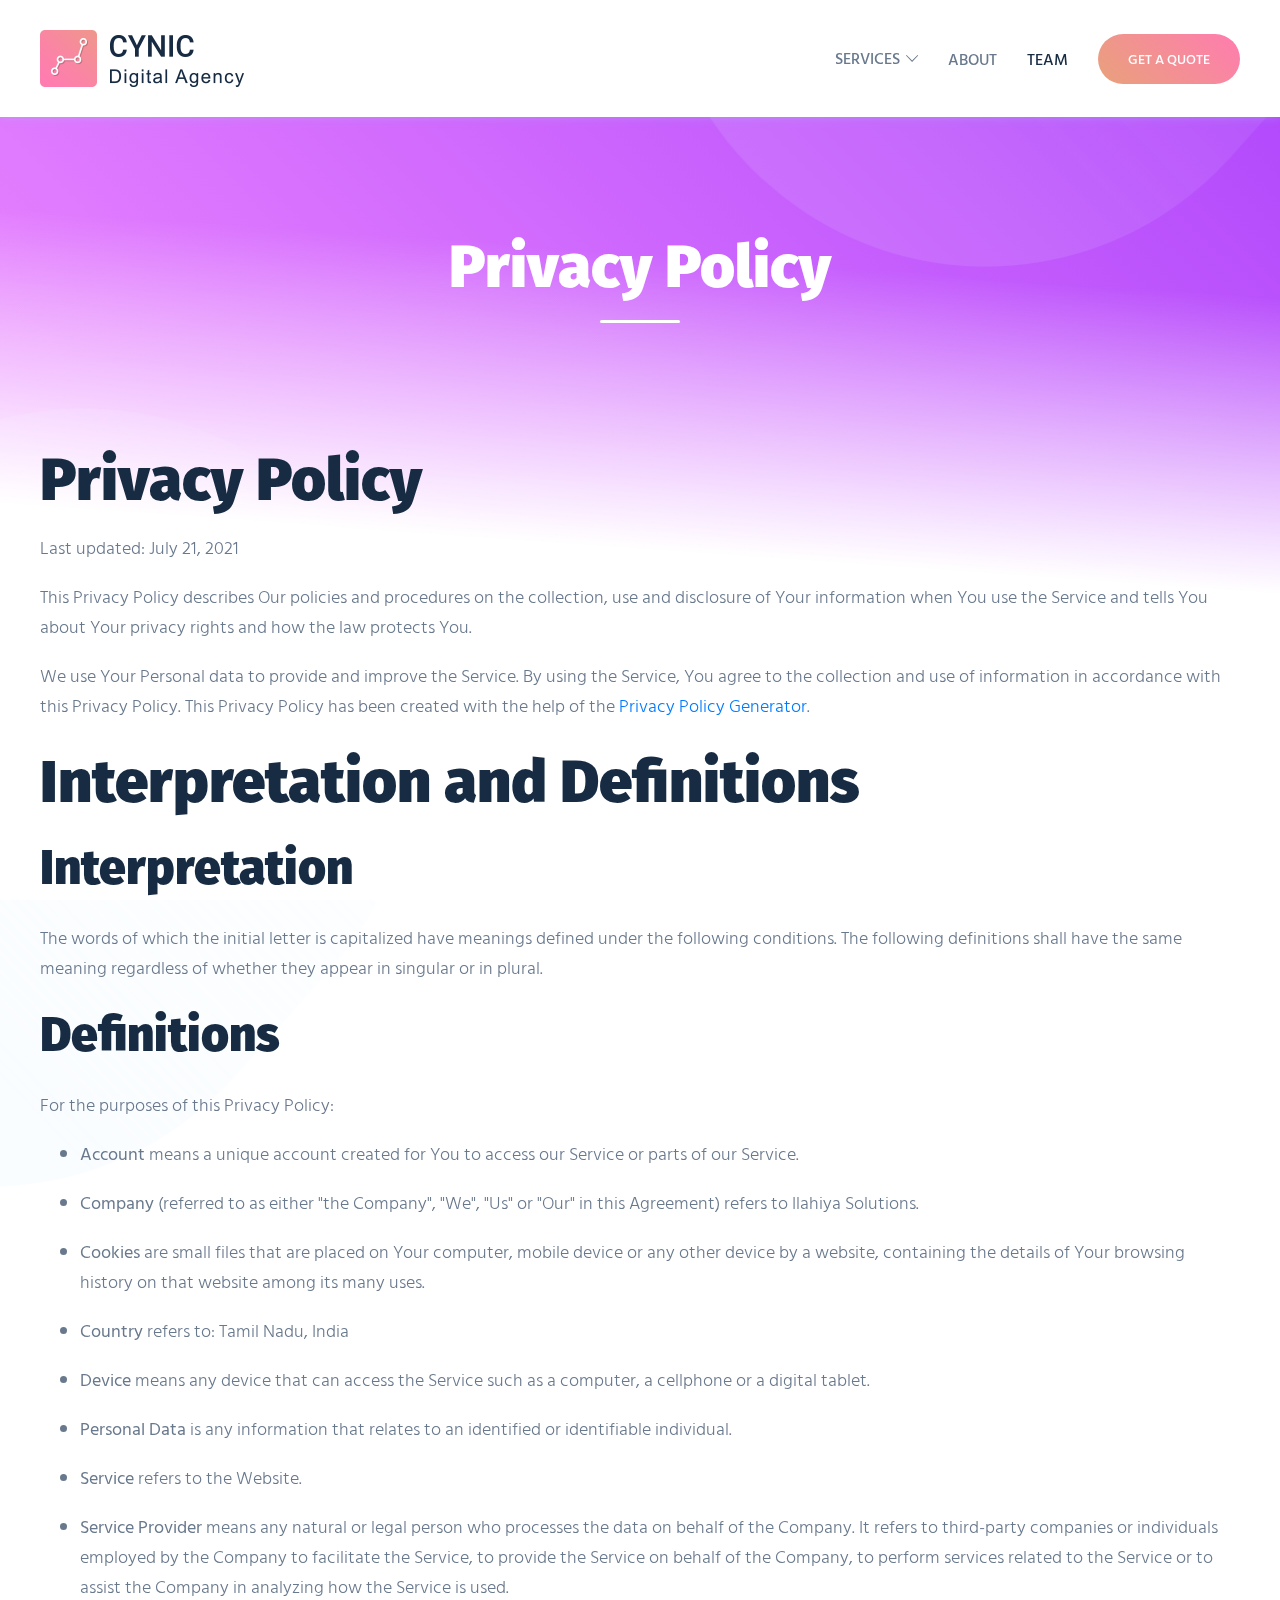
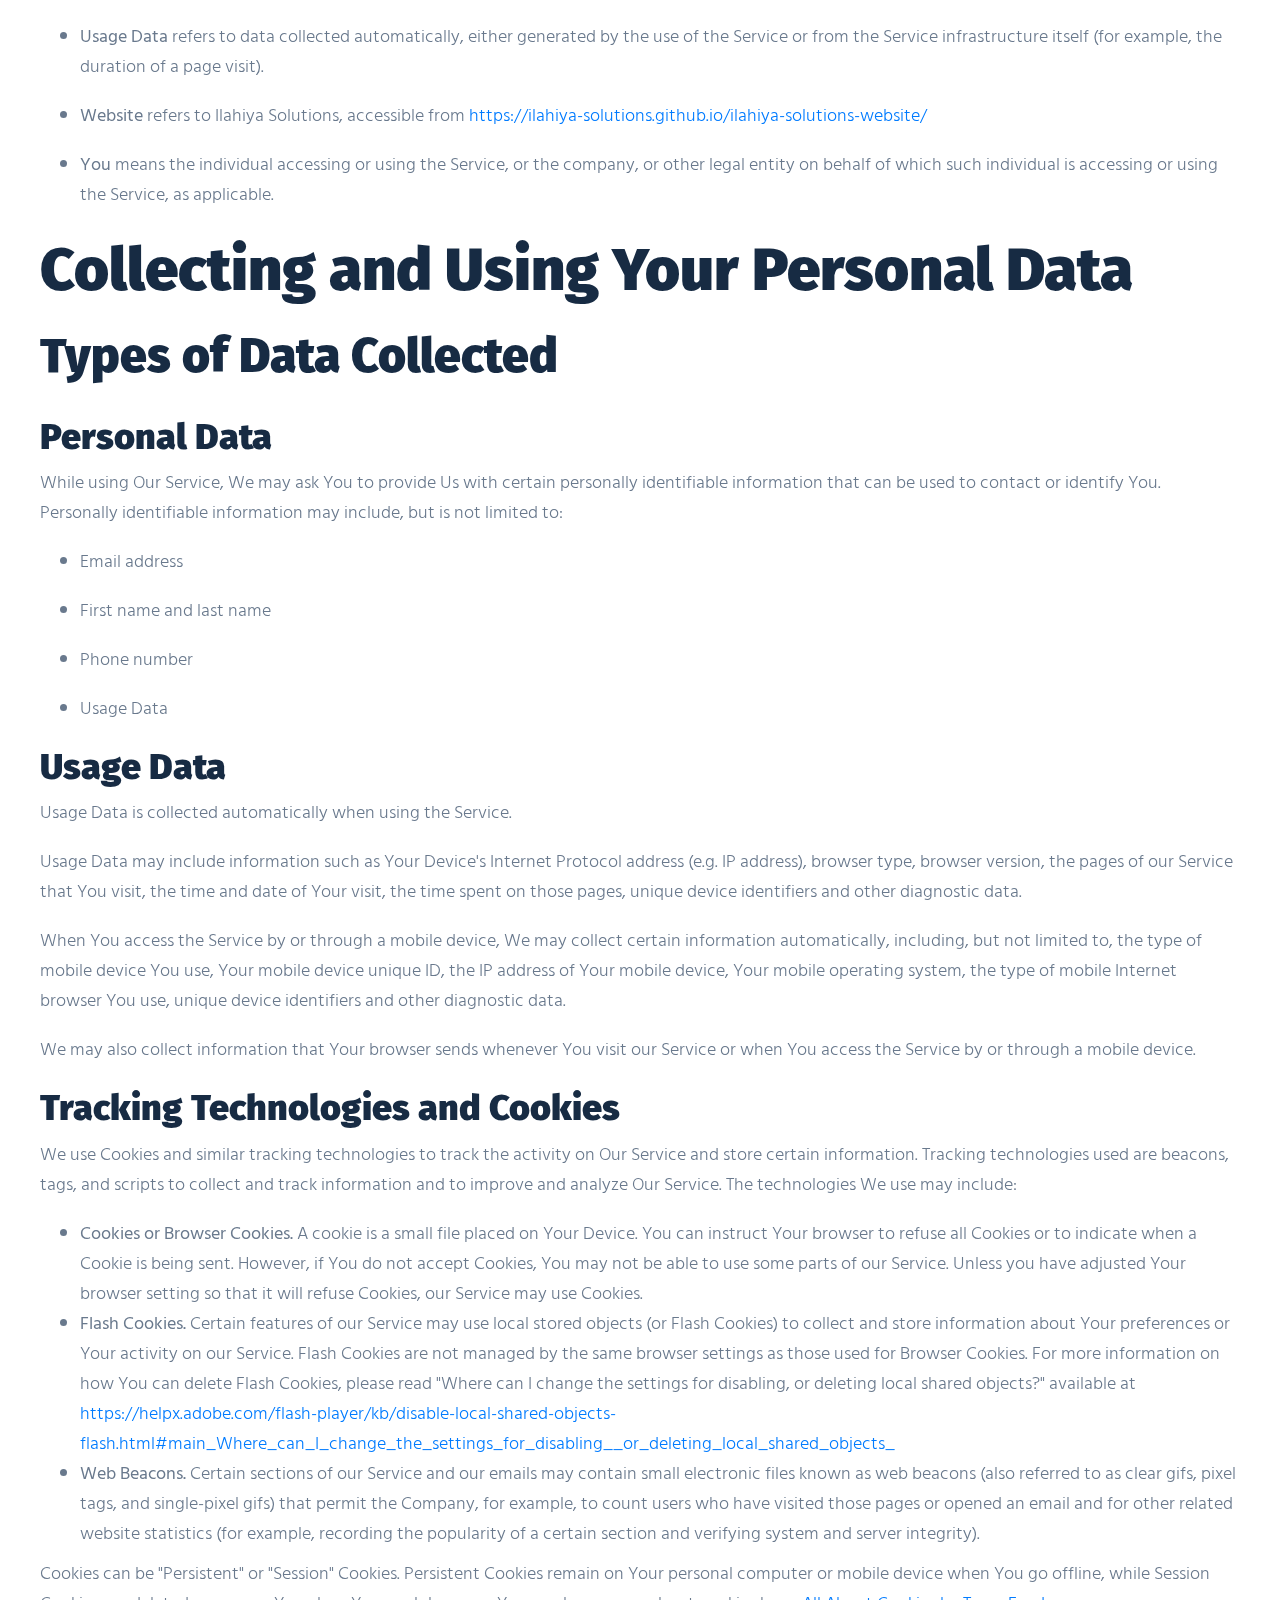
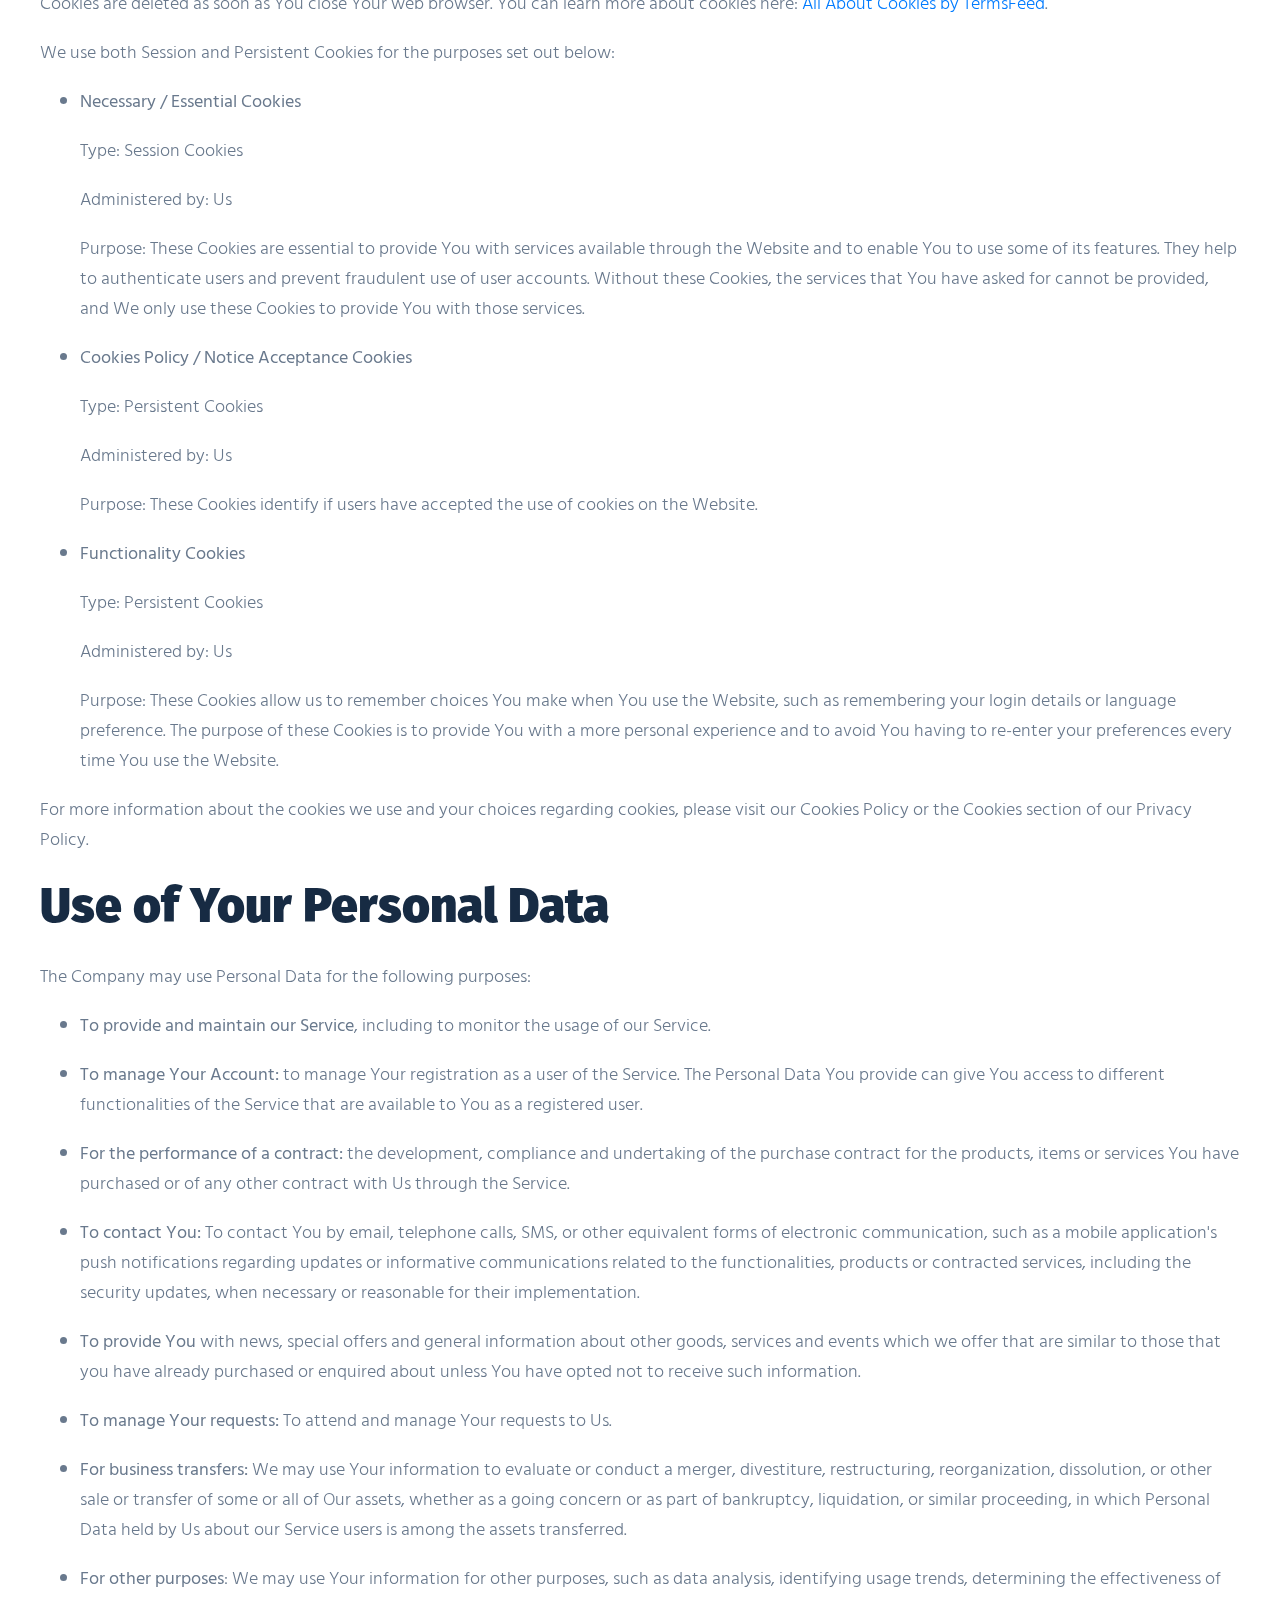
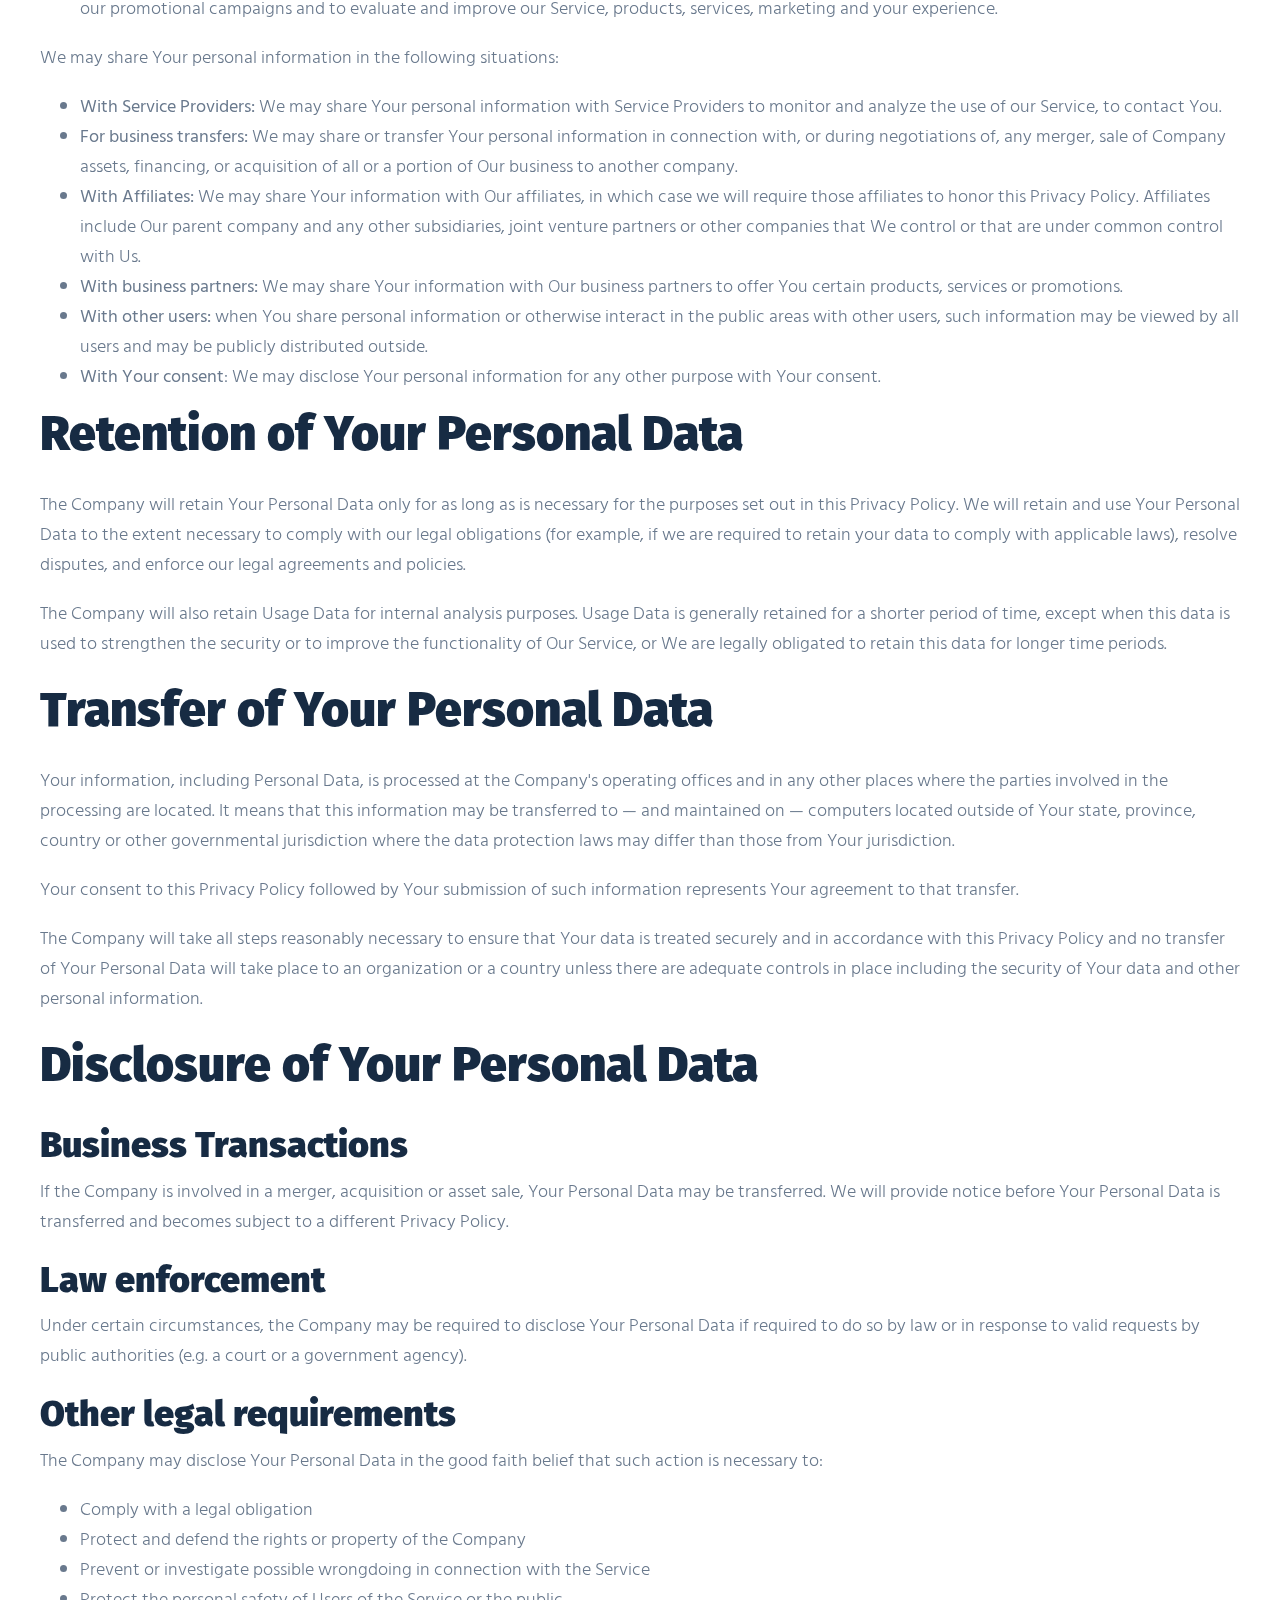
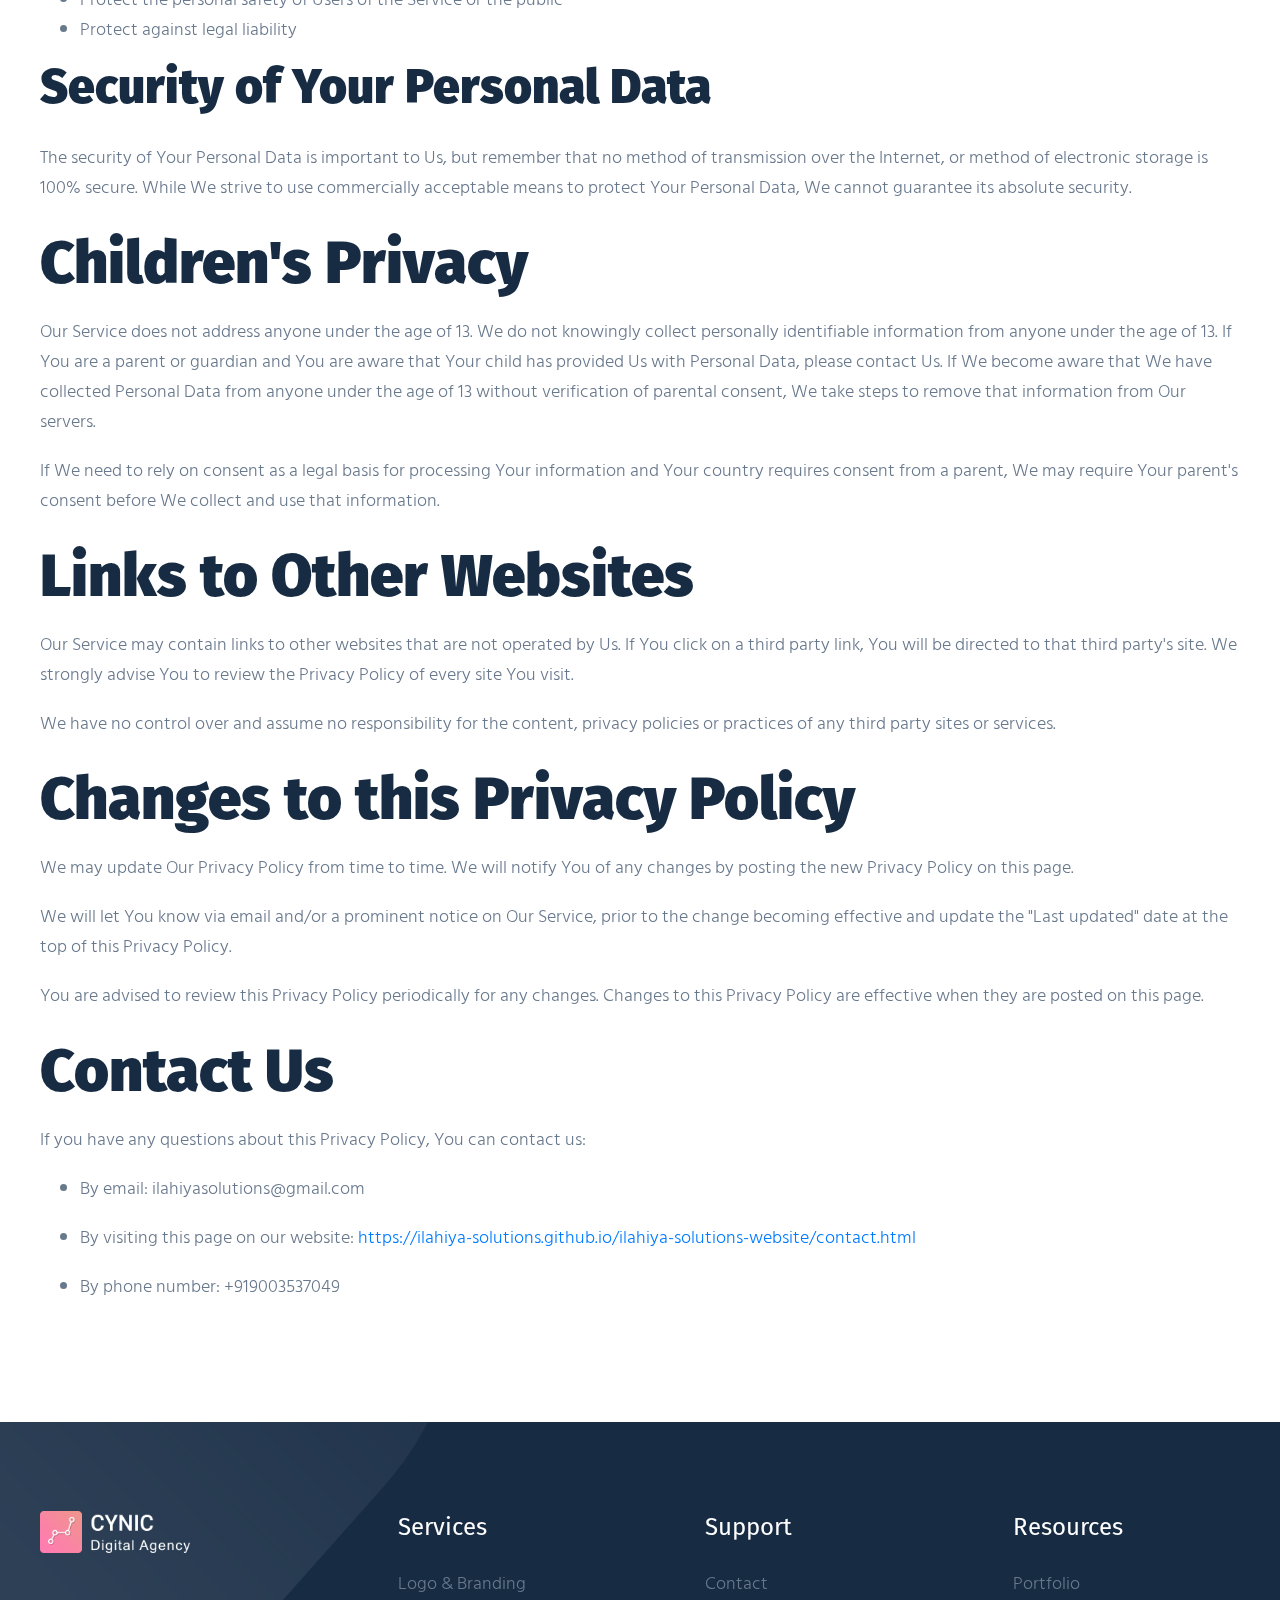
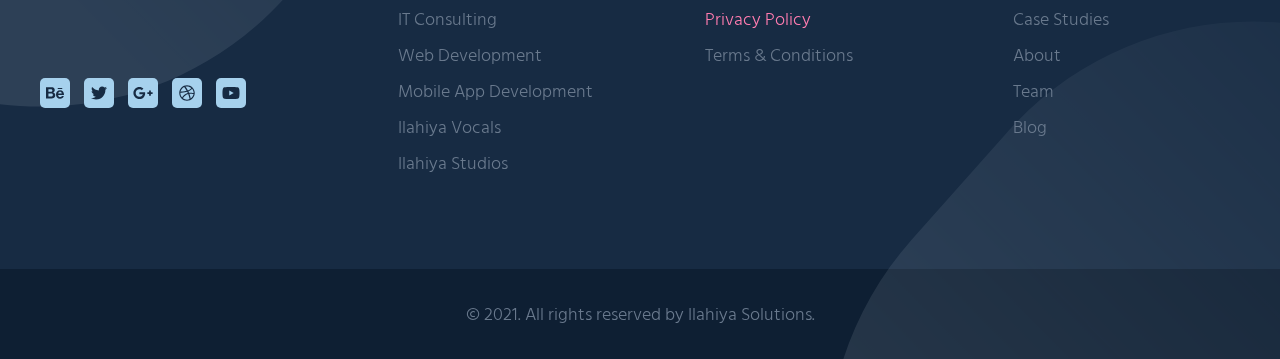
==== commit 46429694: "Update URLs" ====
--- a/privacy-policy.html
+++ b/privacy-policy.html
@@ -382,10 +382,10 @@
                   <strong>Website</strong> refers to Ilahiya Solutions,
                   accessible from
                   <a
-                    href="https://github.com/ilahiya-solutions"
+                    href="https://ilahiya-solutions.github.io/ilahiya-solutions-website/"
                     rel="external nofollow noopener"
                     target="_blank"
-                    >https://github.com/ilahiya-solutions</a
+                    >https://ilahiya-solutions.github.io/ilahiya-solutions-website/</a
                   >
                 </p>
               </li>
@@ -797,10 +797,10 @@
                 <p>
                   By visiting this page on our website:
                   <a
-                    href="https://github.com/ilahiya-solutions/ilahiya-solutions-website/contact"
+                    href="https://ilahiya-solutions.github.io/ilahiya-solutions-website/contact.html"
                     rel="external nofollow noopener"
                     target="_blank"
-                    >https://github.com/ilahiya-solutions/ilahiya-solutions-website/contact</a
+                    >https://ilahiya-solutions.github.io/ilahiya-solutions-website/contact.html</a
                   >
                 </p>
               </li>
